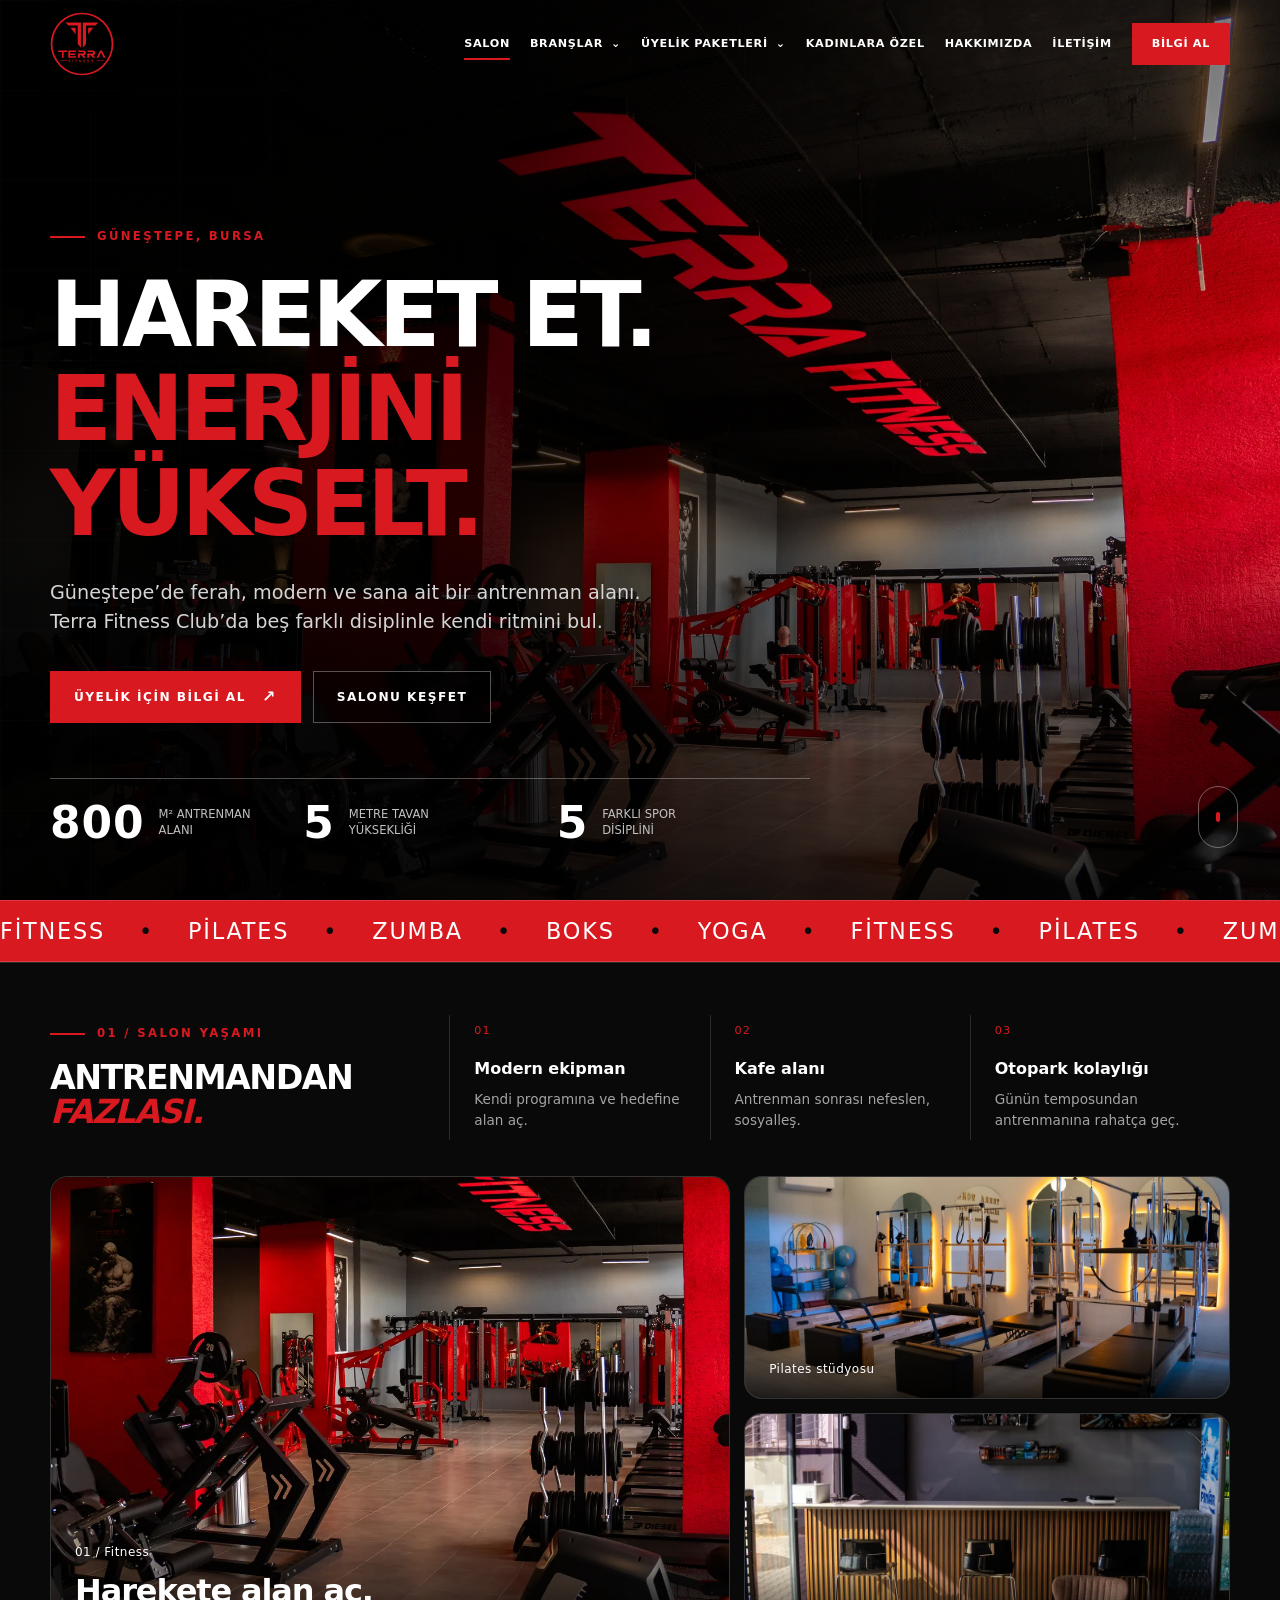
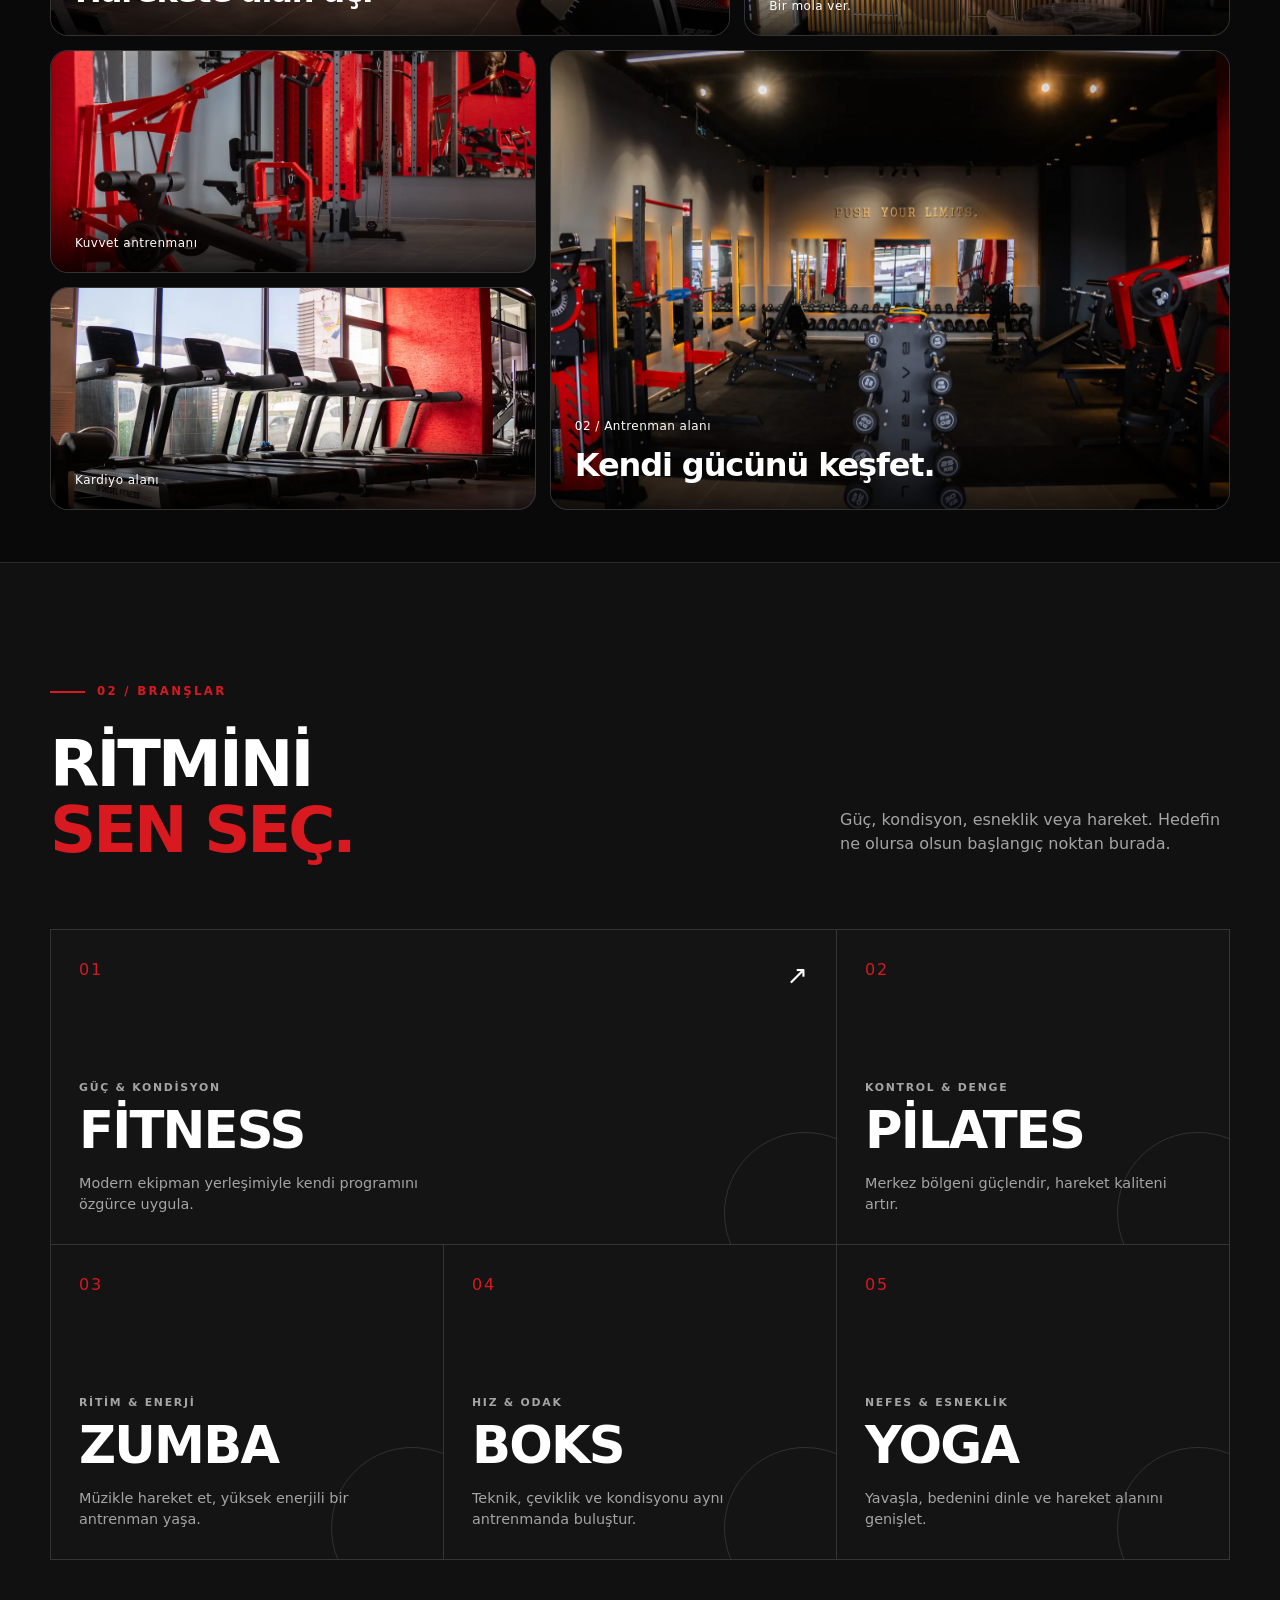
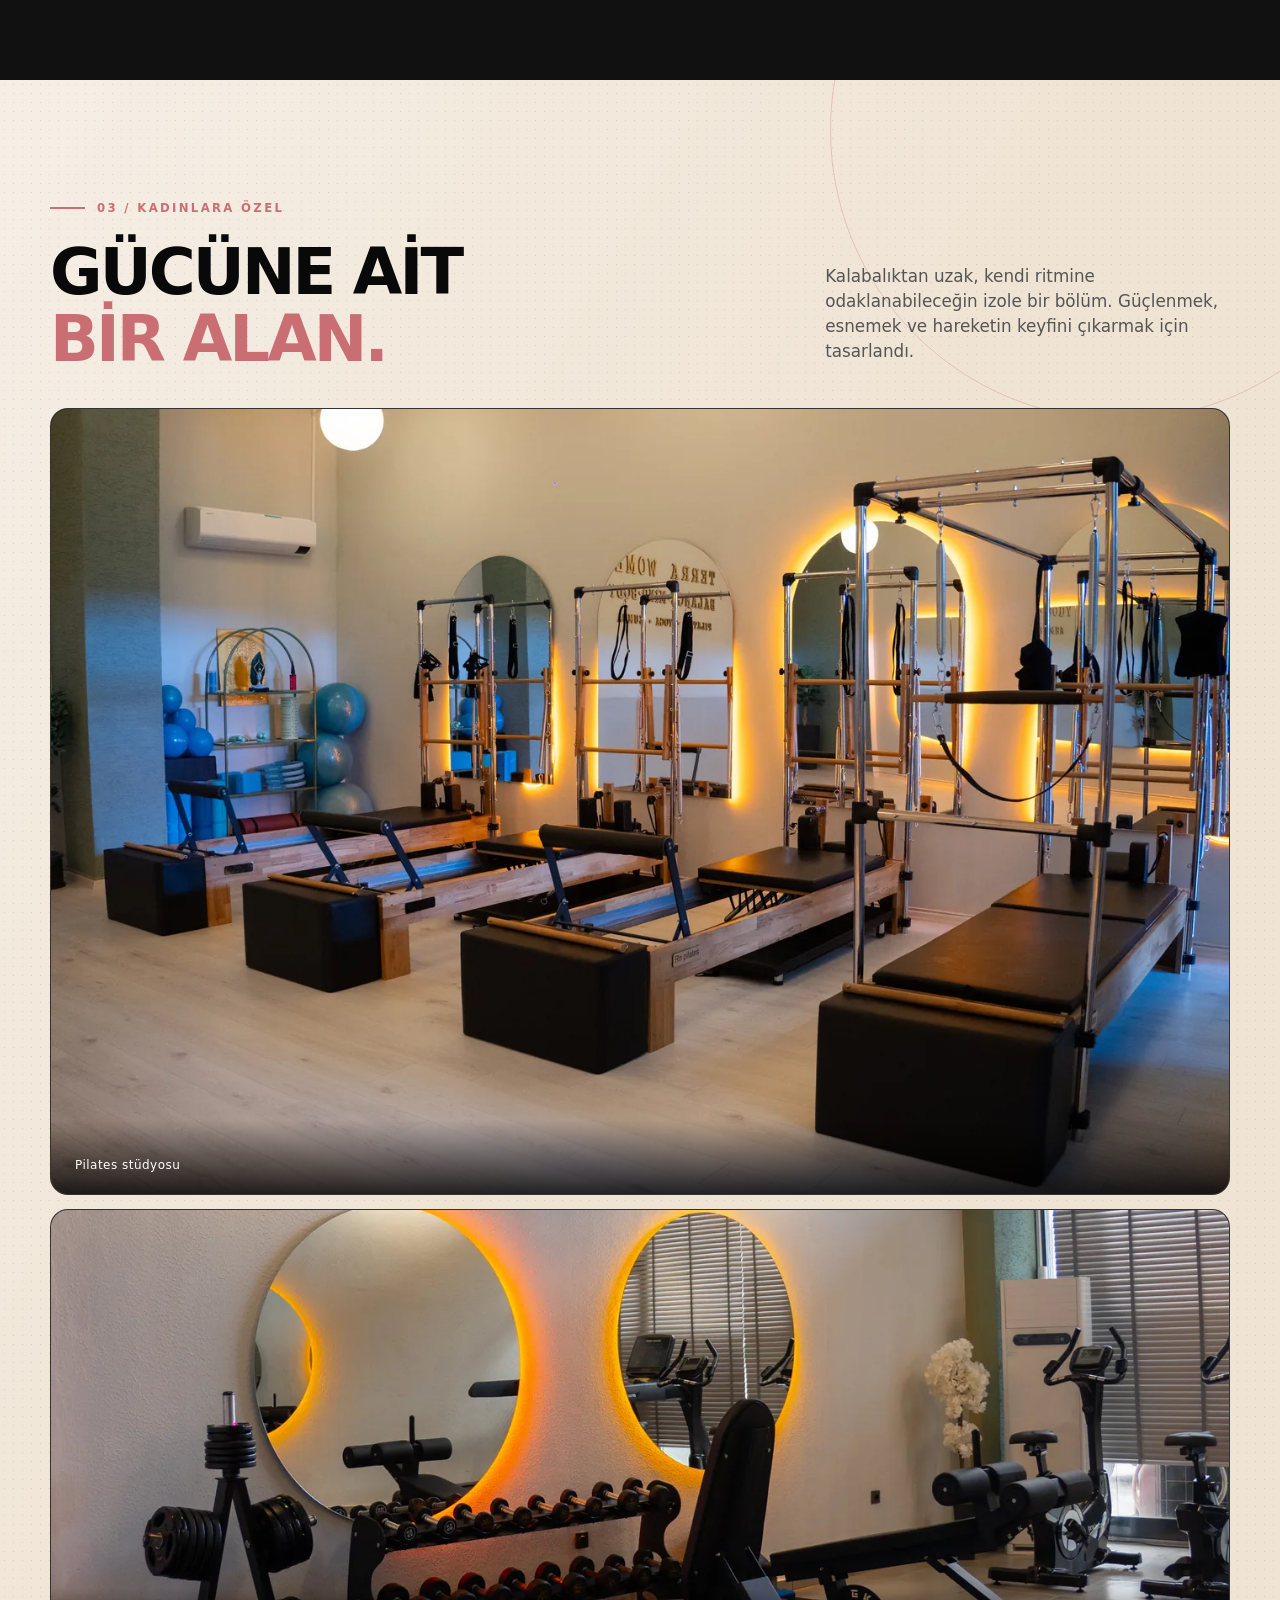
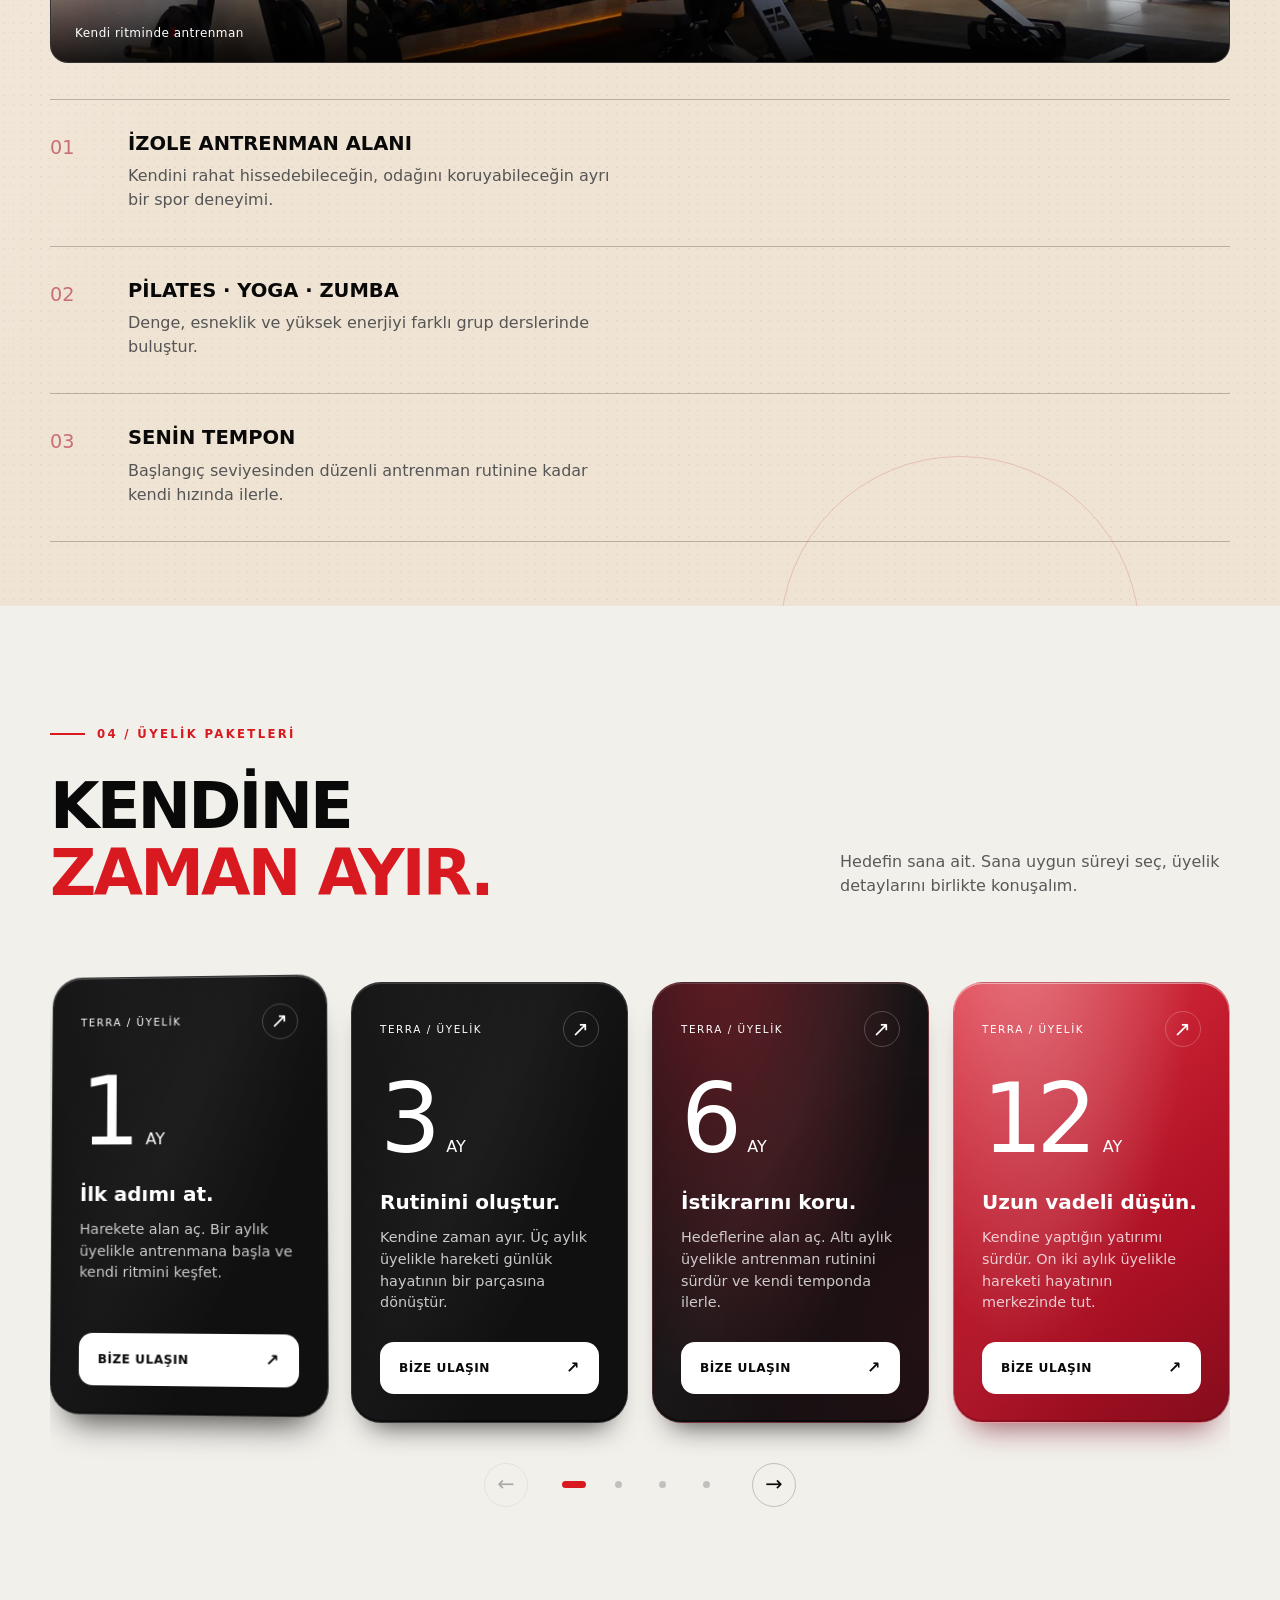
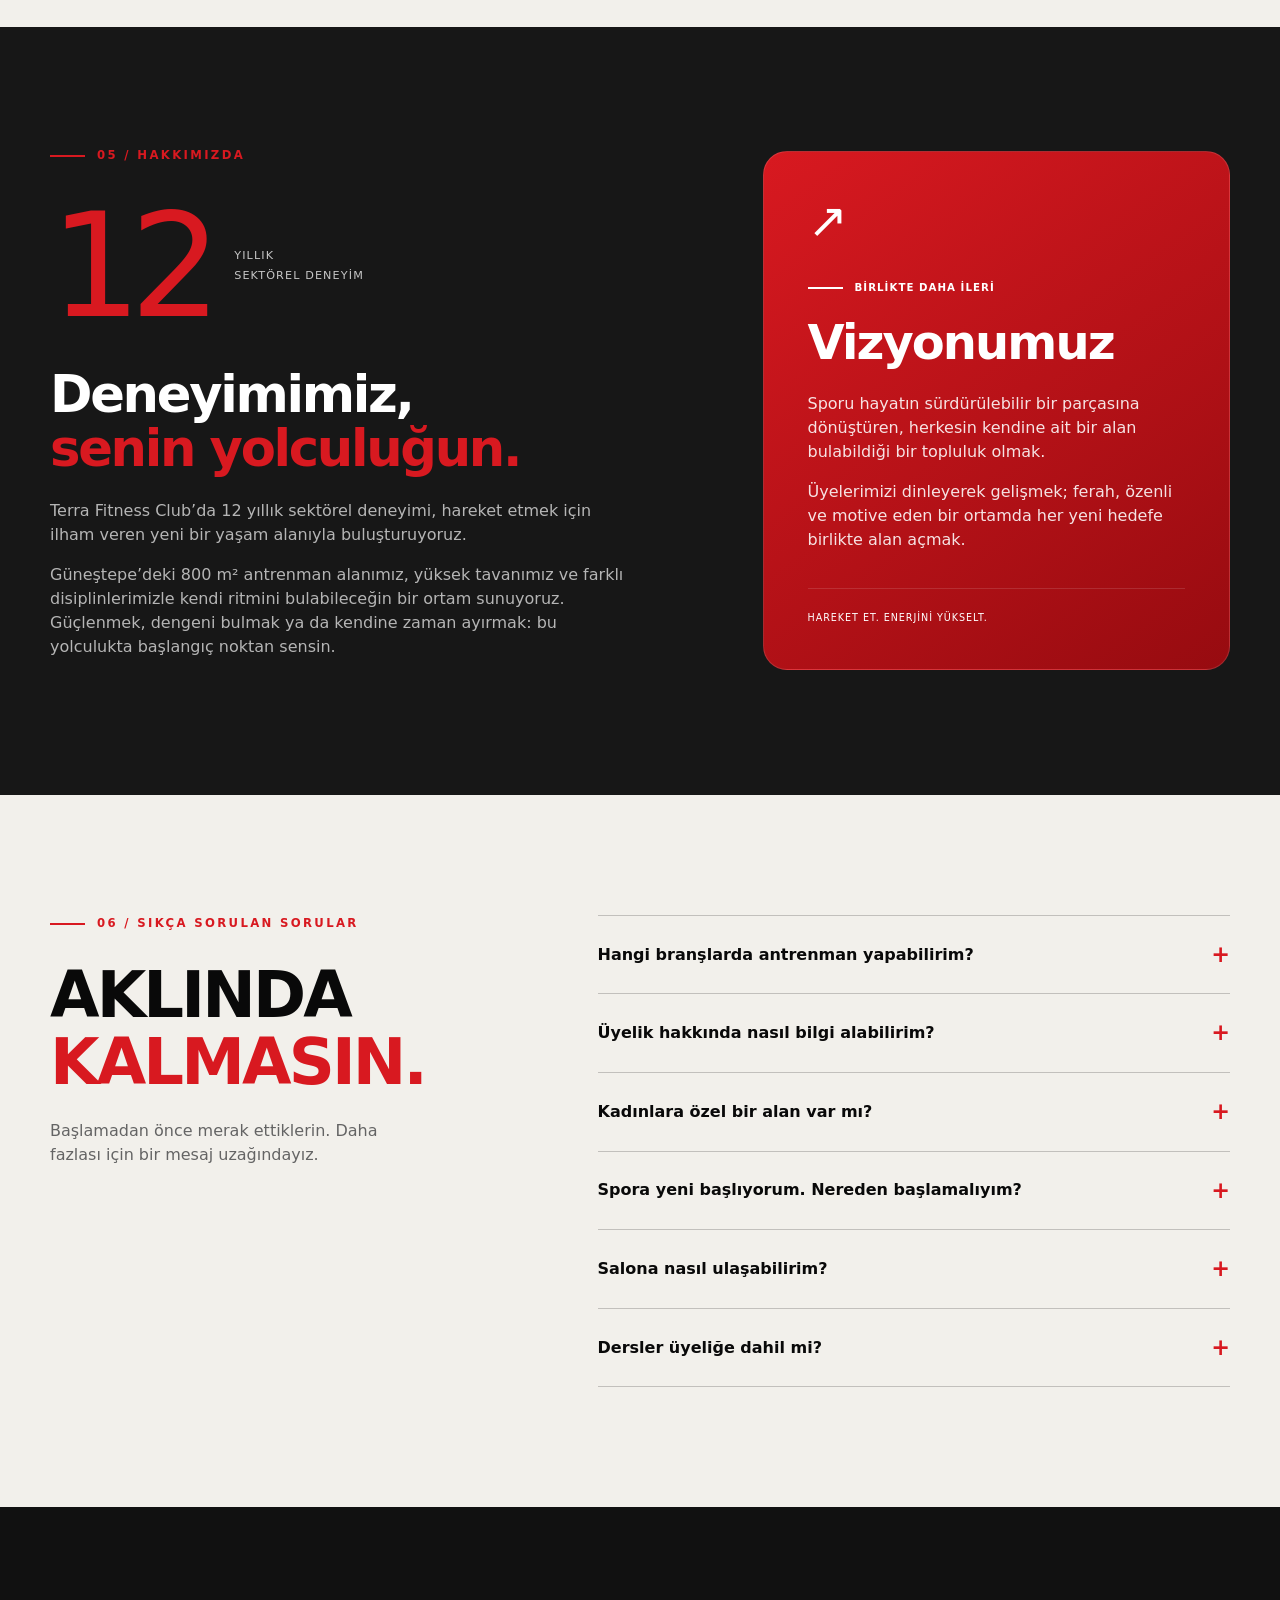
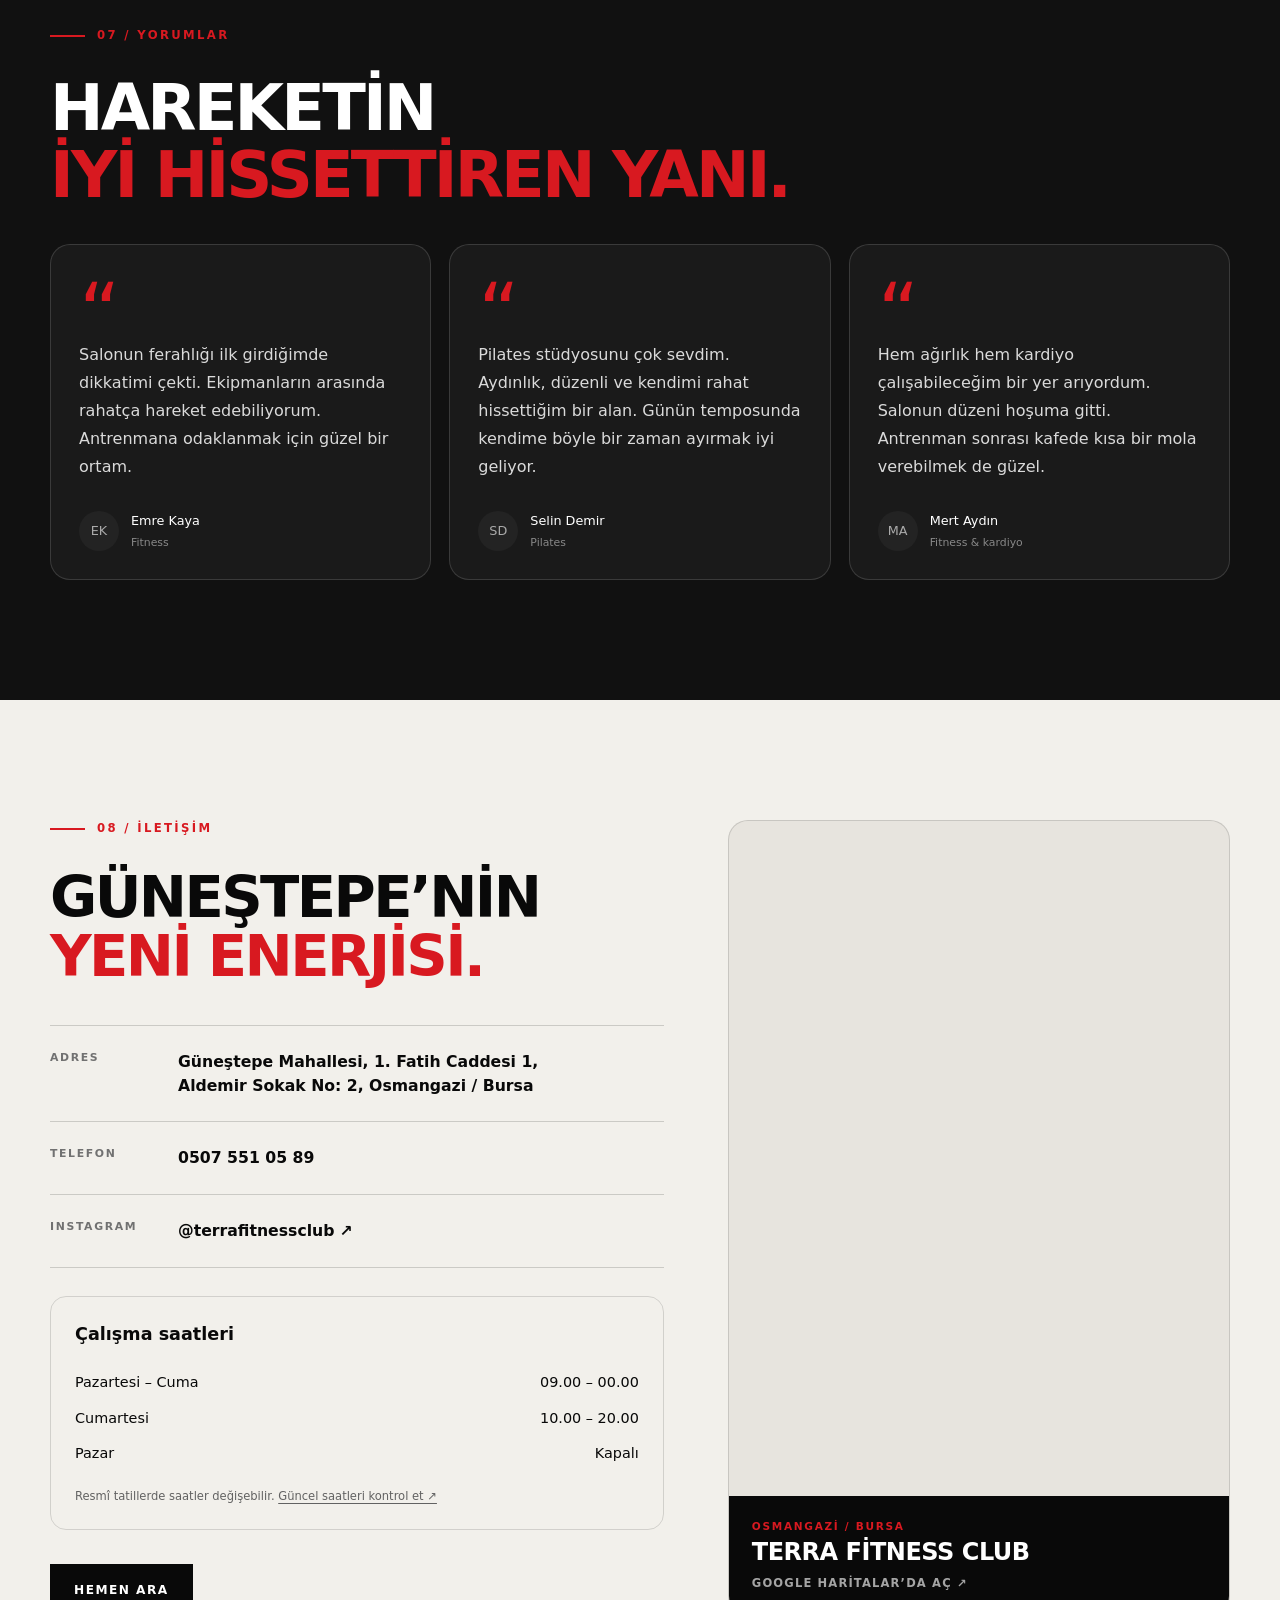
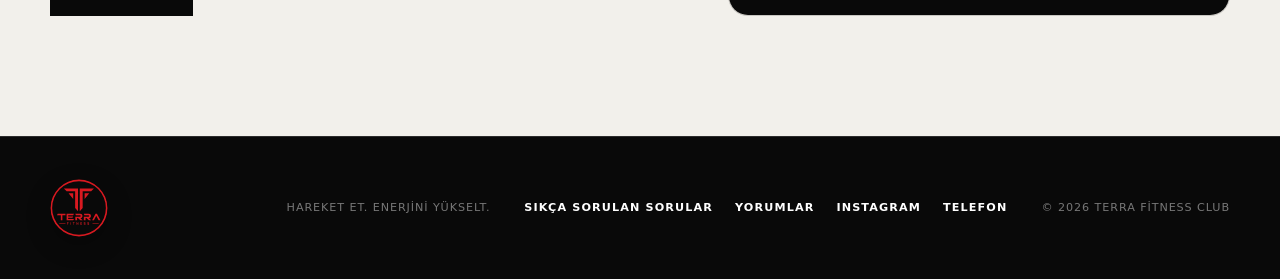
==== index.html @ 4dd2dabe "Match Yoga card to shared discipline styling" ====
<!doctype html>
<html lang="tr">
<head>
  <meta charset="utf-8">
  <meta name="viewport" content="width=device-width, initial-scale=1">
  <meta name="theme-color" content="#0a0a0a">
  <meta name="description" content="Terra Fitness Club — Güneştepe, Osmangazi'de 800 m² antrenman alanı, 5 metre tavan yüksekliği ve farklı spor disiplinleri.">
  <title>Terra Fitness Club | Güneştepe, Bursa</title>
  <link rel="icon" href="assets/terra-logo.svg" type="image/svg+xml">
  <link rel="preload" href="assets/terra-gym-hero.webp?v=2" as="image" type="image/webp">
  <script>document.documentElement.classList.add('js');</script>
  <link rel="stylesheet" href="css/style.css?v=29">
</head>
<body>
  <a class="skip-link" href="#main">İçeriğe geç</a>

  <header class="site-header" data-header>
    <div class="shell header-inner">
      <a class="brand" href="#anasayfa" aria-label="Terra Fitness Club ana sayfa">
        <img class="brand-logo" src="assets/terra-logo.svg" width="150" height="150" alt="">
      </a>

      <button class="menu-toggle" type="button" aria-expanded="false" aria-controls="site-nav" data-menu-toggle>
        <span></span><span></span><span></span>
        <span class="sr-only">Menüyü aç</span>
      </button>

      <nav class="site-nav" id="site-nav" aria-label="Ana menü" data-nav>
        <div class="nav-intro" aria-hidden="true"><span>TERRA FITNESS CLUB</span><strong>Kendi ritmini bul.</strong></div>
        <a href="#anasayfa">Salon</a>
        <details class="nav-group">
          <summary>Branşlar <span aria-hidden="true">⌄</span></summary>
          <div class="nav-submenu">
            <a href="#fitness">Fitness</a>
            <a href="#pilates">Pilates</a>
            <a href="#zumba">Zumba</a>
            <a href="#boks">Boks</a>
            <a href="#yoga">Yoga</a>
          </div>
        </details>
        <details class="nav-group">
          <summary>Üyelik Paketleri <span aria-hidden="true">⌄</span></summary>
          <div class="nav-submenu">
            <a href="#uyelikler" data-package="1">1 aylık üyelik</a>
            <a href="#uyelikler" data-package="3">3 aylık üyelik</a>
            <a href="#uyelikler" data-package="6">6 aylık üyelik</a>
            <a href="#uyelikler" data-package="12">12 aylık üyelik</a>
          </div>
        </details>
        <a href="#kadinlara-ozel">Kadınlara özel</a>
        <a href="#hakkimizda">Hakkımızda</a>
        <a href="#konum">İletişim</a>
        <a class="nav-cta" href="https://wa.me/905075510589?text=Merhaba%20Terra%20Fitness%20Club%2C%20a%C3%A7%C4%B1l%C4%B1%C5%9F%20ve%20%C3%BCyelik%20bilgisi%20almak%20istiyorum." target="_blank" rel="noopener">Bilgi al</a>
      </nav>
    </div>
  </header>

  <main id="main">
    <section class="hero" id="anasayfa" aria-labelledby="hero-title">
      <img class="hero-image" src="assets/terra-gym-hero.webp?v=2" alt="Terra Fitness Club’ın kırmızı kolonları, antrenman ekipmanları ve tavandaki Terra Fitness yazısı">
      <div class="hero-shade"></div>
      <div class="hero-grid" aria-hidden="true"></div>

      <div class="shell hero-inner" id="salon">
        <div class="hero-content">
          <p class="eyebrow reveal">Güneştepe, Bursa</p>
          <h1 id="hero-title" class="reveal">
            Hareket et.<br>
            <span>Enerjini yükselt.</span>
          </h1>
          <p class="hero-lead reveal">Güneştepe’de ferah, modern ve sana ait bir antrenman alanı. Terra Fitness Club’da beş farklı disiplinle kendi ritmini bul.</p>
          <div class="hero-actions reveal">
            <a class="button button-primary" href="#uyelikler">
              Üyelik için bilgi al
              <span aria-hidden="true">↗</span>
            </a>
            <a class="button button-ghost" href="#deneyim">Salonu keşfet</a>
          </div>
        </div>

        <div class="hero-facts reveal" aria-label="Salon bilgileri">
          <div><strong>800</strong><span>m² antrenman alanı</span></div>
          <div><strong>5</strong><span>metre tavan yüksekliği</span></div>
          <div><strong>5</strong><span>farklı spor disiplini</span></div>
        </div>
      </div>

      <a class="scroll-cue" href="#deneyim" aria-label="Salon yaşamını keşfet">
        <span></span>
      </a>
    </section>

    <div class="ticker" aria-label="Sunulan branşlar">
      <div class="ticker-track">
        <div class="ticker-group">
          <span>Fitness</span><i aria-hidden="true">•</i><span>Pilates</span><i aria-hidden="true">•</i><span>Zumba</span><i aria-hidden="true">•</i><span>Boks</span><i aria-hidden="true">•</i><span>Yoga</span><i aria-hidden="true">•</i>
        </div>
      </div>
    </div>

    <section class="experience" id="deneyim" aria-labelledby="experience-title">
      <div class="shell experience-grid">
        <div class="experience-statement reveal">
          <p class="kicker">01 / Salon yaşamı</p>
          <h2 id="experience-title">Antrenmandan<br> <em>fazlası.</em></h2>
        </div>
        <div class="feature-list">
          <article class="feature-item reveal">
            <span aria-hidden="true">01</span>
            <div><h3>Modern ekipman</h3><p>Kendi programına ve hedefine alan aç.</p></div>
          </article>
          <article class="feature-item reveal">
            <span aria-hidden="true">02</span>
            <div><h3>Kafe alanı</h3><p>Antrenman sonrası nefeslen, sosyalleş.</p></div>
          </article>
          <article class="feature-item reveal">
            <span aria-hidden="true">03</span>
            <div><h3>Otopark kolaylığı</h3><p>Günün temposundan antrenmanına rahatça geç.</p></div>
          </article>
        </div>
      </div>
      <div class="shell salon-gallery" aria-label="Salonumuzdan kareler">
        <figure class="salon-photo salon-photo-main">
          <img src="assets/terra-salon-fitness.webp" width="1200" height="1800" loading="lazy" decoding="async" alt="Terra Fitness Club’ın kırmızı kolonları arasında ağırlık ve fitness ekipmanları">
          <figcaption><span>01 / Fitness</span><strong>Harekete alan aç.</strong></figcaption>
        </figure>
        <figure class="salon-photo salon-photo-pilates">
          <img src="assets/terra-salon-pilates.webp" width="1200" height="900" loading="lazy" decoding="async" alt="Aydınlatılmış aynalar ve reformer ekipmanlarıyla Terra Pilates stüdyosu">
          <figcaption><span>Pilates stüdyosu</span></figcaption>
        </figure>
        <figure class="salon-photo salon-photo-cafe">
          <img src="assets/terra-salon-kafe.webp" width="1000" height="900" loading="lazy" decoding="async" alt="Terra’nın gün ışığı alan kafe bölümündeki masa, koltuklar ve ahşap bar">
          <figcaption><span>Bir mola ver.</span></figcaption>
        </figure>
      </div>
      <div class="shell salon-gallery salon-gallery-reversed" aria-label="Antrenman alanlarımızdan kareler">
        <figure class="salon-photo">
          <img src="assets/terra-salon-makineler.webp?v=2" width="1000" height="900" loading="lazy" decoding="async" alt="Terra salonundaki kırmızı kuvvet makineleri, antrenman sehpası ve aynalı ekipman alanı">
          <figcaption><span>Kuvvet antrenmanı</span></figcaption>
        </figure>
        <figure class="salon-photo">
          <img src="assets/terra-salon-kardiyo.webp" width="1200" height="900" loading="lazy" decoding="async" alt="Terra’nın geniş pencereler önünde sıralanan koşu bantları">
          <figcaption><span>Kardiyo alanı</span></figcaption>
        </figure>
        <figure class="salon-photo salon-photo-main">
          <img src="assets/terra-salon-agirlik.webp" width="1400" height="1000" loading="lazy" decoding="async" alt="Terra serbest ağırlık alanındaki dambıllar, antrenman sehpaları ve aynalar">
          <figcaption><span>02 / Antrenman alanı</span><strong>Kendi gücünü keşfet.</strong></figcaption>
        </figure>
      </div>
    </section>

    <section class="section disciplines" id="branslar" aria-labelledby="disciplines-title">
      <div class="shell">
        <div class="section-heading section-heading-row reveal">
          <div>
            <p class="kicker">02 / Branşlar</p>
            <h2 id="disciplines-title">Ritmini<br><em>sen seç.</em></h2>
          </div>
          <p>Güç, kondisyon, esneklik veya hareket. Hedefin ne olursa olsun başlangıç noktan burada.</p>
        </div>

        <div class="discipline-grid">
          <article class="discipline-card discipline-card-wide reveal" id="fitness">
            <div class="card-number">01</div>
            <div>
              <p class="card-tag">Güç & kondisyon</p>
              <h3>Fitness</h3>
              <p>Modern ekipman yerleşimiyle kendi programını özgürce uygula.</p>
            </div>
            <span class="card-arrow" aria-hidden="true">↗</span>
          </article>

          <article class="discipline-card reveal" id="pilates">
            <div class="card-number">02</div>
            <div>
              <p class="card-tag">Kontrol & denge</p>
              <h3>Pilates</h3>
              <p>Merkez bölgeni güçlendir, hareket kaliteni artır.</p>
            </div>
          </article>

          <article class="discipline-card reveal" id="zumba">
            <div class="card-number">03</div>
            <div>
              <p class="card-tag">Ritim & enerji</p>
              <h3>Zumba</h3>
              <p>Müzikle hareket et, yüksek enerjili bir antrenman yaşa.</p>
            </div>
          </article>

          <article class="discipline-card reveal" id="boks">
            <div class="card-number">04</div>
            <div>
              <p class="card-tag">Hız & odak</p>
              <h3>Boks</h3>
              <p>Teknik, çeviklik ve kondisyonu aynı antrenmanda buluştur.</p>
            </div>
          </article>

          <article class="discipline-card reveal" id="yoga">
            <div class="card-number">05</div>
            <div>
              <p class="card-tag">Nefes & esneklik</p>
              <h3>Yoga</h3>
              <p>Yavaşla, bedenini dinle ve hareket alanını genişlet.</p>
            </div>
          </article>
        </div>
      </div>
    </section>

    <section class="section women" id="kadinlara-ozel" aria-labelledby="women-title">
      <div class="women-orbit women-orbit-one" aria-hidden="true"></div>
      <div class="women-orbit women-orbit-two" aria-hidden="true"></div>

      <div class="shell women-inner">
        <div class="women-heading reveal">
          <div>
            <p class="kicker">03 / Kadınlara özel</p>
            <h2 id="women-title">Gücüne ait<br><em>bir alan.</em></h2>
          </div>
          <p>Kalabalıktan uzak, kendi ritmine odaklanabileceğin izole bir bölüm. Güçlenmek, esnemek ve hareketin keyfini çıkarmak için tasarlandı.</p>
        </div>

        <div class="women-gallery" aria-label="Pilates stüdyosu ve antrenman alanından kareler">
          <figure class="salon-photo">
            <img src="assets/terra-kadinlar-pilates.webp?v=3" width="1400" height="934" loading="lazy" decoding="async" alt="Terra Pilates stüdyosunda yan yana reformerlar, ışıklı aynalar ve egzersiz topları">
            <figcaption><span>Pilates stüdyosu</span></figcaption>
          </figure>
          <figure class="salon-photo">
            <img src="assets/terra-kadinlar-antrenman.webp?v=2" width="1400" height="875" loading="lazy" decoding="async" alt="Yuvarlak ışıklı aynalar önünde dambıllar, antrenman sehpası ve egzersiz bisikletleri">
            <figcaption><span>Kendi ritminde antrenman</span></figcaption>
          </figure>
        </div>

        <div class="women-features">
          <article class="women-feature reveal">
            <span>01</span>
            <div>
              <h3>İzole antrenman alanı</h3>
              <p>Kendini rahat hissedebileceğin, odağını koruyabileceğin ayrı bir spor deneyimi.</p>
            </div>
          </article>
          <article class="women-feature reveal">
            <span>02</span>
            <div>
              <h3>Pilates · Yoga · Zumba</h3>
              <p>Denge, esneklik ve yüksek enerjiyi farklı grup derslerinde buluştur.</p>
            </div>
          </article>
          <article class="women-feature reveal">
            <span>03</span>
            <div>
              <h3>Senin tempon</h3>
              <p>Başlangıç seviyesinden düzenli antrenman rutinine kadar kendi hızında ilerle.</p>
            </div>
          </article>
        </div>
      </div>
    </section>

    <section class="section memberships" id="uyelikler" aria-labelledby="memberships-title">
      <div class="shell">
        <div class="section-heading section-heading-row reveal">
          <div><p class="kicker">04 / Üyelik Paketleri</p><h2 id="memberships-title">Kendine<br><em>zaman ayır.</em></h2></div>
          <p>Hedefin sana ait. Sana uygun süreyi seç, üyelik detaylarını birlikte konuşalım.</p>
        </div>
        <div class="membership-carousel reveal" role="region" aria-roledescription="slayt gösterisi" aria-label="Üyelik paketleri">
          <div class="membership-track" data-membership-track>
            <article class="membership-card is-selected" data-membership="1" aria-labelledby="package-1-title">
              <div class="membership-surface">
                <div class="membership-top"><span>TERRA / ÜYELİK</span><span aria-hidden="true">↗</span></div>
                <h3 id="package-1-title"><strong>1</strong> <span>AY</span></h3>
                <div class="membership-copy"><h4>İlk adımı at.</h4><p>Harekete alan aç. Bir aylık üyelikle antrenmana başla ve kendi ritmini keşfet.</p></div>
                <a class="button" href="https://wa.me/905075510589?text=Merhaba%2C%201%20ayl%C4%B1k%20%C3%BCyelik%20hakk%C4%B1nda%20bilgi%20almak%20istiyorum." target="_blank" rel="noopener" aria-label="1 aylık üyelik için WhatsApp’tan bilgi al">Bize ulaşın <span aria-hidden="true">↗</span></a>
              </div>
            </article>
            <article class="membership-card" data-membership="3" aria-labelledby="package-3-title">
              <div class="membership-surface">
                <div class="membership-top"><span>TERRA / ÜYELİK</span><span aria-hidden="true">↗</span></div>
                <h3 id="package-3-title"><strong>3</strong> <span>AY</span></h3>
                <div class="membership-copy"><h4>Rutinini oluştur.</h4><p>Kendine zaman ayır. Üç aylık üyelikle hareketi günlük hayatının bir parçasına dönüştür.</p></div>
                <a class="button" href="https://wa.me/905075510589?text=Merhaba%2C%203%20ayl%C4%B1k%20%C3%BCyelik%20hakk%C4%B1nda%20bilgi%20almak%20istiyorum." target="_blank" rel="noopener" aria-label="3 aylık üyelik için WhatsApp’tan bilgi al">Bize ulaşın <span aria-hidden="true">↗</span></a>
              </div>
            </article>
            <article class="membership-card" data-membership="6" aria-labelledby="package-6-title">
              <div class="membership-surface">
                <div class="membership-top"><span>TERRA / ÜYELİK</span><span aria-hidden="true">↗</span></div>
                <h3 id="package-6-title"><strong>6</strong> <span>AY</span></h3>
                <div class="membership-copy"><h4>İstikrarını koru.</h4><p>Hedeflerine alan aç. Altı aylık üyelikle antrenman rutinini sürdür ve kendi temponda ilerle.</p></div>
                <a class="button" href="https://wa.me/905075510589?text=Merhaba%2C%206%20ayl%C4%B1k%20%C3%BCyelik%20hakk%C4%B1nda%20bilgi%20almak%20istiyorum." target="_blank" rel="noopener" aria-label="6 aylık üyelik için WhatsApp’tan bilgi al">Bize ulaşın <span aria-hidden="true">↗</span></a>
              </div>
            </article>
            <article class="membership-card" data-membership="12" aria-labelledby="package-12-title">
              <div class="membership-surface">
                <div class="membership-top"><span>TERRA / ÜYELİK</span><span aria-hidden="true">↗</span></div>
                <h3 id="package-12-title"><strong>12</strong> <span>AY</span></h3>
                <div class="membership-copy"><h4>Uzun vadeli düşün.</h4><p>Kendine yaptığın yatırımı sürdür. On iki aylık üyelikle hareketi hayatının merkezinde tut.</p></div>
                <a class="button" href="https://wa.me/905075510589?text=Merhaba%2C%2012%20ayl%C4%B1k%20%C3%BCyelik%20hakk%C4%B1nda%20bilgi%20almak%20istiyorum." target="_blank" rel="noopener" aria-label="12 aylık üyelik için WhatsApp’tan bilgi al">Bize ulaşın <span aria-hidden="true">↗</span></a>
              </div>
            </article>
          </div>
          <div class="carousel-controls">
            <button class="carousel-arrow" type="button" data-carousel-prev aria-label="Önceki üyelik paketi">←</button>
            <div class="carousel-dots" aria-label="Paket seçimi">
              <button type="button" data-select-package="1" aria-pressed="true" aria-label="1 aylık paketi göster"><span></span></button>
              <button type="button" data-select-package="3" aria-pressed="false" aria-label="3 aylık paketi göster"><span></span></button>
              <button type="button" data-select-package="6" aria-pressed="false" aria-label="6 aylık paketi göster"><span></span></button>
              <button type="button" data-select-package="12" aria-pressed="false" aria-label="12 aylık paketi göster"><span></span></button>
            </div>
            <button class="carousel-arrow" type="button" data-carousel-next aria-label="Sonraki üyelik paketi">→</button>
          </div>
          <p class="carousel-status sr-only" data-carousel-status aria-live="polite" aria-atomic="true">1 aylık üyelik, 1 / 4</p>
          <p class="carousel-hint">Sana uygun süreyi keşfet <span aria-hidden="true">↔</span></p>
        </div>
      </div>
    </section>

    <section class="section about" id="hakkimizda" aria-labelledby="about-title">
      <div class="shell about-grid">
        <div class="about-story reveal">
          <p class="kicker">05 / Hakkımızda</p>
          <div class="experience-years"><strong>12</strong><span>YILLIK<br>SEKTÖREL DENEYİM</span></div>
          <h2 id="about-title">Deneyimimiz,<br><em>senin yolculuğun.</em></h2>
          <p>Terra Fitness Club’da 12 yıllık sektörel deneyimi, hareket etmek için ilham veren yeni bir yaşam alanıyla buluşturuyoruz.</p>
          <p>Güneştepe’deki 800 m² antrenman alanımız, yüksek tavanımız ve farklı disiplinlerimizle kendi ritmini bulabileceğin bir ortam sunuyoruz. Güçlenmek, dengeni bulmak ya da kendine zaman ayırmak: bu yolculukta başlangıç noktan sensin.</p>
        </div>
        <aside class="vision-card reveal" aria-labelledby="vision-title">
          <span class="vision-symbol" aria-hidden="true">↗</span>
          <p class="kicker">Birlikte daha ileri</p>
          <h3 id="vision-title">Vizyonumuz</h3>
          <p>Sporu hayatın sürdürülebilir bir parçasına dönüştüren, herkesin kendine ait bir alan bulabildiği bir topluluk olmak.</p>
          <p>Üyelerimizi dinleyerek gelişmek; ferah, özenli ve motive eden bir ortamda her yeni hedefe birlikte alan açmak.</p>
          <div class="vision-footer">HAREKET ET. ENERJİNİ YÜKSELT.</div>
        </aside>
      </div>
    </section>

    <section class="section faq" id="sorular" aria-labelledby="faq-title">
      <div class="shell faq-grid">
        <div class="section-heading reveal"><p class="kicker">06 / Sıkça sorulan sorular</p><h2 id="faq-title">Aklında<br><em>kalmasın.</em></h2><p class="section-description">Başlamadan önce merak ettiklerin. Daha fazlası için bir mesaj uzağındayız.</p></div>
        <div class="faq-list">
          <details class="faq-item reveal"><summary>Hangi branşlarda antrenman yapabilirim?<span aria-hidden="true">+</span></summary><p>Fitness, Pilates, Zumba, Boks ve Yoga seçeneklerini keşfedebilirsin. Güncel ders programı ve katılım detayları için bizimle iletişime geç.</p></details>
          <details class="faq-item reveal"><summary>Üyelik hakkında nasıl bilgi alabilirim?<span aria-hidden="true">+</span></summary><p>1, 3, 6 veya 12 aylık üyelik kartından Bize ulaşın butonuna dokun. Seçtiğin süreyle ilgili hazır mesaj WhatsApp’ta açılır; mesajı göndererek ekibimizle görüşebilirsin.</p></details>
          <details class="faq-item reveal"><summary>Kadınlara özel bir alan var mı?<span aria-hidden="true">+</span></summary><p>Evet, kadınlara özel izole bir antrenman alanımız bulunuyor. Alanın kullanımı ve grup dersleri hakkında bilgi almak için bize ulaşabilirsin.</p></details>
          <details class="faq-item reveal"><summary>Spora yeni başlıyorum. Nereden başlamalıyım?<span aria-hidden="true">+</span></summary><p>Önce hedeflerini ve beklentilerini konuşalım. Sana uygun başlangıcı değerlendirmek için salonumuzu ziyaret edebilir veya WhatsApp üzerinden ekibimize ulaşabilirsin.</p></details>
          <details class="faq-item reveal"><summary>Salona nasıl ulaşabilirim?<span aria-hidden="true">+</span></summary><p>Güneştepe Mahallesi, Osmangazi / Bursa’dayız. İletişim bölümündeki haritadan konumumuzu inceleyebilir, Google Haritalar’da açarak rotanı oluşturabilirsin.</p></details>
          <details class="faq-item reveal"><summary>Dersler üyeliğe dahil mi?<span aria-hidden="true">+</span></summary><p>Paket kapsamı ve grup derslerine katılım detaylarını seçtiğin üyelik süresiyle birlikte ekibimizden öğrenebilirsin.</p></details>
        </div>
      </div>
    </section>

    <section class="section testimonials" id="yorumlar" aria-labelledby="testimonials-title">
      <div class="shell">
        <div class="section-heading reveal"><p class="kicker">07 / Yorumlar</p><h2 id="testimonials-title">Hareketin<br><em>iyi hissettiren yanı.</em></h2></div>
        <!-- Yerel taslak: isimler ve yorumlar kurgudur. Yayından önce gerçek üye yorumlarıyla değiştirilecek. -->
        <div class="testimonial-grid" data-content-status="mockup">
          <figure class="testimonial-card reveal"><span aria-hidden="true">“</span><blockquote>Salonun ferahlığı ilk girdiğimde dikkatimi çekti. Ekipmanların arasında rahatça hareket edebiliyorum. Antrenmana odaklanmak için güzel bir ortam.</blockquote><figcaption><span class="testimonial-avatar" aria-hidden="true">EK</span><div>Emre Kaya<small>Fitness</small></div></figcaption></figure>
          <figure class="testimonial-card reveal"><span aria-hidden="true">“</span><blockquote>Pilates stüdyosunu çok sevdim. Aydınlık, düzenli ve kendimi rahat hissettiğim bir alan. Günün temposunda kendime böyle bir zaman ayırmak iyi geliyor.</blockquote><figcaption><span class="testimonial-avatar" aria-hidden="true">SD</span><div>Selin Demir<small>Pilates</small></div></figcaption></figure>
          <figure class="testimonial-card reveal"><span aria-hidden="true">“</span><blockquote>Hem ağırlık hem kardiyo çalışabileceğim bir yer arıyordum. Salonun düzeni hoşuma gitti. Antrenman sonrası kafede kısa bir mola verebilmek de güzel.</blockquote><figcaption><span class="testimonial-avatar" aria-hidden="true">MA</span><div>Mert Aydın<small>Fitness & kardiyo</small></div></figcaption></figure>
        </div>
      </div>
    </section>

    <section class="section location" id="konum" aria-labelledby="location-title">
      <div class="shell location-grid">
        <div class="location-card reveal">
          <p class="kicker">08 / İletişim</p>
          <h2 id="location-title">Güneştepe’nin<br><em>yeni enerjisi.</em></h2>

          <div class="contact-row">
            <span>Adres</span>
            <p>Güneştepe Mahallesi, 1. Fatih Caddesi 1,<br>Aldemir Sokak No: 2, Osmangazi / Bursa</p>
          </div>
          <div class="contact-row">
            <span>Telefon</span>
            <a href="tel:+905075510589">0507 551 05 89</a>
          </div>
          <div class="contact-row">
            <span>Instagram</span>
            <a href="https://www.instagram.com/terrafitnessclub/" target="_blank" rel="noopener">@terrafitnessclub ↗</a>
          </div>

          <div class="opening-hours" aria-labelledby="hours-title">
            <h3 id="hours-title">Çalışma saatleri</h3>
            <dl><div><dt>Pazartesi – Cuma</dt><dd>09.00 – 00.00</dd></div><div><dt>Cumartesi</dt><dd>10.00 – 20.00</dd></div><div><dt>Pazar</dt><dd>Kapalı</dd></div></dl>
            <p>Resmî tatillerde saatler değişebilir. <a href="https://www.google.com/maps/search/?api=1&amp;query=Terra%20Fitness%20Club%20G%C3%BCne%C5%9Ftepe%20Osmangazi%20Bursa" target="_blank" rel="noopener">Güncel saatleri kontrol et ↗</a></p>
          </div>

          <div class="location-actions">
            <a class="button button-dark" href="tel:+905075510589">Hemen ara</a>
          </div>
        </div>

        <div class="map-card reveal">
          <iframe class="map-frame" title="Terra Fitness Club Google Haritalar konumu" src="https://www.google.com/maps/embed?pb=!1m18!1m12!1m3!1d3044.9690877845337!2d28.999016599999997!3d40.254218300000005!2m3!1f0!2f0!3f0!3m2!1i1024!2i768!4f13.1!3m3!1m2!1s0x14ca158bb6ca5423%3A0x76b35d32b5ffd699!2sTerra%20Fitness%20Club!5e0!3m2!1str!2str!4v1791450385935!5m2!1str!2str" width="600" height="450" allowfullscreen loading="lazy" referrerpolicy="strict-origin-when-cross-origin"></iframe>
          <a class="map-label" href="https://www.google.com/maps/search/?api=1&amp;query=Terra%20Fitness%20Club%20G%C3%BCne%C5%9Ftepe%20Osmangazi%20Bursa" target="_blank" rel="noopener">
            <small>Osmangazi / Bursa</small><strong>Terra Fitness Club</strong><span>Google Haritalar’da aç ↗</span>
          </a>
        </div>
      </div>
    </section>

  </main>

  <footer class="site-footer">
    <div class="shell footer-inner">
      <a class="brand brand-footer" href="#anasayfa" aria-label="Terra Fitness Club ana sayfa">
        <img class="brand-logo" src="assets/terra-logo.svg" width="150" height="150" alt="">
      </a>
      <p>Hareket et. Enerjini yükselt.</p>
      <div class="footer-links">
        <a href="#sorular">Sıkça sorulan sorular</a>
        <a href="#yorumlar">Yorumlar</a>
        <a href="https://www.instagram.com/terrafitnessclub/" target="_blank" rel="noopener">Instagram</a>
        <a href="tel:+905075510589">Telefon</a>
      </div>
      <small>© <span data-year></span> Terra Fitness Club</small>
    </div>
  </footer>

  <a class="floating-contact" href="https://wa.me/905075510589?text=Merhaba%20Terra%20Fitness%20Club%2C%20bilgi%20almak%20istiyorum." target="_blank" rel="noopener" aria-label="WhatsApp üzerinden iletişime geç">
    <span>Bilgi al</span><i aria-hidden="true">↗</i>
  </a>

  <script src="js/main.js?v=5"></script>
</body>
</html>
---- css/style.css ----
:root {
  --red: #d81920;
  --red-dark: #970b10;
  --ink: #090909;
  --ink-soft: #111111;
  --paper: #f2f0eb;
  --cream: #efe3d3;
  --cream-soft: #f8f1e8;
  --rose: #c96f74;
  --white: #ffffff;
  --muted: #a4a4a4;
  --line: rgba(255, 255, 255, 0.14);
  --shell: min(1180px, calc(100% - 40px));
  --display: ui-sans-serif, system-ui, -apple-system, BlinkMacSystemFont, "Segoe UI", sans-serif;
  --heading-weight: 600;
  --heading-line-height: 1.04;
  --body: Inter, ui-sans-serif, system-ui, -apple-system, BlinkMacSystemFont, "Segoe UI", sans-serif;
}

* {
  box-sizing: border-box;
}

html {
  scroll-behavior: smooth;
  scroll-padding-top: 88px;
  background: var(--ink);
}

body {
  margin: 0;
  background: var(--ink);
  color: var(--white);
  font-family: var(--body);
  line-height: 1.5;
  overflow-x: hidden;
}

body.menu-open {
  overflow: hidden;
}

a {
  color: inherit;
  text-decoration: none;
}

button {
  color: inherit;
  font: inherit;
}

img {
  display: block;
  max-width: 100%;
}

.shell {
  width: var(--shell);
  margin-inline: auto;
}

.sr-only {
  position: absolute;
  width: 1px;
  height: 1px;
  padding: 0;
  margin: -1px;
  overflow: hidden;
  clip: rect(0, 0, 0, 0);
  white-space: nowrap;
  border: 0;
}

.skip-link {
  position: fixed;
  z-index: 1000;
  top: 12px;
  left: 12px;
  padding: 10px 14px;
  background: var(--white);
  color: var(--ink);
  transform: translateY(-150%);
  transition: transform 180ms ease;
}

.skip-link:focus {
  transform: translateY(0);
}

.site-header {
  position: fixed;
  z-index: 50;
  top: 0;
  right: 0;
  left: 0;
  border-bottom: 1px solid transparent;
  transition: background 220ms ease, border-color 220ms ease, backdrop-filter 220ms ease;
}

.site-header.scrolled,
.site-header.menu-active {
  background: rgba(9, 9, 9, 0.92);
  border-color: var(--line);
}

.site-header.scrolled {
  backdrop-filter: blur(14px);
}

.site-header.menu-active {
  backdrop-filter: none;
}

.header-inner {
  display: flex;
  min-height: 88px;
  align-items: center;
  justify-content: space-between;
  gap: 28px;
}

.brand {
  display: inline-flex;
  align-items: center;
  flex: 0 0 auto;
}

.brand-logo {
  width: 64px;
  height: 64px;
  border-radius: 50%;
  object-fit: contain;
  box-shadow: 0 8px 24px rgba(0, 0, 0, 0.28);
}

.site-nav {
  display: flex;
  align-items: center;
  gap: 30px;
}

.site-nav > a {
  position: relative;
  font-size: 0.74rem;
  font-weight: 750;
  letter-spacing: 0.12em;
  text-transform: uppercase;
}

.site-nav > a:not(.nav-cta)::after {
  content: "";
  position: absolute;
  right: 0;
  bottom: -8px;
  left: 0;
  height: 2px;
  background: var(--red);
  transform: scaleX(0);
  transform-origin: right;
  transition: transform 180ms ease;
}

.site-nav > a:hover::after,
.site-nav > a.active::after {
  transform: scaleX(1);
  transform-origin: left;
}

.nav-cta {
  padding: 13px 20px;
  background: var(--red);
  transition: background 180ms ease, transform 180ms ease;
}

.nav-cta:hover {
  background: #f1262d;
  transform: translateY(-2px);
}

.menu-toggle {
  display: none;
  width: 44px;
  height: 44px;
  padding: 10px;
  border: 0;
  background: transparent;
  cursor: pointer;
}

.menu-toggle > span:not(.sr-only) {
  display: block;
  width: 100%;
  height: 2px;
  margin: 6px 0;
  background: var(--white);
  transition: transform 200ms ease, opacity 200ms ease;
}

.hero {
  position: relative;
  display: grid;
  min-height: 100svh;
  align-items: end;
  isolation: isolate;
}

.hero-image,
.hero-shade,
.hero-grid {
  position: absolute;
  inset: 0;
  width: 100%;
  height: 100%;
}

.hero-image {
  z-index: -3;
  object-fit: cover;
  object-position: center;
}

.hero-shade {
  z-index: -2;
  background:
    linear-gradient(90deg, rgba(0, 0, 0, 0.92) 0%, rgba(0, 0, 0, 0.74) 38%, rgba(0, 0, 0, 0.08) 73%),
    linear-gradient(0deg, rgba(0, 0, 0, 0.74) 0%, transparent 42%),
    linear-gradient(180deg, rgba(0, 0, 0, 0.38), transparent 35%);
}

.hero-grid {
  z-index: -1;
  opacity: 0.13;
  background-image:
    linear-gradient(rgba(255, 255, 255, 0.1) 1px, transparent 1px),
    linear-gradient(90deg, rgba(255, 255, 255, 0.1) 1px, transparent 1px);
  background-size: 90px 90px;
  mask-image: linear-gradient(90deg, black, transparent 70%);
}

.hero-inner {
  padding-top: 150px;
  padding-bottom: 55px;
}

.hero-content {
  max-width: 810px;
}

.eyebrow,
.kicker {
  display: flex;
  align-items: center;
  gap: 12px;
  margin: 0 0 22px;
  color: var(--red);
  font-size: 0.73rem;
  font-weight: 850;
  letter-spacing: 0.2em;
  text-transform: uppercase;
}

.eyebrow::before,
.kicker::before {
  content: "";
  width: 35px;
  height: 2px;
  background: currentColor;
}

.hero h1,
.section-heading h2,
.experience-statement h2,
.location-card h2 {
  margin: 0;
  font-family: var(--display);
  font-weight: var(--heading-weight);
  letter-spacing: 0.01em;
  line-height: var(--heading-line-height);
  text-transform: uppercase;
}

.hero h1 {
  max-width: 900px;
  font-size: clamp(4.5rem, 10vw, 9rem);
}

.hero h1 span,
.section-heading em,
.location-card em {
  color: var(--red);
  font-style: normal;
}

.hero-lead {
  max-width: 620px;
  margin: 28px 0 0;
  color: #d5d5d5;
  font-size: clamp(1rem, 1.6vw, 1.2rem);
}

.hero-actions,
.location-actions {
  display: flex;
  flex-wrap: wrap;
  gap: 12px;
  margin-top: 34px;
}

.button {
  display: inline-flex;
  min-height: 52px;
  align-items: center;
  justify-content: center;
  gap: 16px;
  padding: 0 23px;
  border: 1px solid transparent;
  font-size: 0.76rem;
  font-weight: 850;
  letter-spacing: 0.12em;
  text-transform: uppercase;
  transition: transform 180ms ease, background 180ms ease, color 180ms ease, border-color 180ms ease;
}

.button span {
  font-size: 1rem;
}

.button:hover {
  transform: translateY(-3px);
}

.button-primary {
  background: var(--red);
  color: var(--white);
}

.button-primary:hover {
  background: #f1262d;
}

.button-ghost {
  border-color: rgba(255, 255, 255, 0.32);
  background: rgba(0, 0, 0, 0.16);
  backdrop-filter: blur(8px);
}

.button-ghost:hover {
  border-color: var(--white);
  background: var(--white);
  color: var(--ink);
}

.button-dark {
  background: var(--ink);
  color: var(--white);
}

.button-dark:hover {
  background: #2a2a2a;
}

.hero-facts {
  display: grid;
  max-width: 760px;
  margin-top: 55px;
  grid-template-columns: repeat(3, 1fr);
  border-top: 1px solid rgba(255, 255, 255, 0.3);
}

.hero-facts > div {
  display: grid;
  grid-template-columns: auto 1fr;
  align-items: center;
  gap: 14px;
  padding: 22px 24px 0 0;
}

.hero-facts strong {
  font-family: var(--display);
  font-size: 2.75rem;
  letter-spacing: 0.02em;
  line-height: 1;
}

.hero-facts span {
  max-width: 110px;
  color: #c1c1c1;
  font-size: 0.72rem;
  line-height: 1.35;
  text-transform: uppercase;
}

.scroll-cue {
  position: absolute;
  right: 42px;
  bottom: 52px;
  display: grid;
  width: 40px;
  height: 62px;
  place-items: center;
  border: 1px solid rgba(255, 255, 255, 0.35);
  border-radius: 30px;
}

.scroll-cue span {
  width: 4px;
  height: 10px;
  border-radius: 4px;
  background: var(--red);
  animation: scroll-cue 1.7s ease-in-out infinite;
}

@keyframes scroll-cue {
  0%, 100% { transform: translateY(-8px); opacity: 0.35; }
  50% { transform: translateY(8px); opacity: 1; }
}

.ticker {
  overflow: hidden;
  border-top: 1px solid var(--line);
  border-bottom: 1px solid var(--line);
  background: var(--red);
}

.ticker-track {
  display: flex;
  width: max-content;
  font-family: var(--display);
  font-size: 1.4rem;
  letter-spacing: 0.08em;
  text-transform: uppercase;
  animation: ticker 22s linear infinite;
}

.ticker-group {
  display: flex;
  flex: 0 0 auto;
  align-items: center;
  gap: 34px;
  padding: 14px 34px 12px 0;
}

.ticker-track i {
  color: var(--ink);
  font-style: normal;
}

@keyframes ticker {
  to { transform: translateX(-50%); }
}

.section {
  padding: 120px 0;
}

.section-heading .kicker,
.location-card .kicker {
  margin-bottom: 30px;
}

.section-heading h2,
.location-card h2 {
  font-size: clamp(3.2rem, 6.5vw, 6.6rem);
}

.disciplines {
  position: relative;
  background: var(--ink-soft);
}

.disciplines::before {
  content: "";
  position: absolute;
  inset: 0;
  opacity: 0.13;
  background-image: radial-gradient(rgba(255, 255, 255, 0.6) 0.7px, transparent 0.7px);
  background-size: 8px 8px;
  pointer-events: none;
}

.section-heading-row {
  position: relative;
  display: flex;
  align-items: end;
  justify-content: space-between;
  gap: 50px;
}

.section-heading-row > p {
  max-width: 390px;
  margin: 0 0 8px;
  color: var(--muted);
}

.discipline-grid {
  position: relative;
  display: grid;
  margin-top: 65px;
  grid-template-columns: repeat(3, 1fr);
  border-top: 1px solid var(--line);
  border-left: 1px solid var(--line);
}

.discipline-card {
  position: relative;
  display: flex;
  min-height: 315px;
  flex-direction: column;
  justify-content: space-between;
  padding: 28px;
  overflow: hidden;
  border-right: 1px solid var(--line);
  border-bottom: 1px solid var(--line);
  background: rgba(255, 255, 255, 0.012);
  transition: background 250ms ease, color 250ms ease;
}

.discipline-card::after {
  content: "";
  position: absolute;
  right: -50px;
  bottom: -50px;
  width: 160px;
  height: 160px;
  border: 1px solid rgba(255, 255, 255, 0.12);
  border-radius: 50%;
  transition: transform 350ms ease, border-color 250ms ease;
}

.discipline-card:hover {
  background: var(--white);
  color: var(--ink);
}

.discipline-card:hover::after {
  border-color: rgba(216, 25, 32, 0.36);
  transform: scale(1.25);
}

.discipline-card-wide {
  grid-column: span 2;
}

.card-number {
  color: var(--red);
  font-family: var(--display);
  font-size: 1rem;
  letter-spacing: 0.12em;
}

.card-tag {
  margin: 0 0 8px;
  color: var(--muted);
  font-size: 0.68rem;
  font-weight: 800;
  letter-spacing: 0.16em;
  text-transform: uppercase;
}

.discipline-card h3 {
  margin: 0;
  font-family: var(--display);
  font-size: clamp(2.7rem, 5vw, 4.7rem);
  letter-spacing: 0.02em;
  line-height: var(--heading-line-height);
  text-transform: uppercase;
}

.discipline-card p:last-child {
  max-width: 360px;
  margin: 15px 0 0;
  color: var(--muted);
  font-size: 0.9rem;
}

.discipline-card:hover p:last-child {
  color: #505050;
}

.card-arrow {
  position: absolute;
  top: 26px;
  right: 28px;
  font-size: 1.6rem;
}

.women {
  position: relative;
  overflow: hidden;
  padding-bottom: 64px;
  background:
    linear-gradient(120deg, rgba(255, 255, 255, 0.42), transparent 48%),
    var(--cream);
  color: var(--ink);
}

.women::before {
  content: "";
  position: absolute;
  inset: 0;
  opacity: 0.18;
  background-image: radial-gradient(rgba(9, 9, 9, 0.55) 0.65px, transparent 0.65px);
  background-size: 9px 9px;
  pointer-events: none;
}

.women-inner {
  position: relative;
}

.women-orbit {
  position: absolute;
  border: 1px solid rgba(201, 111, 116, 0.3);
  border-radius: 50%;
  pointer-events: none;
}

.women-orbit-one {
  top: -240px;
  right: -130px;
  width: 580px;
  height: 580px;
}

.women-orbit-two {
  right: 140px;
  bottom: -210px;
  width: 360px;
  height: 360px;
}

.women-heading {
  display: grid;
  grid-template-columns: minmax(0, 1.1fr) minmax(320px, 0.65fr);
  align-items: end;
  gap: 90px;
}

.women-heading .kicker {
  color: var(--rose);
}

.women-heading h2 {
  margin: 0;
  font-family: var(--display);
  font-size: clamp(3.5rem, 7vw, 7rem);
  letter-spacing: 0.01em;
  line-height: var(--heading-line-height);
  text-transform: uppercase;
}

.women-heading h2 em {
  color: var(--rose);
  font-style: normal;
}

.women-heading > p {
  max-width: 430px;
  margin: 0 0 8px;
  color: #555;
  font-size: 1.05rem;
}







.women-features {
  margin-top: 36px;
  border-top: 1px solid rgba(9, 9, 9, 0.24);
}

.women-feature {
  display: grid;
  grid-template-columns: 56px 1fr;
  gap: 22px;
  padding: 34px 0;
  border-bottom: 1px solid rgba(9, 9, 9, 0.24);
}

.women-feature > span {
  color: var(--rose);
  font-family: var(--display);
  font-size: 1.2rem;
}

.women-feature h3 {
  margin: 0;
  font-size: 1.22rem;
  line-height: var(--heading-line-height);
  text-transform: uppercase;
}

.women-feature p {
  max-width: 490px;
  margin: 10px 0 0;
  color: #555;
}

.experience {
  padding: 52px 0;
  background: var(--ink);
  border-block: 1px solid var(--line);
}

.experience-grid {
  display: grid;
  grid-template-columns: minmax(0, 0.9fr) minmax(0, 2fr);
  align-items: center;
  gap: 48px;
}

.salon-gallery {
  display: grid;
  grid-template-columns: minmax(0, 1.4fr) minmax(0, 1fr);
  grid-template-rows: repeat(2, minmax(0, 1fr));
  height: 460px;
  gap: 14px;
  margin-top: 36px;
}

.women-gallery {
  display: grid;
  grid-template-columns: minmax(0, 1fr);
  gap: 14px;
  margin-top: 36px;
}

.women-gallery .salon-photo {
  aspect-ratio: 2.6;
}

.salon-gallery-reversed {
  grid-template-columns: minmax(0, 1fr) minmax(0, 1.4fr);
  margin-top: 14px;
}

.salon-gallery-reversed .salon-photo-main {
  grid-column: 2;
  grid-row: 1 / span 2;
}

.salon-photo {
  position: relative;
  min-width: 0;
  min-height: 0;
  margin: 0;
  overflow: hidden;
  border: 1px solid var(--line);
  border-radius: 18px;
  background: var(--ink-soft);
}

.salon-photo-main {
  grid-row: span 2;
}

.salon-photo img {
  width: 100%;
  height: 100%;
  object-fit: cover;
}

.salon-photo-main img {
  object-position: center 58%;
}

.salon-photo figcaption {
  position: absolute;
  inset: auto 0 0;
  padding: 36px 24px 20px;
  background: linear-gradient(transparent, rgba(0, 0, 0, 0.8));
  color: var(--white);
}

.salon-photo figcaption span {
  display: block;
  font-size: 0.75rem;
  letter-spacing: 0.04em;
}

.salon-photo figcaption strong {
  display: block;
  margin-top: 6px;
  font-size: clamp(1.3rem, 2.5vw, 2rem);
  font-weight: var(--heading-weight);
  letter-spacing: -0.035em;
}

.experience-grid > *,
.location-grid > * {
  min-width: 0;
}

.experience-statement .kicker {
  margin-bottom: 18px;
}

.experience-statement h2 {
  font-size: clamp(1.8rem, 2.6vw, 2.7rem);
}

.experience-statement h2 em {
  color: var(--red);
}

.feature-list {
  display: grid;
  grid-template-columns: repeat(3, minmax(0, 1fr));
}

.feature-item {
  padding: 8px 24px;
  border-left: 1px solid var(--line);
}

.feature-item > span {
  display: block;
  margin-bottom: 20px;
  color: var(--red);
  font-size: 0.7rem;
  letter-spacing: 0.1em;
}

.feature-item h3 {
  margin: 0;
  font-size: 1rem;
  line-height: 1.2;
}

.feature-item p {
  margin: 10px 0 0;
  color: var(--muted);
  font-size: 0.85rem;
  line-height: 1.6;
}

.location {
  background: var(--paper);
  color: var(--ink);
}

.location-grid {
  display: grid;
  grid-template-columns: minmax(0, 1.1fr) minmax(0, 0.9fr);
  gap: clamp(32px, 5vw, 80px);
}

.location-grid > * {
  min-width: 0;
}

.location-card h2 {
  max-width: 100%;
  font-size: clamp(2.25rem, 4.5vw, 4rem);
  overflow-wrap: anywhere;
}

.contact-row {
  display: grid;
  max-width: 640px;
  grid-template-columns: 100px minmax(0, 1fr);
  gap: 28px;
  padding: 24px 0;
  border-bottom: 1px solid rgba(0, 0, 0, 0.16);
}

.contact-row:first-of-type {
  margin-top: 38px;
  border-top: 1px solid rgba(0, 0, 0, 0.16);
}

.contact-row > span {
  color: #717171;
  font-size: 0.68rem;
  font-weight: 850;
  letter-spacing: 0.15em;
  text-transform: uppercase;
}

.contact-row p,
.contact-row a {
  margin: 0;
  font-size: 0.98rem;
  font-weight: 650;
  overflow-wrap: anywhere;
}

.contact-row a:hover {
  color: var(--red);
}

.map-card {
  position: relative;
  display: flex;
  flex-direction: column;
  min-height: 590px;
  overflow: hidden;
  background: #d6d2c8;
}

.map-label {
  position: relative;
  flex: 0 0 auto;
  display: grid;
  margin: 0 20px 20px;
  padding: 23px;
  background: var(--ink);
  color: var(--white);
}

.map-label small {
  color: var(--red);
  font-size: 0.66rem;
  font-weight: 800;
  letter-spacing: 0.16em;
  text-transform: uppercase;
}

.map-label strong {
  margin-top: 5px;
  font-family: var(--display);
  font-size: 2rem;
  line-height: var(--heading-line-height);
  overflow-wrap: anywhere;
  letter-spacing: 0.04em;
  text-transform: uppercase;
}

.map-label span {
  margin-top: 10px;
  color: var(--muted);
  font-size: 0.72rem;
  font-weight: 750;
  letter-spacing: 0.1em;
  text-transform: uppercase;
}

.site-footer {
  padding: 42px 0;
  border-top: 1px solid var(--line);
  background: var(--ink);
}

.footer-inner {
  display: grid;
  grid-template-columns: 1fr auto auto auto;
  align-items: center;
  gap: 34px;
}

.brand-footer .brand-logo {
  width: 58px;
  height: 58px;
}

.footer-inner > p,
.footer-inner > small {
  margin: 0;
  color: #777;
  font-size: 0.7rem;
  letter-spacing: 0.08em;
  text-transform: uppercase;
}

.footer-links {
  display: flex;
  gap: 22px;
  font-size: 0.7rem;
  font-weight: 800;
  letter-spacing: 0.1em;
  text-transform: uppercase;
}

.footer-links a:hover {
  color: var(--red);
}

.floating-contact {
  position: fixed;
  z-index: 35;
  right: 20px;
  bottom: 20px;
  display: none;
  min-height: 50px;
  align-items: center;
  gap: 12px;
  padding: 0 18px;
  background: var(--red);
  box-shadow: 0 12px 35px rgba(0, 0, 0, 0.32);
  font-size: 0.72rem;
  font-weight: 850;
  letter-spacing: 0.11em;
  text-transform: uppercase;
}

.floating-contact i {
  font-size: 1rem;
  font-style: normal;
}

.js .reveal {
  opacity: 0;
  transform: translateY(48px) scale(0.97);
  transition: opacity 850ms cubic-bezier(0.16, 1, 0.3, 1), transform 850ms cubic-bezier(0.16, 1, 0.3, 1);
}

.js .reveal.is-visible {
  opacity: 1;
  transform: translateY(0);
}

@media (max-width: 900px) {
  .menu-toggle {
    display: block;
  }

  .menu-toggle[aria-expanded="true"] > span:nth-child(1) {
    transform: translateY(8px) rotate(45deg);
  }

  .menu-toggle[aria-expanded="true"] > span:nth-child(2) {
    opacity: 0;
  }

  .menu-toggle[aria-expanded="true"] > span:nth-child(3) {
    transform: translateY(-8px) rotate(-45deg);
  }

  .site-nav {
    position: fixed;
    top: 88px;
    right: 0;
    bottom: 0;
    left: 0;
    display: flex;
    padding: 34px 20px;
    flex-direction: column;
    align-items: stretch;
    gap: 0;
    background: rgba(9, 9, 9, 0.98);
    transform: translateX(100%);
    visibility: hidden;
    pointer-events: none;
    transition: transform 260ms ease, visibility 0s linear 260ms;
  }

  .site-nav.is-open {
    transform: translateX(0);
    visibility: visible;
    pointer-events: auto;
    transition-delay: 0s;
  }

  .site-nav > a {
    padding: 18px 10px;
    border-bottom: 1px solid var(--line);
    font-family: var(--display);
    font-size: 2.2rem;
    letter-spacing: 0.04em;
  }

  .site-nav > a::after {
    display: none;
  }

  .site-nav .nav-cta {
    margin-top: 22px;
    border-bottom: 0;
    text-align: center;
  }

  .hero h1 {
    font-size: clamp(4.4rem, 14vw, 7rem);
  }

  .hero-facts {
    max-width: none;
  }

  .hero-facts > div {
    grid-template-columns: 1fr;
    gap: 8px;
  }

  .scroll-cue {
    display: none;
  }

  .women-heading,
  .location-grid {
    grid-template-columns: 1fr;
    gap: 55px;
  }



  .discipline-grid {
    grid-template-columns: repeat(2, 1fr);
  }

  .discipline-card-wide {
    grid-column: span 2;
  }

  .map-card {
    min-height: 470px;
  }

  .footer-inner {
    grid-template-columns: 1fr auto;
  }
}

@media (max-width: 620px) {
  :root {
    --shell: min(100% - 28px, 1180px);
  }

  .header-inner {
    min-height: 76px;
  }

  .brand-logo {
    width: 52px;
    height: 52px;
  }

  .site-nav {
    top: 76px;
  }

  .hero {
    min-height: 820px;
  }

  .hero-image {
    object-position: 62% center;
    transform: translateY(-140px);
    mask-image: linear-gradient(to bottom, #000 75%, transparent 100%);
  }

  .hero-shade {
    background:
      linear-gradient(90deg, rgba(0, 0, 0, 0.9), rgba(0, 0, 0, 0.25)),
      linear-gradient(0deg, rgba(0, 0, 0, 0.92), transparent 70%);
  }

  .hero-inner {
    padding-bottom: 35px;
  }

  .hero h1 {
    font-size: clamp(3.4rem, 17.5vw, 5.3rem);
  }

  .hero-actions {
    flex-direction: column;
  }

  .hero-actions .button {
    width: 100%;
  }

  .hero-facts {
    margin-top: 36px;
  }

  .hero-facts > div {
    padding: 18px 8px 0 0;
  }

  .hero-facts strong {
    font-size: 2.1rem;
  }

  .hero-facts span {
    font-size: 0.6rem;
  }

  .section {
    padding: 82px 0;
  }

  .women {
    padding-bottom: 44px;
  }

  .section-heading h2,
  .location-card h2 {
    font-size: clamp(3rem, 15vw, 4.7rem);
  }

  .section-heading h2 {
    font-size: clamp(2.4rem, 12vw, 4.7rem);
    overflow-wrap: anywhere;
  }

  .section-heading-row {
    align-items: start;
    flex-direction: column;
    gap: 24px;
  }

  .discipline-grid {
    grid-template-columns: 1fr;
    margin-top: 42px;
  }

  .discipline-card,
  .discipline-card-wide {
    min-height: 270px;
    grid-column: auto;
  }

  .women-heading {
    align-items: start;
    gap: 28px;
  }

  .women-heading h2 {
    font-size: clamp(3rem, 15vw, 4.8rem);
  }

  .women-heading > p {
    font-size: 0.98rem;
  }




  .women-feature {
    grid-template-columns: 40px 1fr;
    gap: 12px;
  }

  .location-card h2 {
    font-size: clamp(2rem, 10.3vw, 4rem);
  }

  .map-card {
    min-height: 420px;
  }

  .contact-row {
    grid-template-columns: 1fr;
    gap: 8px;
  }

  .location-actions {
    flex-direction: column;
  }

  .location-actions .button {
    width: 100%;
  }

  .footer-inner {
    grid-template-columns: 1fr;
    gap: 20px;
  }

  .floating-contact {
    display: none;
  }
}

@media (prefers-reduced-motion: reduce) {
  html {
    scroll-behavior: auto;
  }

  *,
  *::before,
  *::after {
    animation-duration: 0.01ms !important;
    animation-iteration-count: 1 !important;
    scroll-behavior: auto !important;
    transition-duration: 0.01ms !important;
  }

  .reveal {
    opacity: 1;
    transform: none;
  }

  .ticker-track {
    width: 100%;
    animation: none;
    transform: none;
  }

  .ticker-group {
    width: 100%;
    flex-wrap: wrap;
    justify-content: center;
    gap: 12px 20px;
    padding-inline: 16px;
  }

  .ticker-track > [aria-hidden="true"],
  .ticker-group > [aria-hidden="true"] {
    display: none;
  }
}

/* Mobile-first revision: menus, memberships and editorial sections. */
:where(a, button, summary):focus-visible {
  outline: 3px solid var(--red);
  outline-offset: 5px;
}

h1, h2, h3, h4 { font-weight: var(--heading-weight); }
.hero h1 { font-size: clamp(3.6rem, 7.1vw, 7.1rem); letter-spacing: -0.045em; }
.section-heading h2, .women-heading h2, .experience-statement h2,
.location-card h2, .about-story h2 { letter-spacing: -0.045em; }
.section-heading h2, .women-heading h2 { font-size: clamp(2.6rem, 5vw, 5rem); }
.discipline-card h3 { font-size: clamp(2.3rem, 4vw, 3.6rem); letter-spacing: -0.035em; }
.nav-intro { display: none; }
.site-nav { gap: 20px; }
.site-nav > a, .nav-group > summary { font-size: 0.7rem; letter-spacing: 0.06em; }
.nav-group { position: relative; }
.nav-group > summary {
  display: flex;
  align-items: center;
  justify-content: space-between;
  gap: 8px;
  min-height: 44px;
  cursor: pointer;
  list-style: none;
  font-weight: 750;
  text-transform: uppercase;
}
summary::-webkit-details-marker { display: none; }
.nav-group > summary span { transition: transform 200ms ease; }
.nav-group[open] > summary span { transform: rotate(180deg); }
.nav-group > summary.active { color: #ff575d; }
.nav-submenu {
  position: absolute;
  top: 100%;
  left: 0;
  z-index: 2;
  display: grid;
  min-width: 220px;
  padding: 10px;
  border: 1px solid var(--line);
  border-radius: 12px;
  background: var(--ink-soft);
  box-shadow: 0 20px 50px #0006;
}
.nav-submenu a { min-height: 44px; padding: 12px 14px; border-radius: 6px; font-size: 0.9rem; }
.nav-submenu a:hover, .nav-submenu a.active { background: #ffffff0d; color: #ff575d; }
[id] { scroll-margin-top: 16px; }
.memberships { overflow: hidden; background: var(--paper); color: var(--ink); }
.memberships .section-heading-row > p { color: #595959; }
.membership-carousel { margin-top: 52px; }
.membership-track {
  --card-width: min(72vw, 340px);
  position: relative;
  display: flex;
  gap: 10px;
  overflow-x: auto;
  padding: 24px max(0px, calc((100% - var(--card-width)) / 2)) 40px;
  scroll-snap-type: x mandatory;
  scrollbar-width: none;
  overscroll-behavior-x: contain;
}
.membership-track::-webkit-scrollbar { display: none; }
/* Keep snap geometry stable; only the inner surface moves in 3D. */
.membership-card {
  position: relative;
  display: flex;
  flex: 0 0 var(--card-width);
  min-width: 0;
  scroll-snap-align: center;
  perspective: 850px;
}
.membership-surface {
  --card-angle: 0deg;
  --card-pitch: 0deg;
  --card-scale: 1;
  --light-position: 25%;
  position: relative;
  isolation: isolate;
  display: flex;
  width: 100%;
  min-height: 420px;
  flex-direction: column;
  padding: 28px;
  border: 1px solid #ffffff26;
  border-radius: 30px;
  background: radial-gradient(ellipse at var(--light-position) 0%, #ffffff0c, transparent 65%), #101010;
  color: var(--white);
  box-shadow: inset 0 1px 0 #ffffff24, inset 0 -2px 0 #0008, 0 20px 28px -18px #000b;
  transform: rotateY(var(--card-angle)) rotateX(var(--card-pitch)) scale(var(--card-scale));
  transition: box-shadow 300ms ease;
}
.membership-surface::before {
  content: "";
  position: absolute;
  z-index: -1;
  inset: 0;
  border-radius: inherit;
  background: linear-gradient(115deg, transparent 15%, #ffffff08 42%, transparent 68%);
  pointer-events: none;
}
.membership-card[data-membership="6"] .membership-surface {
  background: radial-gradient(ellipse at var(--light-position) -15%, #c92c3d75, transparent 68%), radial-gradient(ellipse at 100% 80%, #7a122526, transparent 65%), #121011;
  border-color: #e684893b;
}
.membership-card[data-membership="12"] .membership-surface {
  background: radial-gradient(ellipse at var(--light-position) -20%, #ffffff65, transparent 60%), linear-gradient(145deg, #db2636, #a90f23 70%, #840d1c);
  border-color: #ffffff58;
  box-shadow: inset 0 1px 0 #ffffff70, inset 0 -2px 0 #65071366, 0 22px 30px -18px #700c20aa;
}
.membership-card.is-selected .membership-surface { box-shadow: inset 0 1px 0 #ffffff45, inset 0 -2px 0 #0004, 0 24px 32px -18px #000b; }
.membership-top { display: flex; justify-content: space-between; align-items: center; gap: 16px; font-size: 0.65rem; letter-spacing: 0.15em; }
.membership-top > span:last-child { display: grid; place-items: center; width: 36px; height: 36px; border: 1px solid #ffffff38; border-radius: 50%; font-size: 1.3rem; }
.membership-card h3 { display: flex; align-items: baseline; gap: 12px; margin: 24px 0 20px; line-height: 1; }
.membership-card h3 strong { font-size: 6rem; font-weight: 500; letter-spacing: -0.07em; }
.membership-card h3 > span { font-size: 1rem; font-weight: 500; }
.membership-copy { flex: 1; }
.membership-copy h4 { margin: 0 0 10px; font-size: 1.25rem; }
.membership-copy p { margin: 0 0 28px; color: #ffffffc4; font-size: 0.9rem; }
.membership-card .button { justify-content: space-between; width: 100%; padding-inline: 18px; border-radius: 14px; background: #fff; color: var(--ink); letter-spacing: 0.04em; }
.membership-card .button:hover { background: var(--paper); transform: translateY(-2px); }
.carousel-controls { display: flex; justify-content: center; align-items: center; gap: 24px; }
.carousel-arrow { width: 44px; height: 44px; border: 1px solid #0003; border-radius: 50%; background: transparent; color: var(--ink); font-size: 1.3rem; cursor: pointer; }
.carousel-arrow:disabled { opacity: 0.3; cursor: default; }
.carousel-dots { display: flex; }
.carousel-dots button { display: grid; width: 44px; height: 44px; place-items: center; padding: 0; border: 0; background: transparent; cursor: pointer; }
.carousel-dots span { width: 7px; height: 7px; border-radius: 12px; background: #0003; transition: width 200ms ease, background 200ms ease; }
.carousel-dots [aria-pressed="true"] span { width: 24px; background: var(--red); }
.carousel-hint { margin: 12px 0 0; text-align: center; color: #666; font-size: 0.75rem; }
.carousel-hint span { margin-left: 6px; }
.about { background: #171717; }
.about-grid { display: grid; grid-template-columns: 1fr; gap: 44px; }
.experience-years { display: flex; align-items: center; gap: 24px; margin: 30px 0; }
.experience-years strong { font-size: clamp(5rem, 15vw, 9rem); line-height: 1; letter-spacing: -0.08em; font-weight: 500; color: var(--red); }
.experience-years span { font-size: 0.7rem; letter-spacing: 0.1em; line-height: 1.8; color: #c6c6c6; }
.about-story h2 { margin: 0 0 24px; font-size: clamp(2.1rem, 4vw, 4rem); line-height: var(--heading-line-height); }
.about-story h2 em { color: var(--red); font-style: normal; }
.about-story > p:not(.kicker) { max-width: 580px; color: #b5b5b5; font-size: 1rem; }
.vision-card { position: relative; align-self: center; padding: 30px; overflow: hidden; border: 1px solid #ffffff20; border-radius: 24px; background: linear-gradient(145deg, var(--red), var(--red-dark)); }
.vision-symbol { display: block; margin-bottom: 36px; color: var(--white); font-size: 3rem; line-height: 1; }
.vision-card .kicker { color: var(--white); font-size: 0.64rem; letter-spacing: 0.1em; }
.vision-card h3 { margin: 0 0 24px; font-size: clamp(1.9rem, 4vw, 3rem); letter-spacing: -0.04em; line-height: var(--heading-line-height); }
.vision-card > p:not(.kicker) { color: #ffffffe0; }
.vision-footer { margin-top: 36px; padding-top: 22px; border-top: 1px solid #ffffff20; font-size: 0.6rem; letter-spacing: 0.1em; }
.faq { background: var(--paper); color: var(--ink); }
.faq-grid { display: grid; gap: 40px; }
.section-description { max-width: 360px; margin-top: 24px; color: #646464; }
.faq-list { border-top: 1px solid #0003; }
.faq-item { border-bottom: 1px solid #0003; }
.faq-item > summary { display: flex; justify-content: space-between; align-items: center; gap: 20px; min-height: 70px; padding: 22px 0; list-style: none; cursor: pointer; font-weight: 600; }
.faq-item > summary span { color: var(--red); font-size: 1.4rem; transition: transform 200ms ease; }
.faq-item[open] > summary span { transform: rotate(45deg); }
.faq-item > p { margin: 0; padding: 0 30px 24px 0; color: #595959; font-size: 0.95rem; }
.testimonials { background: #111; }
.testimonial-grid { display: grid; gap: 18px; margin-top: 36px; }
.testimonial-card { display: flex; flex-direction: column; margin: 0; padding: 28px; border: 1px solid var(--line); border-radius: 20px; background: #1a1a1a; }
.testimonial-card > span { height: 52px; color: var(--red); font-size: 5rem; line-height: 1; }
.testimonial-card blockquote { flex: 1; margin: 16px 0 30px; color: #dadada; font-size: 1rem; line-height: 1.75; }
.testimonial-card figcaption { display: flex; align-items: center; gap: 12px; font-size: 0.8rem; }
.testimonial-avatar { display: grid; flex: 0 0 40px; height: 40px; place-items: center; border-radius: 50%; background: #ffffff0a; color: #aaa; }
.testimonial-card small { display: block; margin-top: 4px; color: #888; font-size: 0.68rem; }
.opening-hours { margin-top: 28px; padding: 24px; border: 1px solid #0002; border-radius: 16px; }
.opening-hours h3 { margin: 0 0 18px; font-size: 1.1rem; }
.opening-hours dl { margin: 0; }
.opening-hours dl > div { display: flex; justify-content: space-between; flex-wrap: wrap; gap: 8px 16px; padding: 7px 0; font-size: 0.9rem; }
.opening-hours dd { margin: 0; font-variant-numeric: tabular-nums; }
.opening-hours > p { margin: 16px 0 0; color: #626262; font-size: 0.72rem; }
.opening-hours a { text-decoration: underline; text-underline-offset: 3px; }
.map-card { min-height: 500px; border: 1px solid #0002; border-radius: 20px; background: #e7e4de; }
.map-frame { display: block; width: 100%; flex: 1; min-height: 350px; border: 0; }
.map-label { margin: 0; border-radius: 0; }
.map-label strong { font-size: 1.5rem; font-weight: 600; letter-spacing: -0.02em; }
.footer-links { flex-wrap: wrap; }

@media (min-width: 901px) {
  .about-grid { grid-template-columns: minmax(0, 1.15fr) minmax(0, 0.85fr); gap: 80px; }
  .vision-card { padding: 44px; }
  .faq-grid { grid-template-columns: minmax(0, 0.85fr) minmax(0, 1.15fr); gap: 80px; }
  .testimonial-grid { grid-template-columns: repeat(3, minmax(0, 1fr)); }
  .membership-track { --card-width: calc((100% - 72px) / 4); gap: 24px; padding-inline: 0; }
  .membership-surface { min-height: 440px; transition: transform 450ms ease, box-shadow 300ms ease; }
  .membership-card.is-selected .membership-surface { transform: translateY(-8px) rotateY(-3deg) rotateX(2deg); }
  .carousel-hint { display: none; }
}

@media (max-width: 1100px) and (min-width: 901px) {
  .site-nav { gap: 12px; }
  .site-nav > a, .nav-group > summary { font-size: 0.61rem; }
  .nav-cta { padding-inline: 12px; }
}

@media (max-width: 900px) {
  .site-nav {
    overflow-y: auto;
    overscroll-behavior: contain;
    gap: 8px;
    padding: 24px 20px max(30px, env(safe-area-inset-bottom));
    background: radial-gradient(ellipse at 100% 0%, #64172140, transparent 55%), #0d0d0e;
    transform: translateY(-14px) scale(0.98);
    transform-origin: top center;
    opacity: 0;
    transition: transform 350ms cubic-bezier(0.22, 1, 0.36, 1), opacity 220ms ease, visibility 0s linear 350ms;
  }
  .site-nav.is-open { transform: none; opacity: 1; transition-delay: 0s; }
  .nav-intro { display: grid; gap: 6px; padding: 8px 4px 20px; }
  .nav-intro span { color: #c47e83; font-size: 0.65rem; letter-spacing: 0.17em; }
  .nav-intro strong { font-size: 1.65rem; font-weight: 500; letter-spacing: -0.04em; }
  .site-nav > a, .nav-group {
    flex-shrink: 0;
    border: 1px solid #ffffff0d;
    border-radius: 16px;
    background: #ffffff04;
  }
  .site-nav > a, .nav-group > summary {
    min-height: 58px;
    padding: 15px 18px;
    border-bottom: 0;
    font-family: var(--body);
    font-size: 1.1rem;
    font-weight: 500;
    text-transform: none;
    letter-spacing: -0.02em;
  }
  .site-nav > a { display: flex; align-items: center; justify-content: space-between; }
  .site-nav > a:not(.nav-cta)::after { content: "↗"; position: static; display: block; width: auto; height: auto; background: none; transform: none; color: #ffffff60; }
  .nav-group { transition: background 250ms ease, border-color 250ms ease; }
  .nav-group[open]:not(.is-closing) { background: #ffffff07; border-color: #e8525e4d; }
  .nav-group > summary span { display: grid; place-items: center; width: 28px; height: 28px; border-radius: 50%; background: #ffffff08; color: #df777e; }
  .nav-group.is-closing > summary span { transform: none; }
  .nav-submenu { position: static; grid-template-columns: minmax(0, 1fr); gap: 6px; min-width: 0; margin: 0; padding: 2px 12px 12px; border: 0; border-radius: 0; background: none; box-shadow: none; }
  .nav-submenu a { display: flex; align-items: center; min-height: 46px; padding: 12px; border: 1px solid #ffffff0c; border-radius: 10px; background: #0003; font-size: 0.88rem; font-weight: 450; text-transform: none; letter-spacing: 0; }
  .site-nav .nav-cta { justify-content: center; margin-top: 10px; padding: 17px; border-radius: 16px; background: var(--red); font-size: 1rem; }
  .site-nav > * { opacity: 0; transform: translateY(12px); transition: opacity 180ms ease, transform 180ms ease; }
  .site-nav.is-open > * { opacity: 1; transform: none; transition-duration: 350ms; }
  .site-nav.is-open > :nth-child(2) { transition-delay: 35ms; }
  .site-nav.is-open > :nth-child(3) { transition-delay: 70ms; }
  .site-nav.is-open > :nth-child(4) { transition-delay: 105ms; }
  .site-nav.is-open > :nth-child(n+5) { transition-delay: 140ms; }
  .hero h1 { font-size: clamp(3rem, 9.5vw, 5.5rem); }
  .section-heading h2, .women-heading h2 { font-size: clamp(2.3rem, 7vw, 4rem); }
  .footer-inner { gap: 24px; }
}

@media (max-width: 620px) {
  .hero { min-height: 780px; min-height: max(760px, 100svh); }
  .hero-inner { padding-top: 130px; }
  .hero h1 { font-size: clamp(2.65rem, 12vw, 4rem); }
  .section-heading h2, .women-heading h2 { font-size: clamp(2.2rem, 10vw, 3.8rem); overflow-wrap: normal; }
  .membership-carousel { margin-inline: -14px; }
  .membership-surface { padding: 24px; min-height: 420px; }
  .membership-top { font-size: 0.58rem; }
  .memberships .section-heading { padding-right: 8px; }
  .vision-card { padding: 26px; }
  .opening-hours { padding: 20px; }
  .location-actions { margin-top: 24px; }
  .map-card { min-height: 440px; }
  .map-frame { min-height: 330px; }
  .footer-links { gap: 16px 22px; }
}

@media (prefers-reduced-motion: reduce) {
  .js .reveal { opacity: 1; transform: none; transition-delay: 0ms !important; }
  .membership-surface, .membership-card.is-selected .membership-surface { transform: none; transition: none; }
  .site-nav, .site-nav > *, .nav-group, .nav-group > summary span { transition: none !important; }
  .site-nav.is-open, .site-nav.is-open > * { transform: none; }
}

/* Salon yaşamı: kısa, okunaklı özellik şeridi. */
@media (max-width: 900px) {
  .experience-grid { grid-template-columns: 1fr; gap: 28px; }
  .salon-gallery { height: 380px; }
  .experience-statement h2 { font-size: 2.2rem; }
  .experience-statement h2 br { display: none; }
  .feature-item:first-child { padding-left: 0; border-left: 0; }
}

@media (max-width: 620px) {
  .experience { padding: 40px 0; }
  .salon-gallery { height: 300px; gap: 8px; margin-top: 28px; }
  .salon-gallery-reversed { margin-top: 8px; }
  .women-gallery { gap: 12px; margin-top: 28px; }
  .women-gallery .salon-photo { aspect-ratio: 1.6; }
  .salon-photo { border-radius: 12px; }
  .salon-photo figcaption { padding: 28px 12px 12px; }
  .salon-photo figcaption span { font-size: 0.65rem; letter-spacing: 0; }
  .salon-photo figcaption strong { font-size: 1.2rem; line-height: 1.1; }
  .experience-grid { gap: 24px; }
  .experience-statement .kicker { margin-bottom: 12px; }
  .experience-statement h2 { font-size: clamp(1.6rem, 7.5vw, 2.2rem); }
  .feature-list { grid-template-columns: 1fr; }
  .feature-item, .feature-item:first-child {
    display: grid;
    grid-template-columns: 24px minmax(0, 1fr);
    gap: 12px;
    padding: 18px 0;
    border-left: 0;
    border-top: 1px solid var(--line);
  }
  .feature-item:last-child { padding-bottom: 0; }
  .feature-item > span { margin: 0; padding-top: 2px; }
  .feature-item p { margin-top: 6px; }
}

/* Pilates ekipmanlarını geniş kadrajda koru. */
.women-gallery .salon-photo:first-child {
  aspect-ratio: 1.5;
}
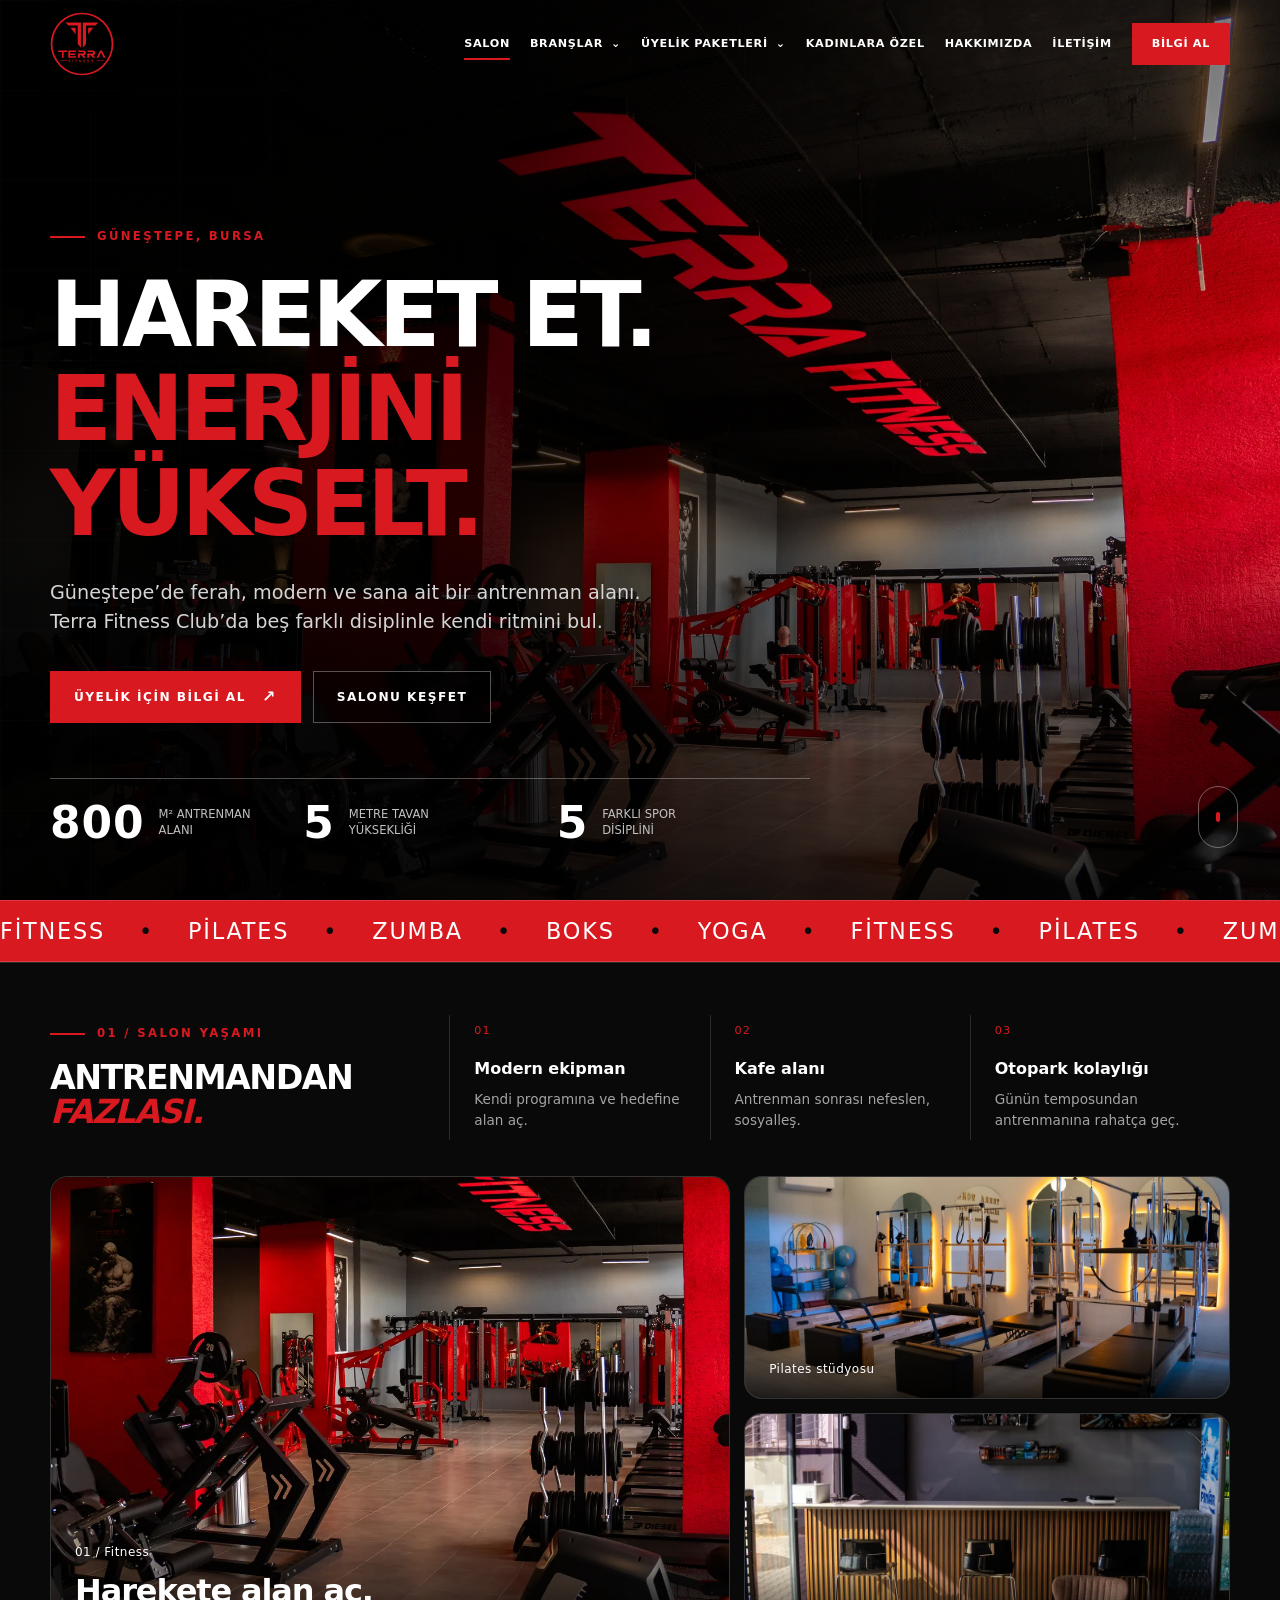
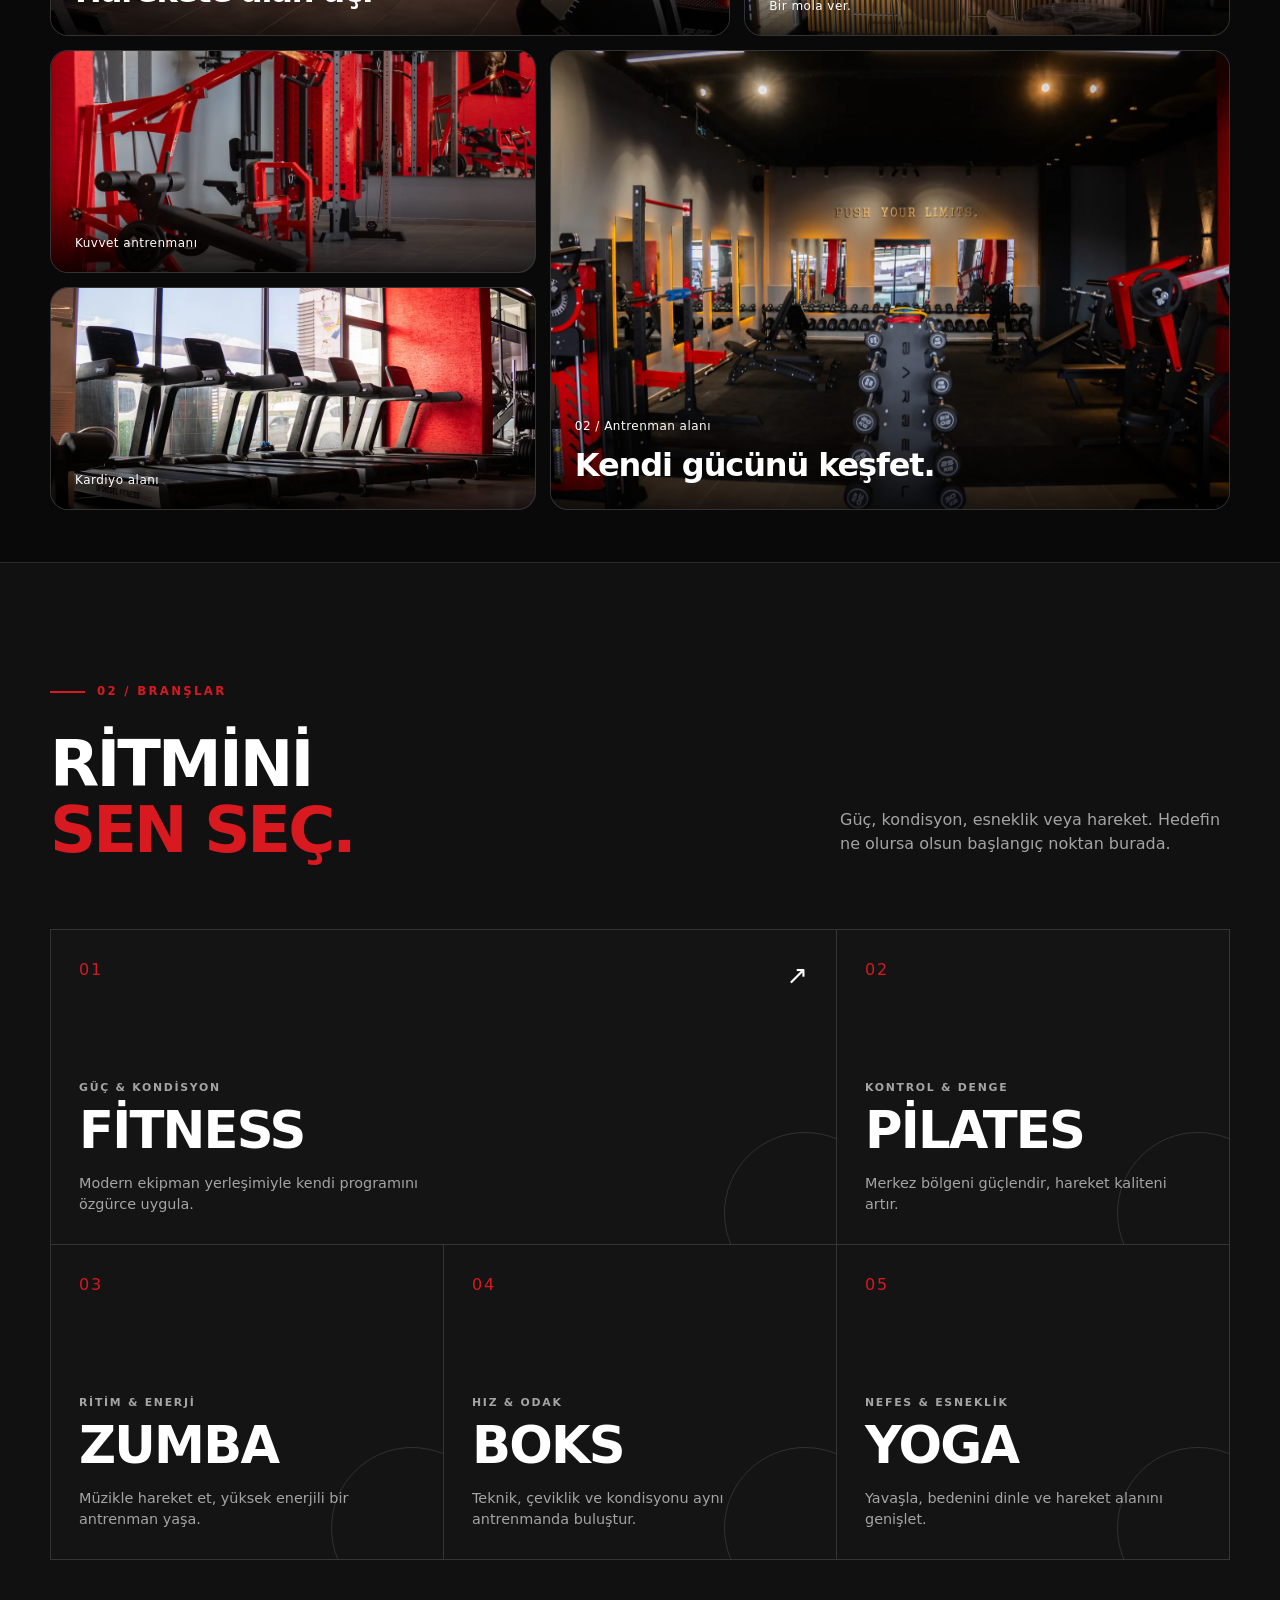
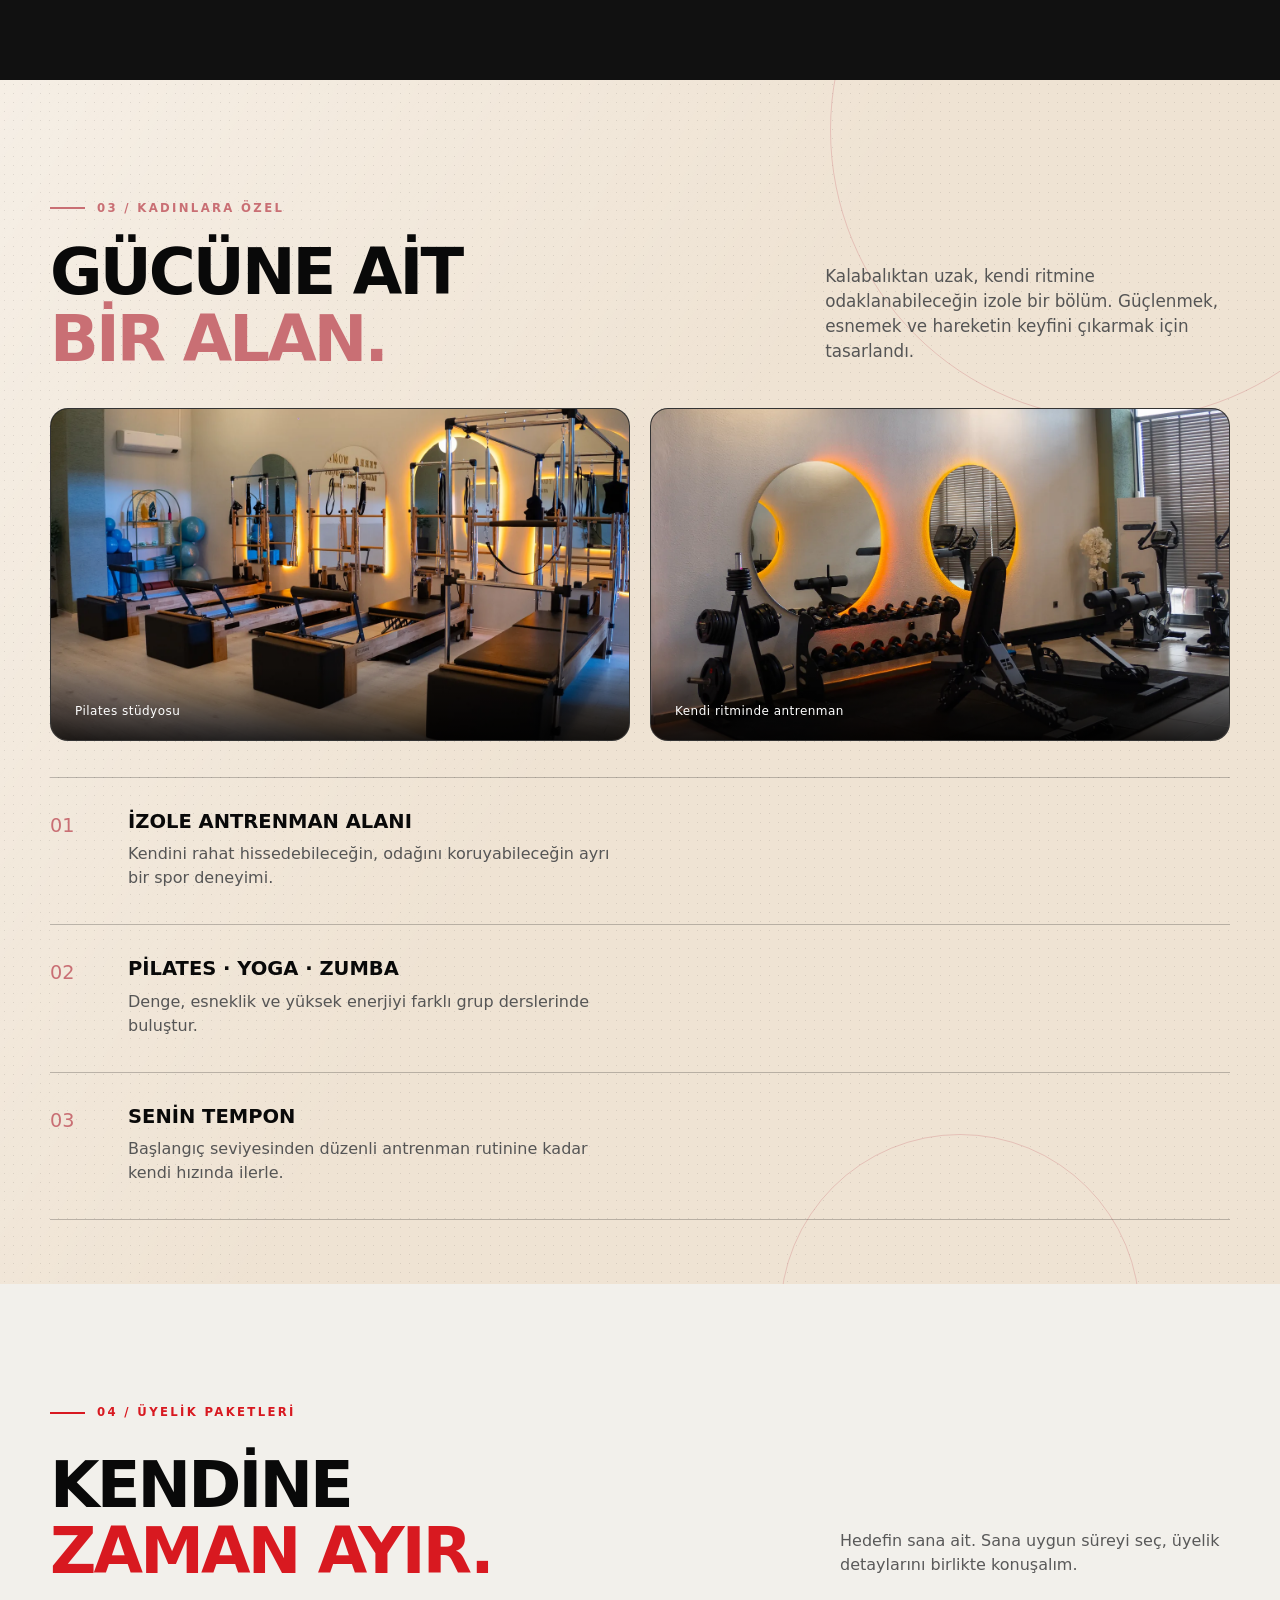
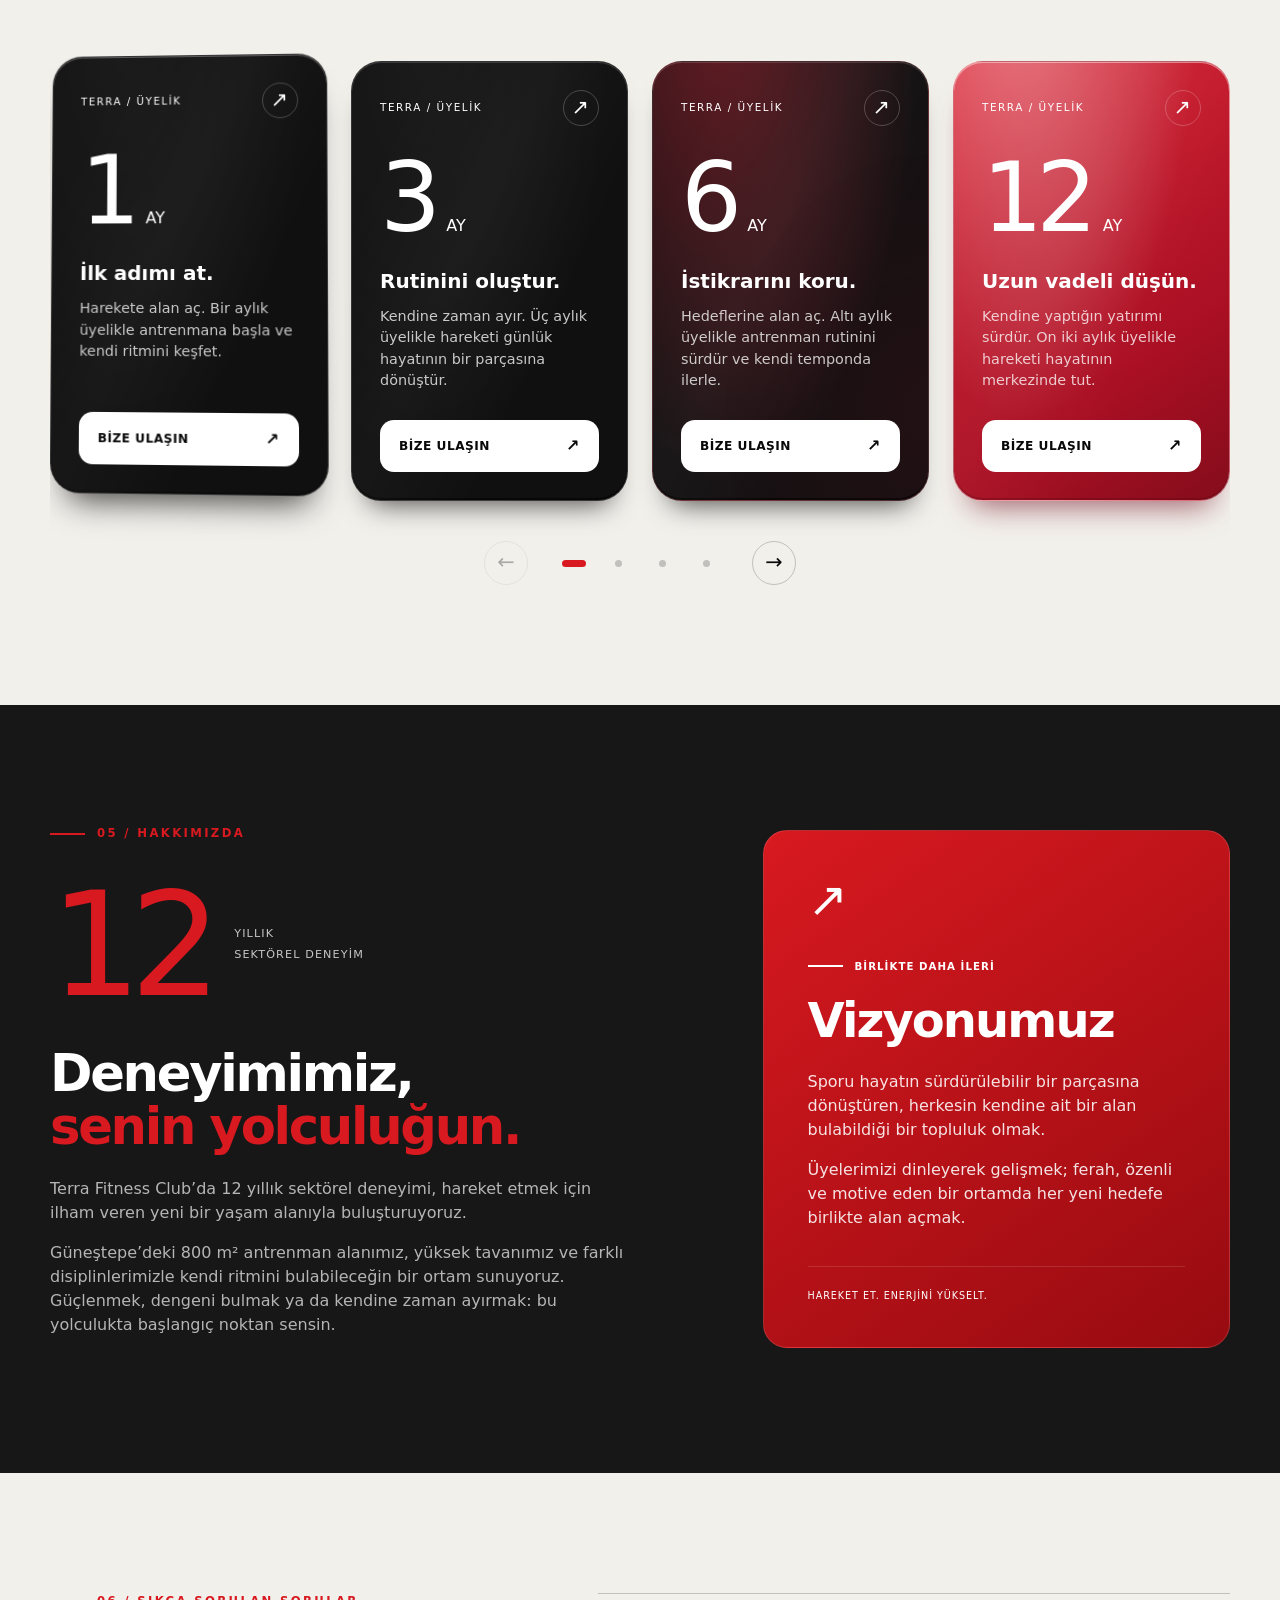
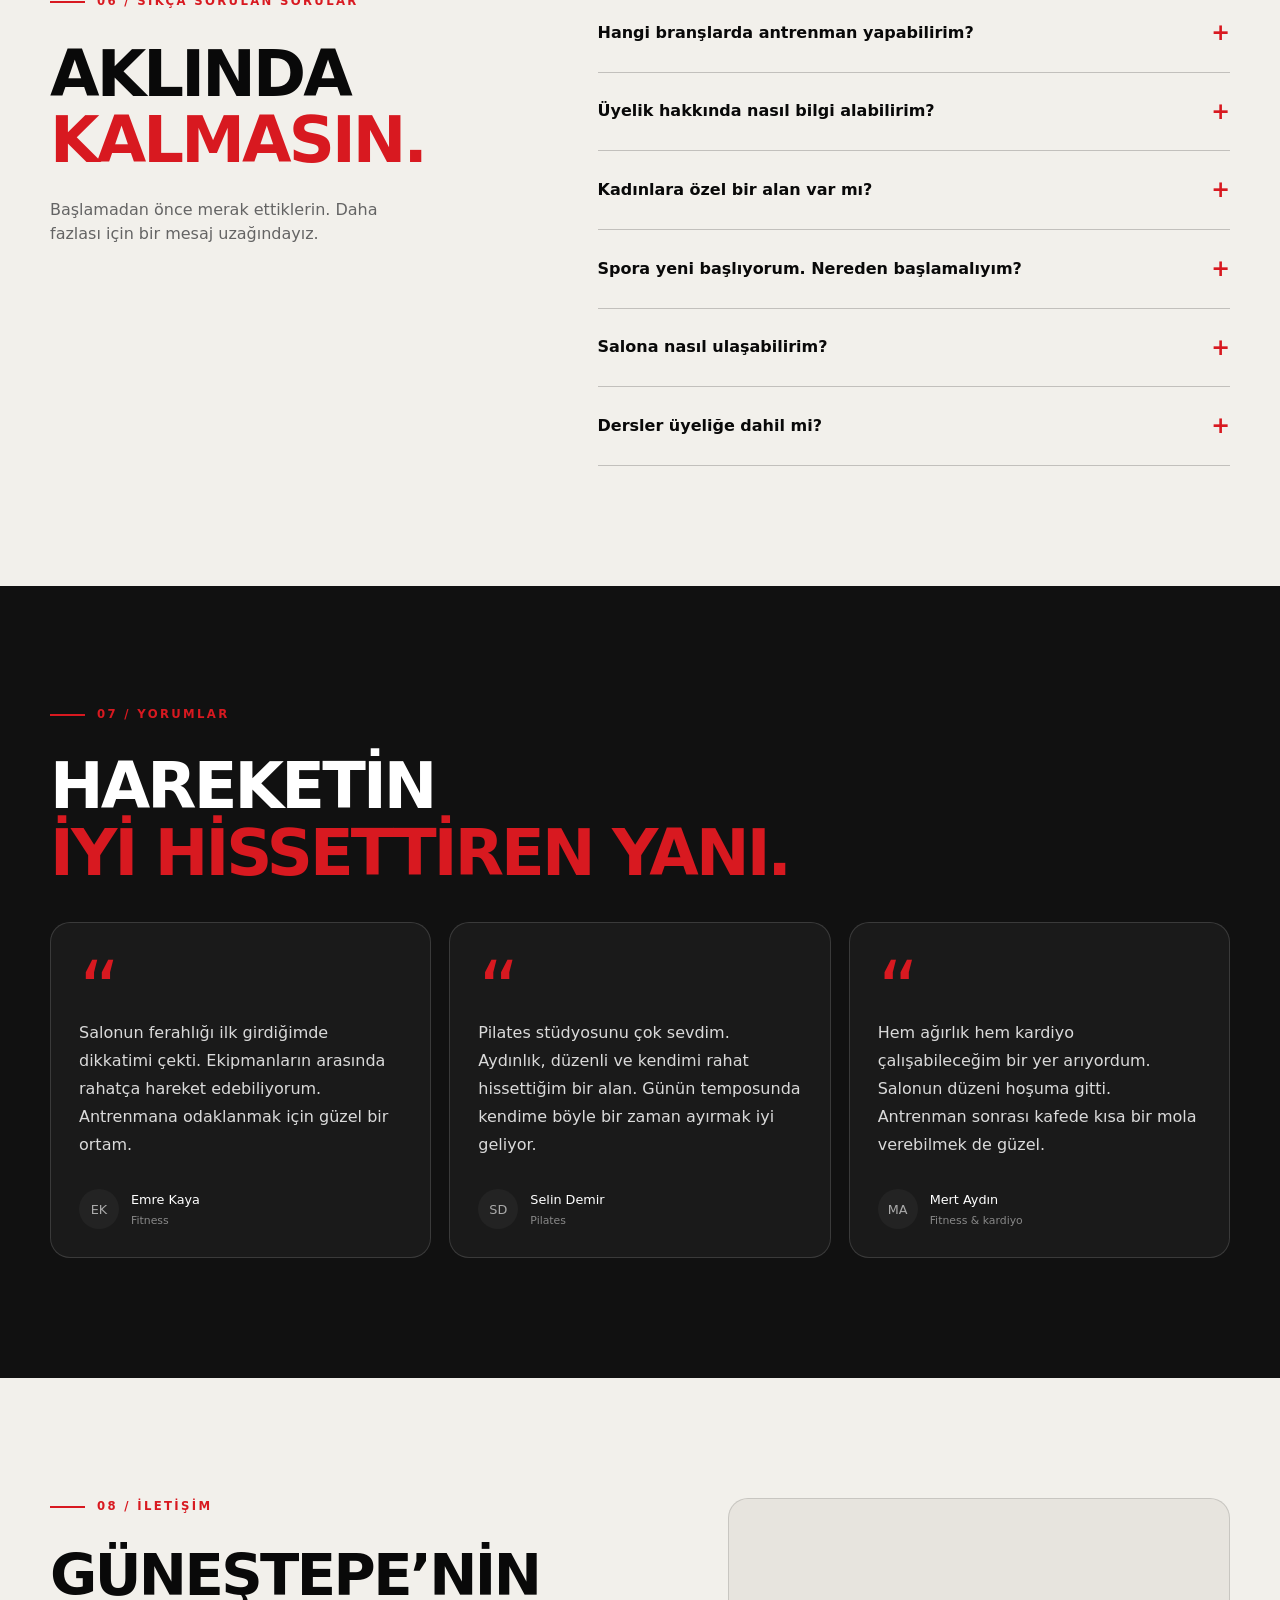
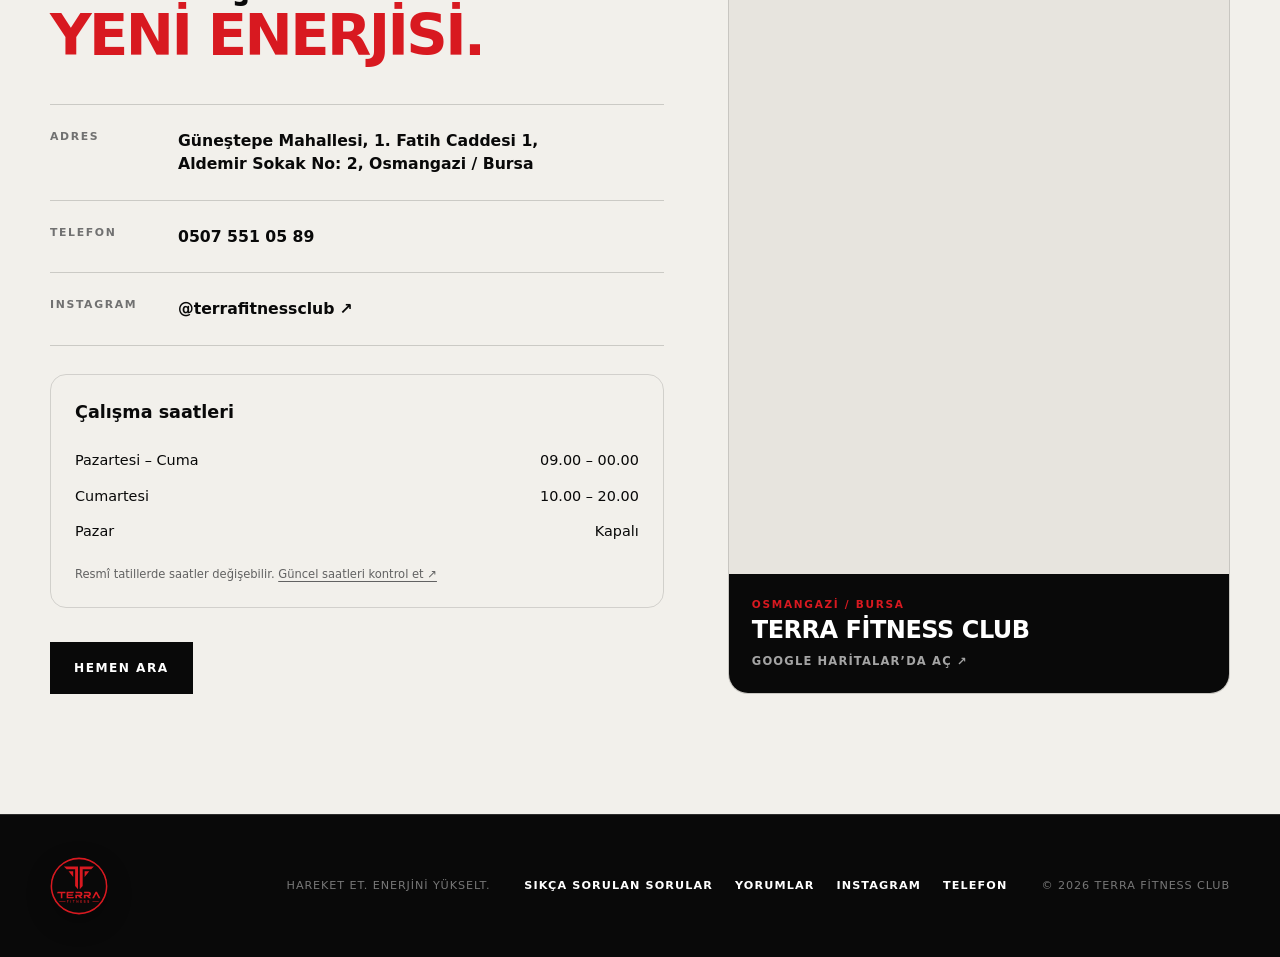
==== commit df8cc688: "Compact women gallery on desktop only" ====
--- a/index.html
+++ b/index.html
@@ -9,7 +9,7 @@
   <link rel="icon" href="assets/terra-logo.svg" type="image/svg+xml">
   <link rel="preload" href="assets/terra-gym-hero.webp?v=2" as="image" type="image/webp">
   <script>document.documentElement.classList.add('js');</script>
-  <link rel="stylesheet" href="css/style.css?v=29">
+  <link rel="stylesheet" href="css/style.css?v=31">
 </head>
 <body>
   <a class="skip-link" href="#main">İçeriğe geç</a>
@@ -423,6 +423,6 @@
     <span>Bilgi al</span><i aria-hidden="true">↗</i>
   </a>
 
-  <script src="js/main.js?v=5"></script>
+  <script src="js/main.js?v=6"></script>
 </body>
 </html>
--- a/css/style.css
+++ b/css/style.css
@@ -1613,3 +1613,31 @@
 .women-gallery .salon-photo:first-child {
   aspect-ratio: 1.5;
 }
+
+.faq-item.is-closing > summary span { transform: none; }
+
+@media (max-width: 900px) {
+  .experience { overflow: clip; }
+  .js .photo-reveal {
+    opacity: 0;
+    transform: translateX(var(--photo-entry-x));
+    transition: opacity 750ms ease, transform 750ms cubic-bezier(0.16, 1, 0.3, 1);
+  }
+  .js .photo-reveal.is-visible { opacity: 1; transform: none; }
+}
+
+@media (prefers-reduced-motion: reduce) {
+  .js .photo-reveal { opacity: 1; transform: none; transition: none; }
+}
+
+@media (min-width: 901px) {
+  .women-gallery {
+    grid-template-columns: repeat(2, minmax(0, 1fr));
+    gap: 20px;
+  }
+  .women-gallery .salon-photo,
+  .women-gallery .salon-photo:first-child {
+    height: clamp(260px, 26vw, 360px);
+    aspect-ratio: auto;
+  }
+}
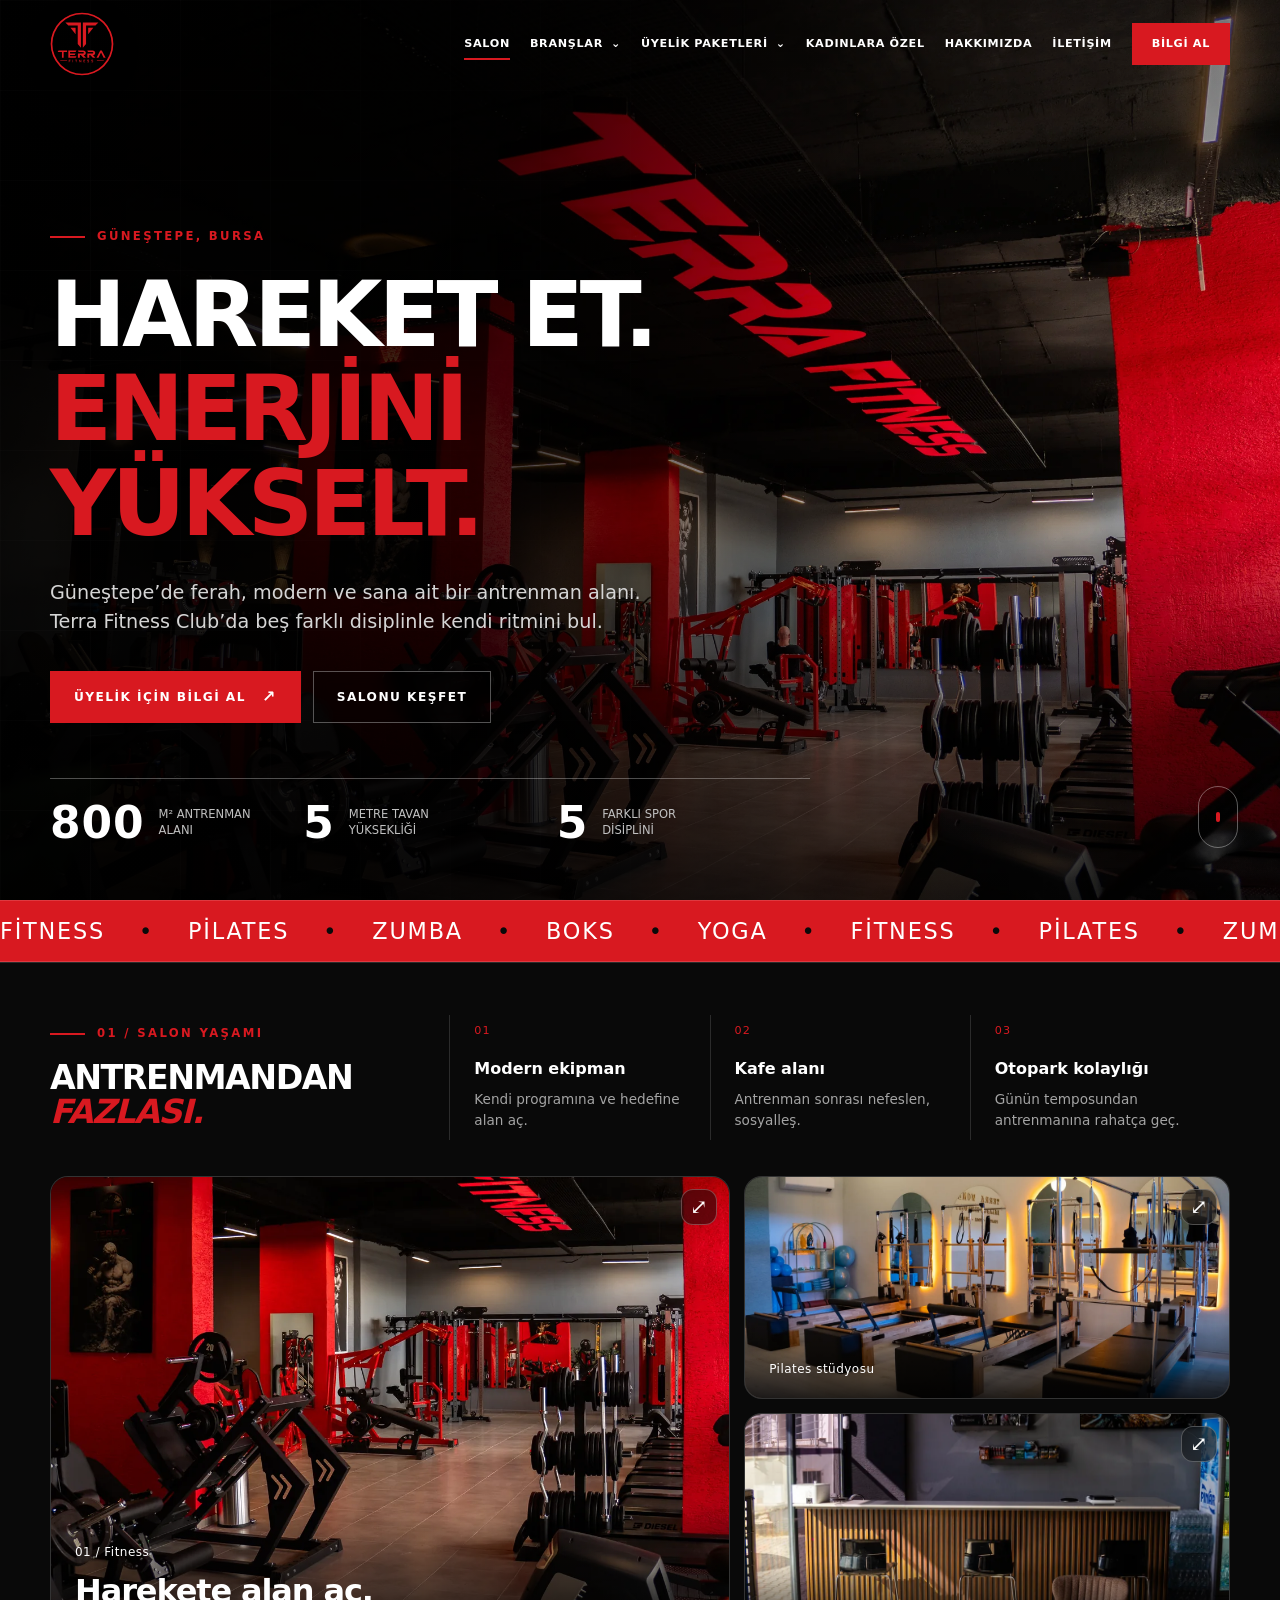
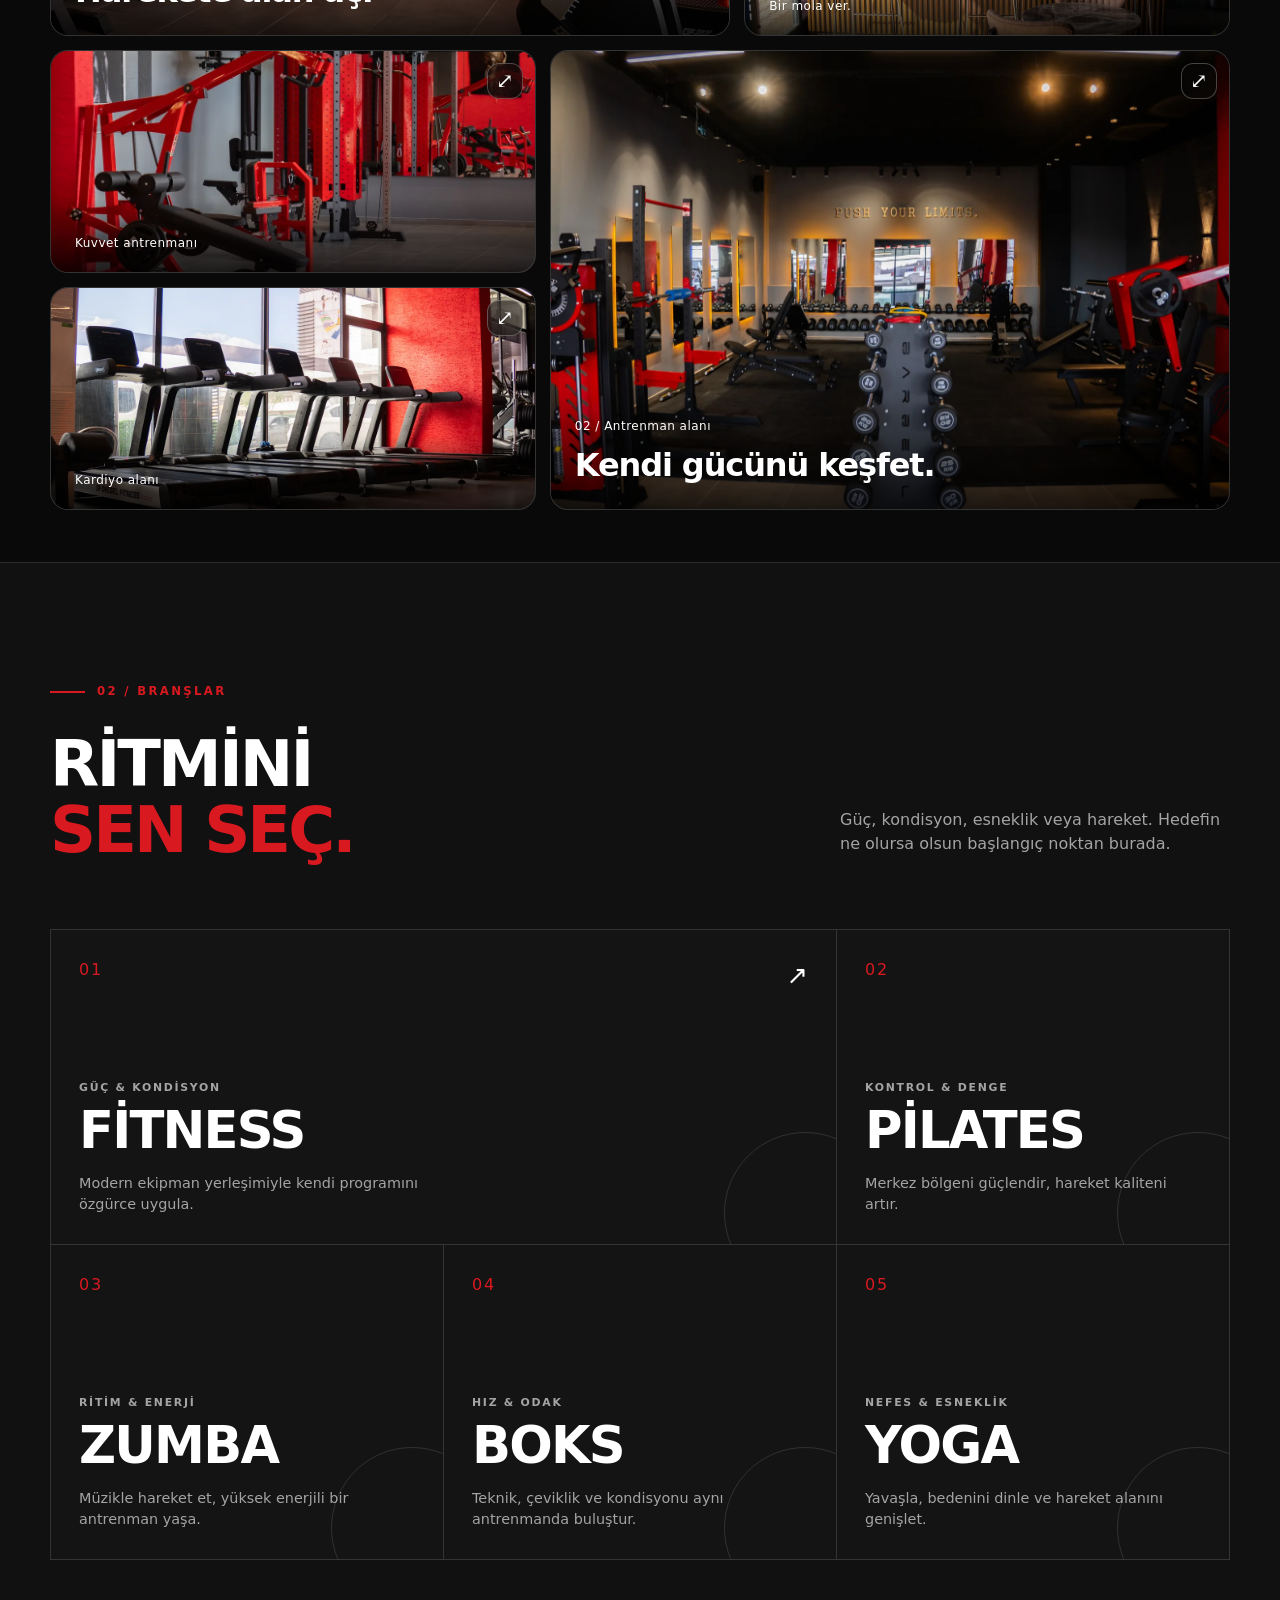
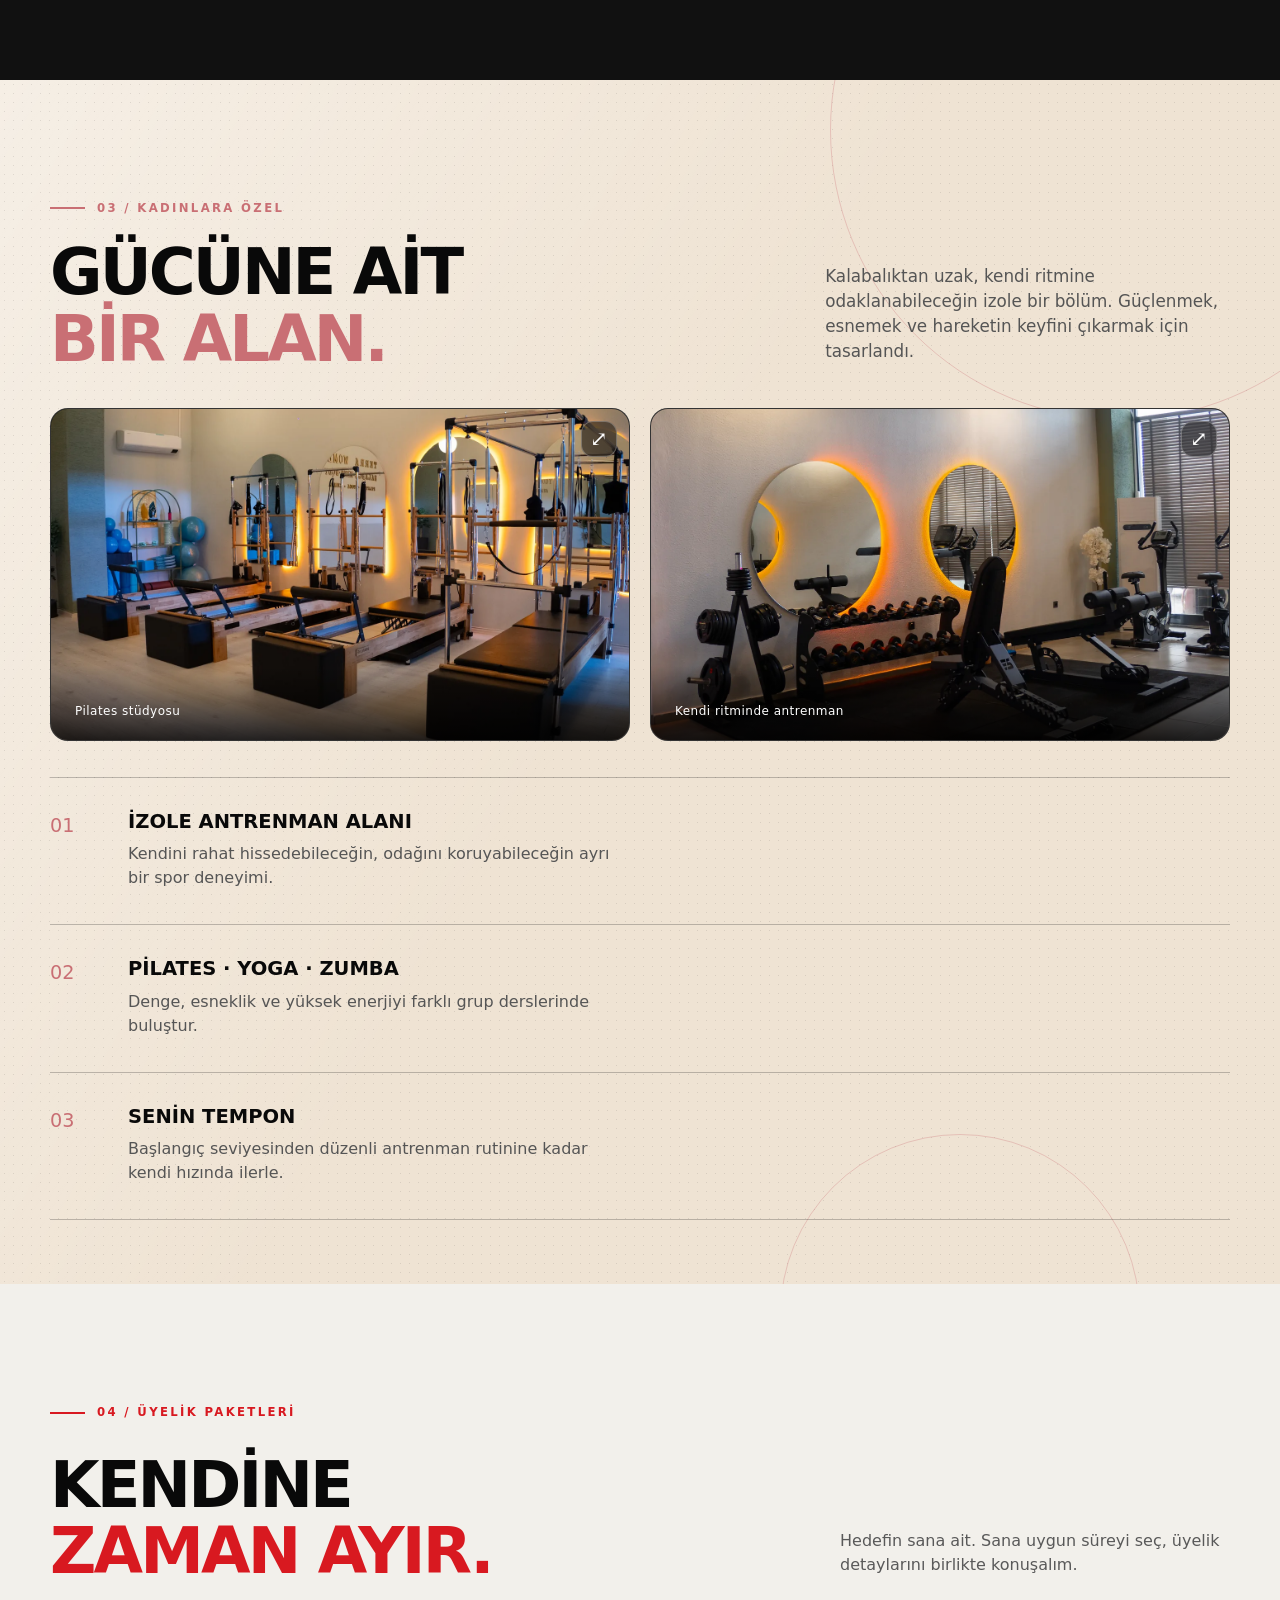
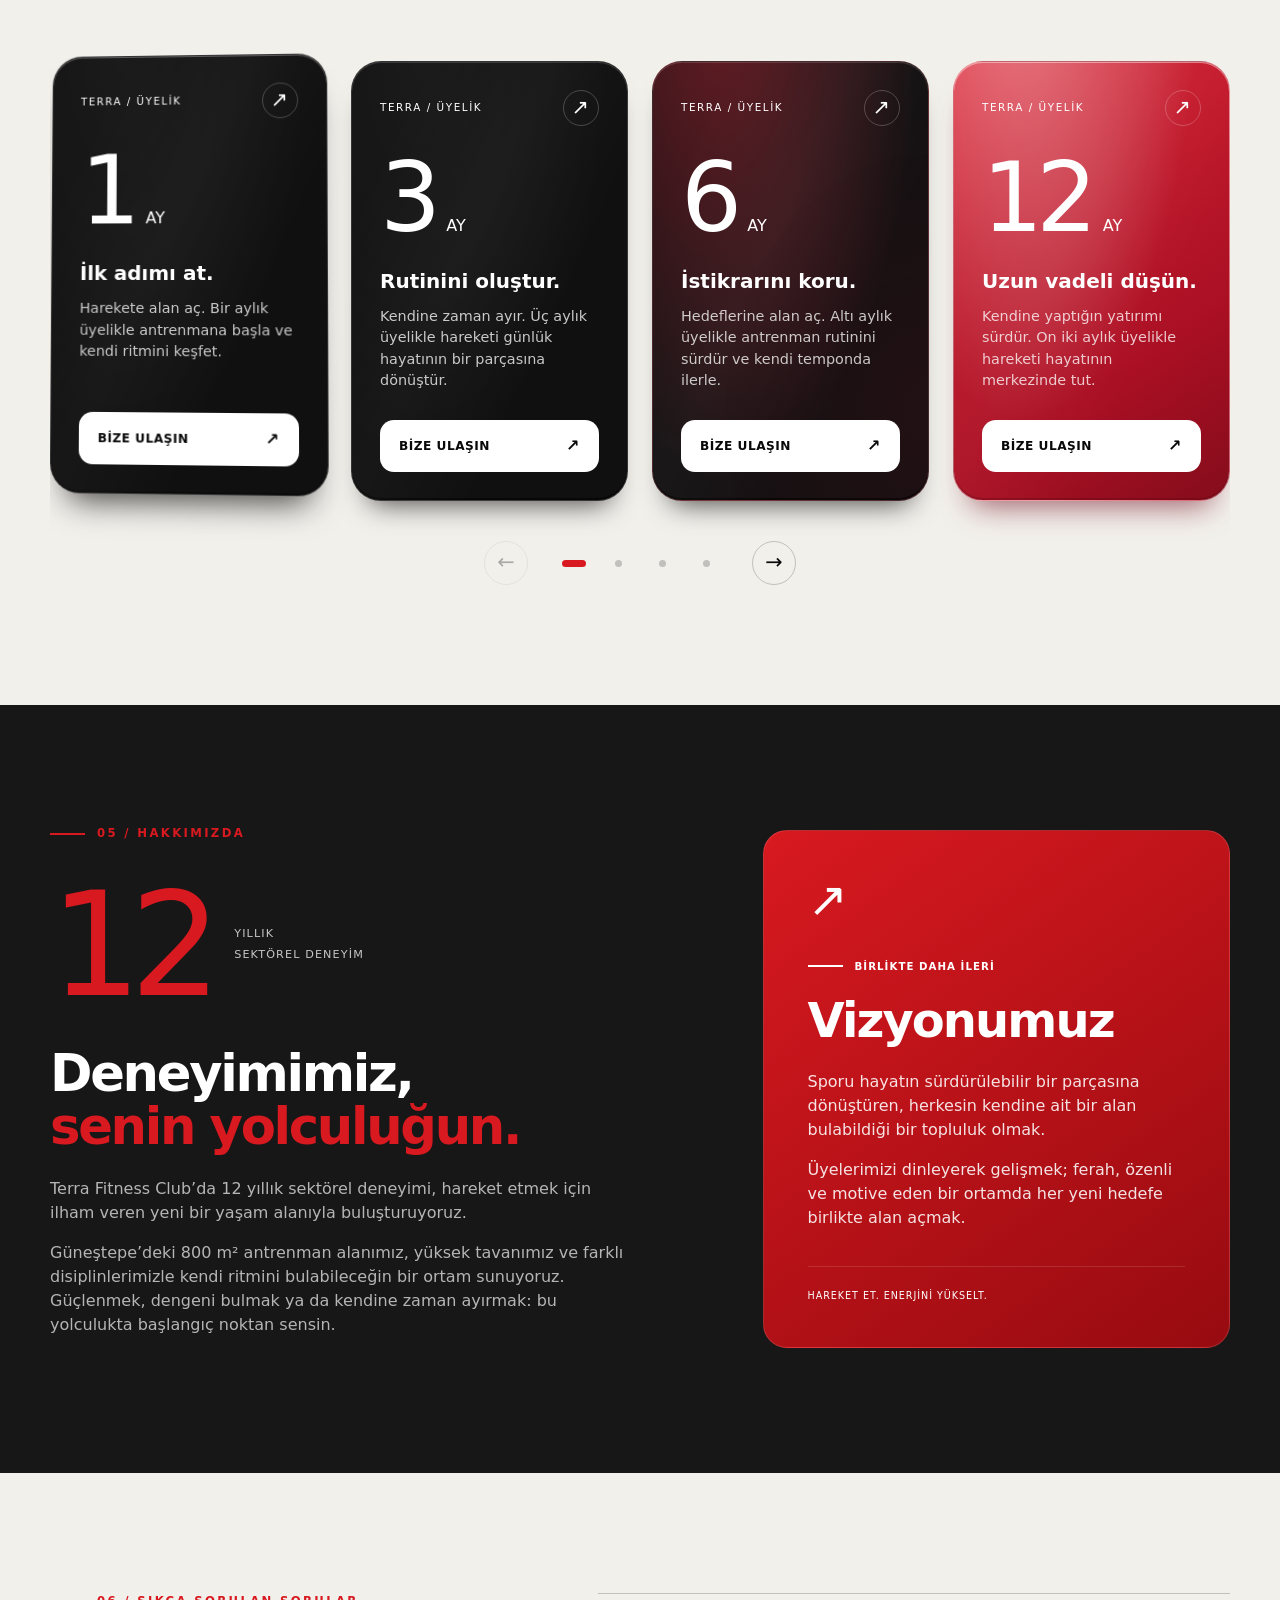
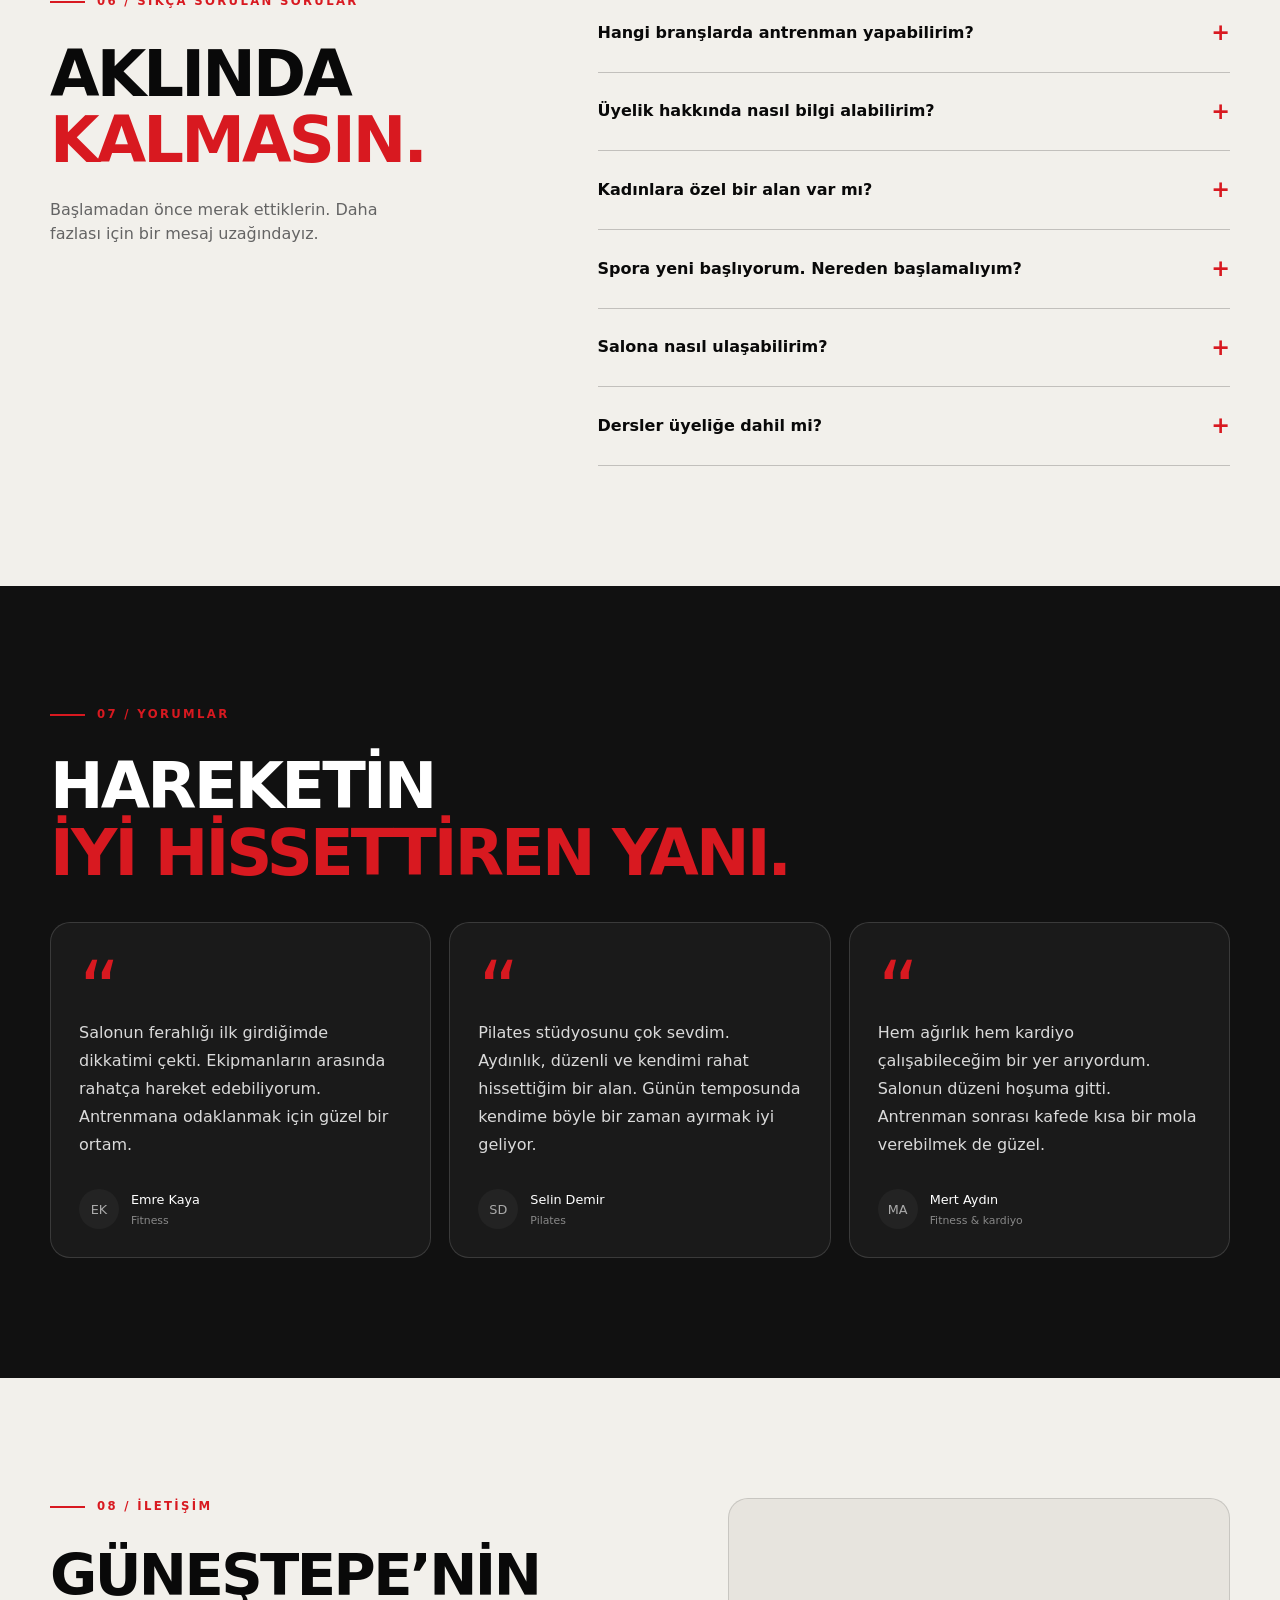
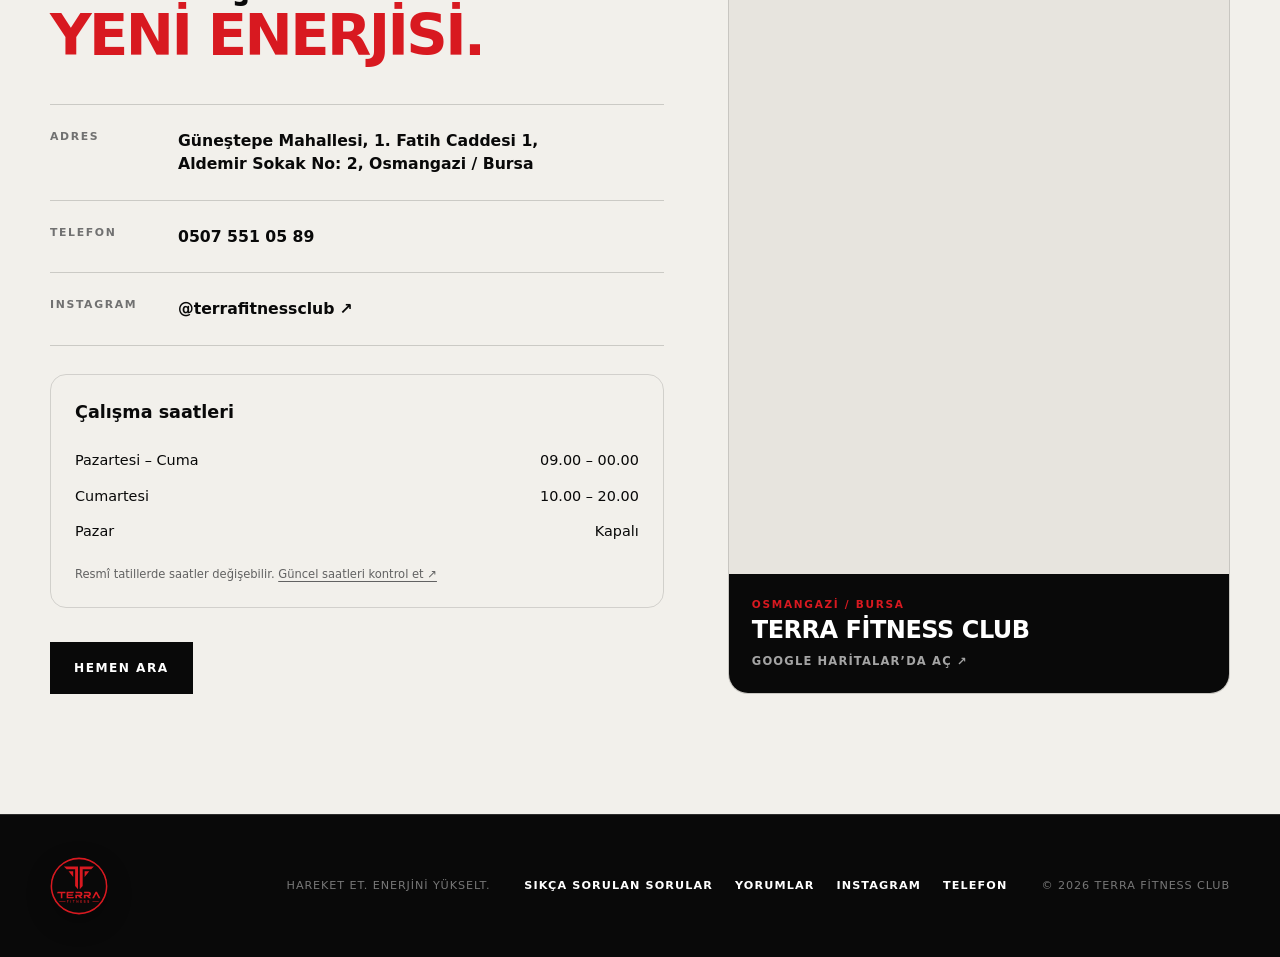
==== commit 46eeab9b: "Add full-screen photo viewer for gym galleries" ====
--- a/index.html
+++ b/index.html
@@ -9,7 +9,7 @@
   <link rel="icon" href="assets/terra-logo.svg" type="image/svg+xml">
   <link rel="preload" href="assets/terra-gym-hero.webp?v=2" as="image" type="image/webp">
   <script>document.documentElement.classList.add('js');</script>
-  <link rel="stylesheet" href="css/style.css?v=31">
+  <link rel="stylesheet" href="css/style.css?v=32">
 </head>
 <body>
   <a class="skip-link" href="#main">İçeriğe geç</a>
@@ -423,6 +423,28 @@
     <span>Bilgi al</span><i aria-hidden="true">↗</i>
   </a>
 
-  <script src="js/main.js?v=6"></script>
+  <dialog class="photo-viewer" aria-labelledby="photo-viewer-title" data-photo-viewer>
+    <div class="photo-viewer-layout">
+      <div class="photo-viewer-toolbar">
+        <span class="photo-viewer-brand">TERRA / GALERİ</span>
+        <button class="photo-viewer-control" type="button" data-photo-close aria-label="Fotoğrafı kapat" autofocus>✕</button>
+      </div>
+      <div class="photo-viewer-stage">
+        <img class="photo-viewer-image" data-photo-image alt="">
+      </div>
+      <div class="photo-viewer-footer">
+        <div class="photo-viewer-caption" aria-live="polite" aria-atomic="true">
+          <h2 id="photo-viewer-title"></h2>
+          <p data-photo-counter></p>
+        </div>
+        <div class="photo-viewer-navigation">
+          <button class="photo-viewer-control" type="button" data-photo-prev aria-label="Önceki fotoğraf">←</button>
+          <button class="photo-viewer-control" type="button" data-photo-next aria-label="Sonraki fotoğraf">→</button>
+        </div>
+      </div>
+    </div>
+  </dialog>
+
+  <script src="js/main.js?v=7"></script>
 </body>
 </html>
--- a/css/style.css
+++ b/css/style.css
@@ -1641,3 +1641,99 @@
     aspect-ratio: auto;
   }
 }
+
+/* Full-screen gallery with rounded surfaces and glass controls. */
+body.photo-viewer-open { overflow: hidden; }
+.photo-expand {
+  position: absolute;
+  inset: 0;
+  width: 100%;
+  padding: 0;
+  border: 0;
+  border-radius: inherit;
+  background: transparent;
+  color: var(--white);
+  cursor: zoom-in;
+}
+.photo-expand::after {
+  content: "⤢";
+  position: absolute;
+  top: 12px;
+  right: 12px;
+  display: grid;
+  place-items: center;
+  width: 34px;
+  height: 34px;
+  border: 1px solid #ffffff40;
+  border-radius: 12px;
+  background: #09090980;
+  backdrop-filter: blur(12px);
+  font-size: 1.3rem;
+}
+.photo-expand:focus-visible { outline: 3px solid var(--white); outline-offset: -5px; }
+.photo-viewer {
+  position: fixed;
+  inset: 0;
+  width: 100%;
+  max-width: none;
+  height: 100%;
+  height: 100dvh;
+  max-height: none;
+  margin: 0;
+  padding: max(18px, env(safe-area-inset-top)) max(18px, env(safe-area-inset-right)) max(18px, env(safe-area-inset-bottom)) max(18px, env(safe-area-inset-left));
+  overflow: hidden;
+  border: 0;
+  background: radial-gradient(ellipse at 50% 0%, #d8192024, transparent 55%), #090909f2;
+  color: var(--white);
+}
+.photo-viewer::backdrop { background: #000b; backdrop-filter: blur(18px); }
+.photo-viewer-layout {
+  display: grid;
+  grid-template-rows: auto minmax(0, 1fr) auto;
+  gap: 18px;
+  width: min(1120px, 100%);
+  height: 100%;
+  margin-inline: auto;
+}
+.photo-viewer-toolbar, .photo-viewer-footer { display: flex; align-items: center; justify-content: space-between; gap: 18px; }
+.photo-viewer-brand { font-size: 0.7rem; letter-spacing: 0.2em; color: #ffffffa6; }
+.photo-viewer-stage {
+  min-height: 0;
+  overflow: hidden;
+  border: 1px solid #ffffff24;
+  border-radius: 28px;
+  background: linear-gradient(145deg, #ffffff0c, #ffffff02);
+  box-shadow: inset 0 1px 0 #ffffff20, 0 24px 60px #0008;
+}
+.photo-viewer-image { display: block; width: 100%; height: 100%; object-fit: contain; }
+.photo-viewer-caption { min-width: 0; }
+.photo-viewer-caption h2 { margin: 0; font-size: clamp(1rem, 2vw, 1.4rem); font-weight: 500; }
+.photo-viewer-caption p { margin: 5px 0 0; color: var(--muted); font-size: 0.75rem; }
+.photo-viewer-navigation { display: flex; gap: 10px; flex-shrink: 0; }
+.photo-viewer-control {
+  display: grid;
+  place-items: center;
+  width: 46px;
+  height: 46px;
+  padding: 0;
+  border: 1px solid #ffffff30;
+  border-radius: 16px;
+  background: linear-gradient(145deg, #ffffff20, #ffffff08);
+  box-shadow: inset 0 1px 0 #ffffff24, 0 8px 20px #0004;
+  color: var(--white);
+  font: inherit;
+  font-size: 1.3rem;
+  cursor: pointer;
+  transition: background 200ms ease, transform 200ms ease;
+}
+.photo-viewer-control:hover { background: #ffffff28; transform: translateY(-2px); }
+.photo-viewer[open] .photo-viewer-layout { animation: photo-viewer-enter 350ms cubic-bezier(0.16, 1, 0.3, 1); }
+@keyframes photo-viewer-enter {
+  from { opacity: 0; transform: translateY(24px) scale(0.96); }
+  to { opacity: 1; transform: none; }
+}
+@media (prefers-reduced-motion: reduce) {
+  .photo-viewer[open] .photo-viewer-layout { animation: none; }
+  .photo-viewer-control { transition: none; }
+  .photo-viewer-control:hover { transform: none; }
+}
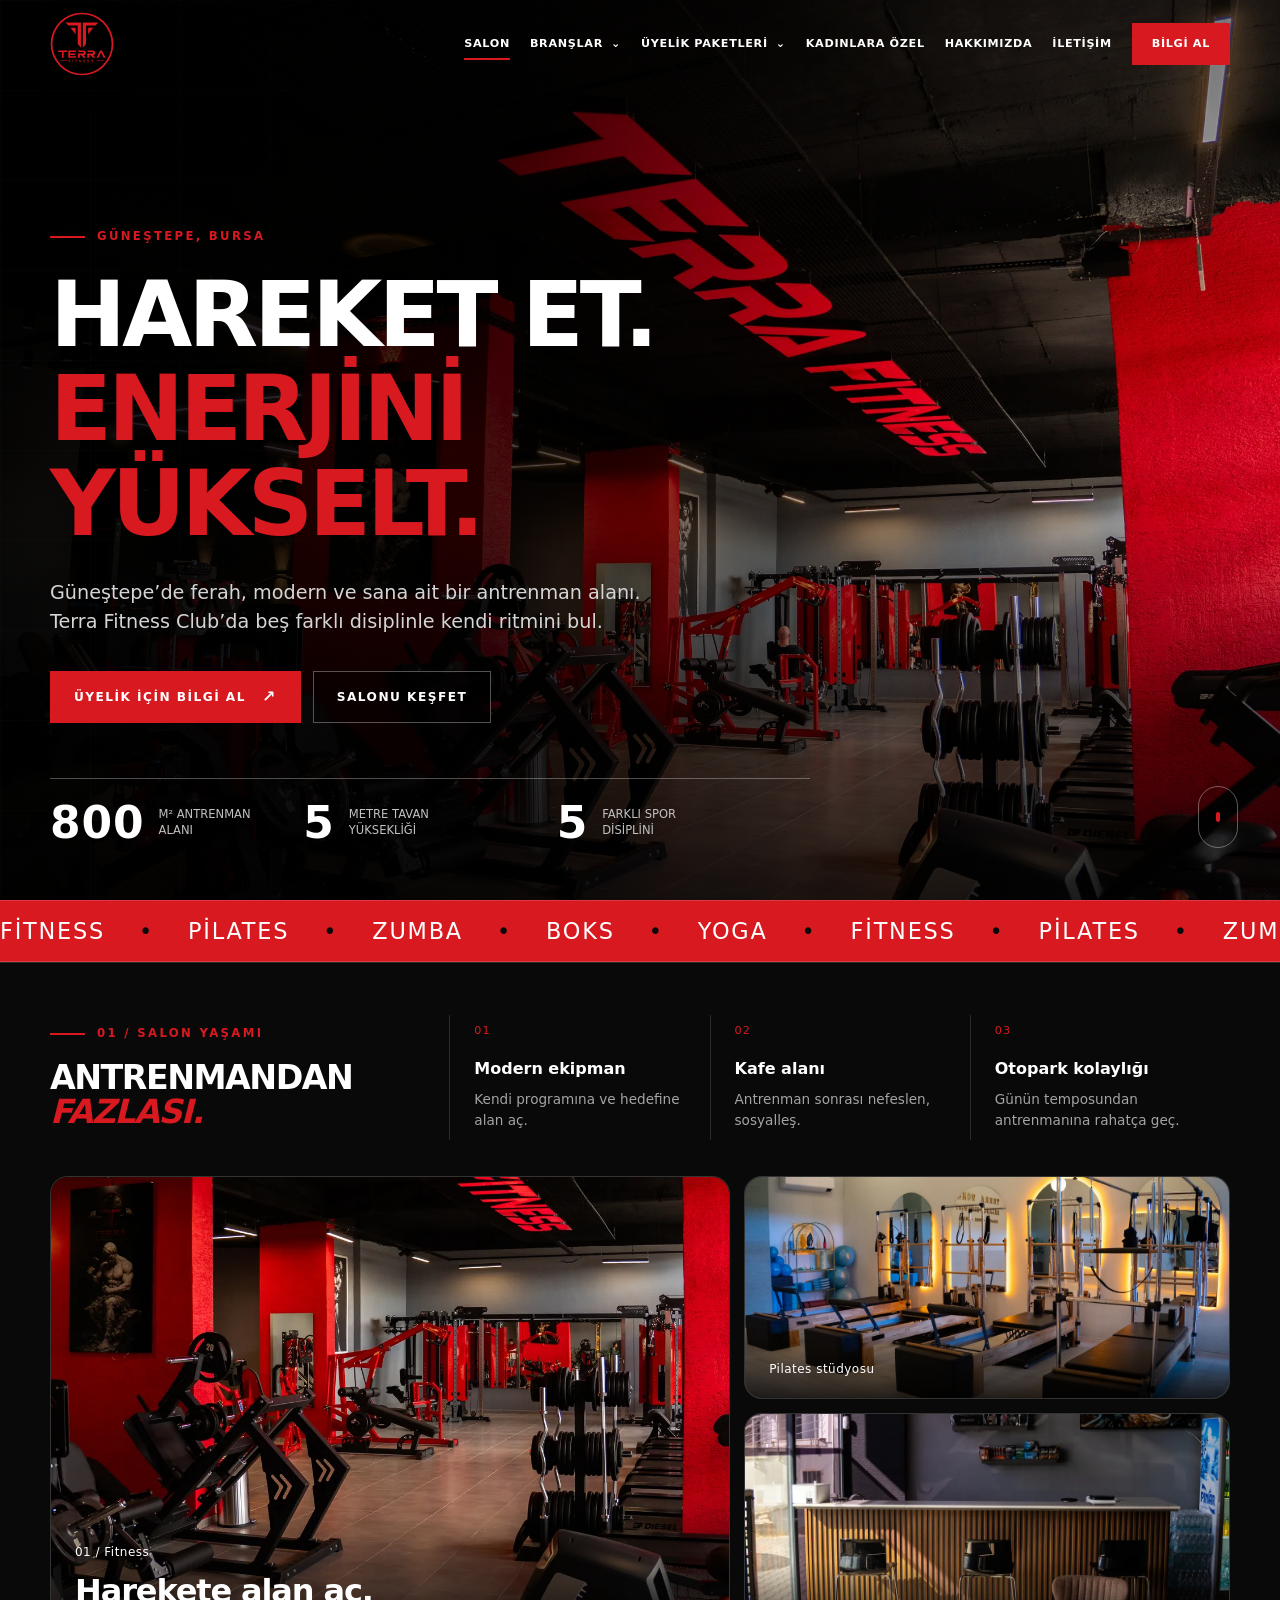
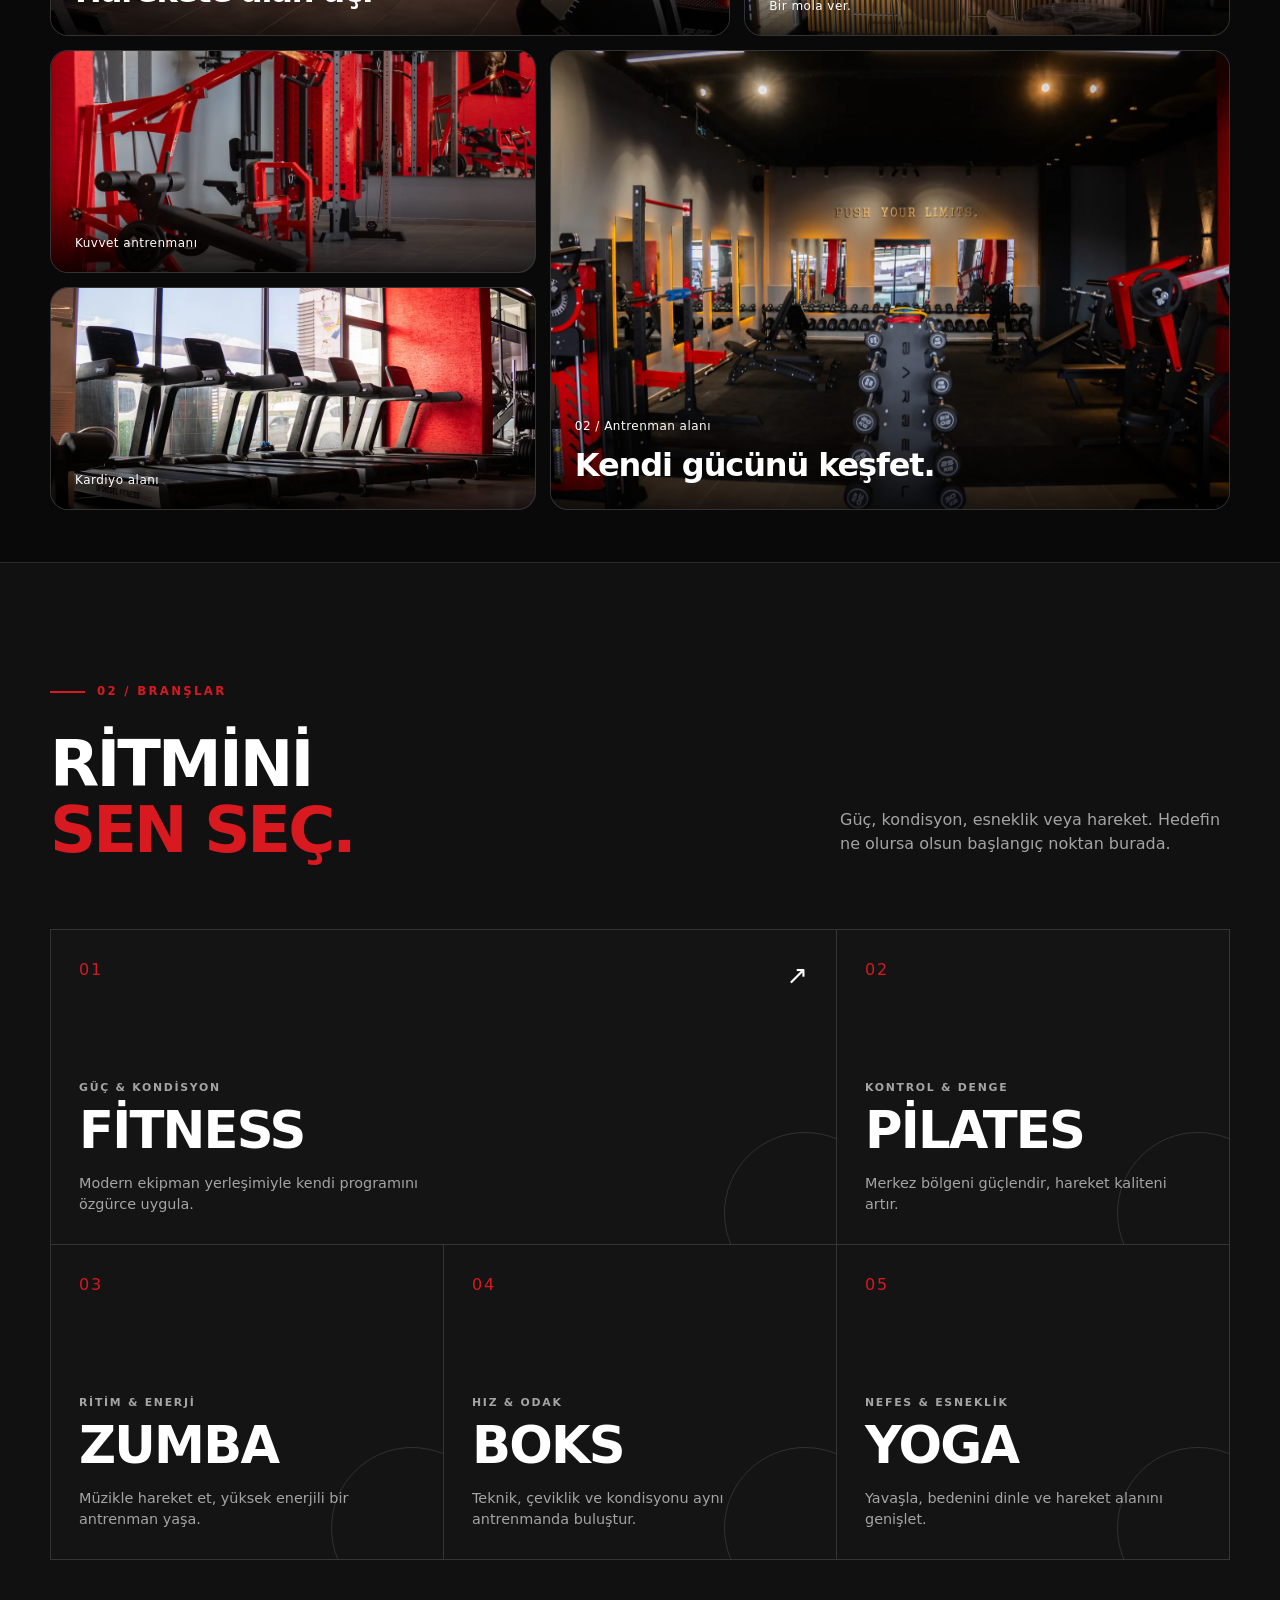
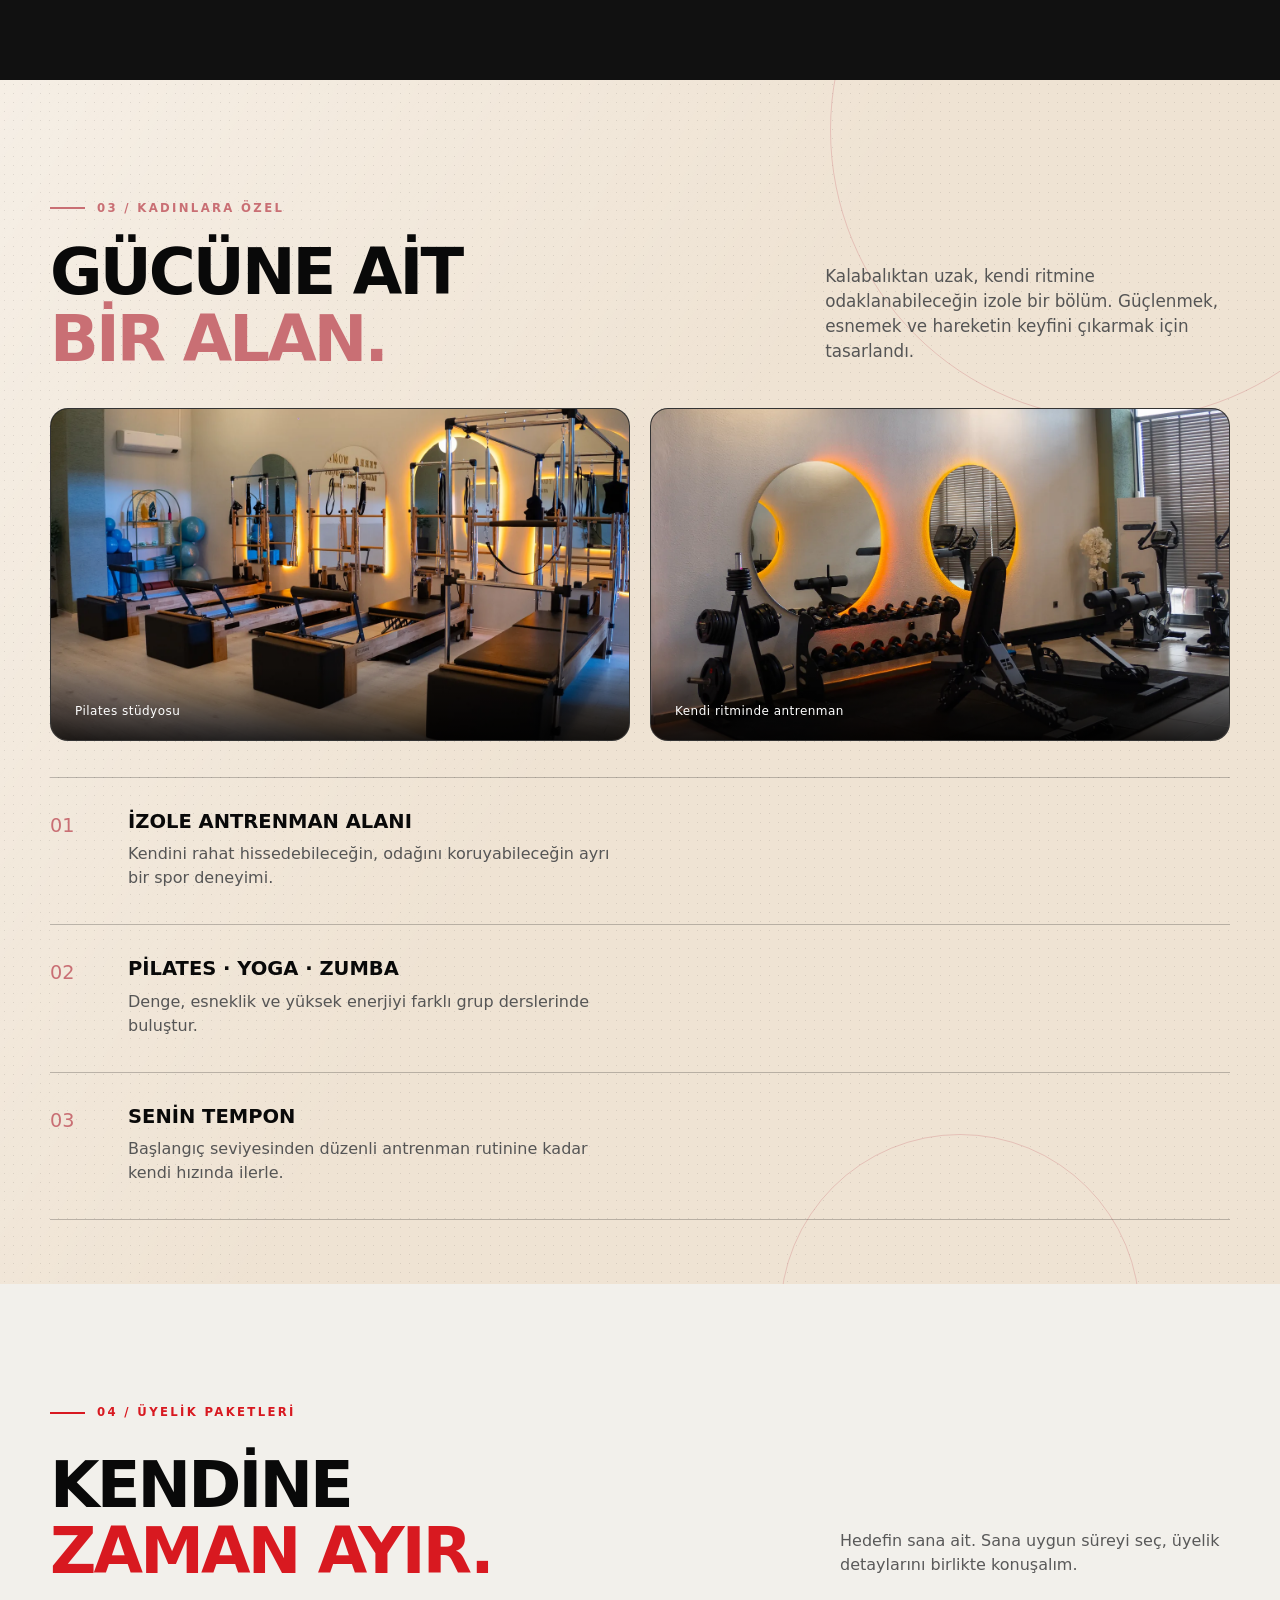
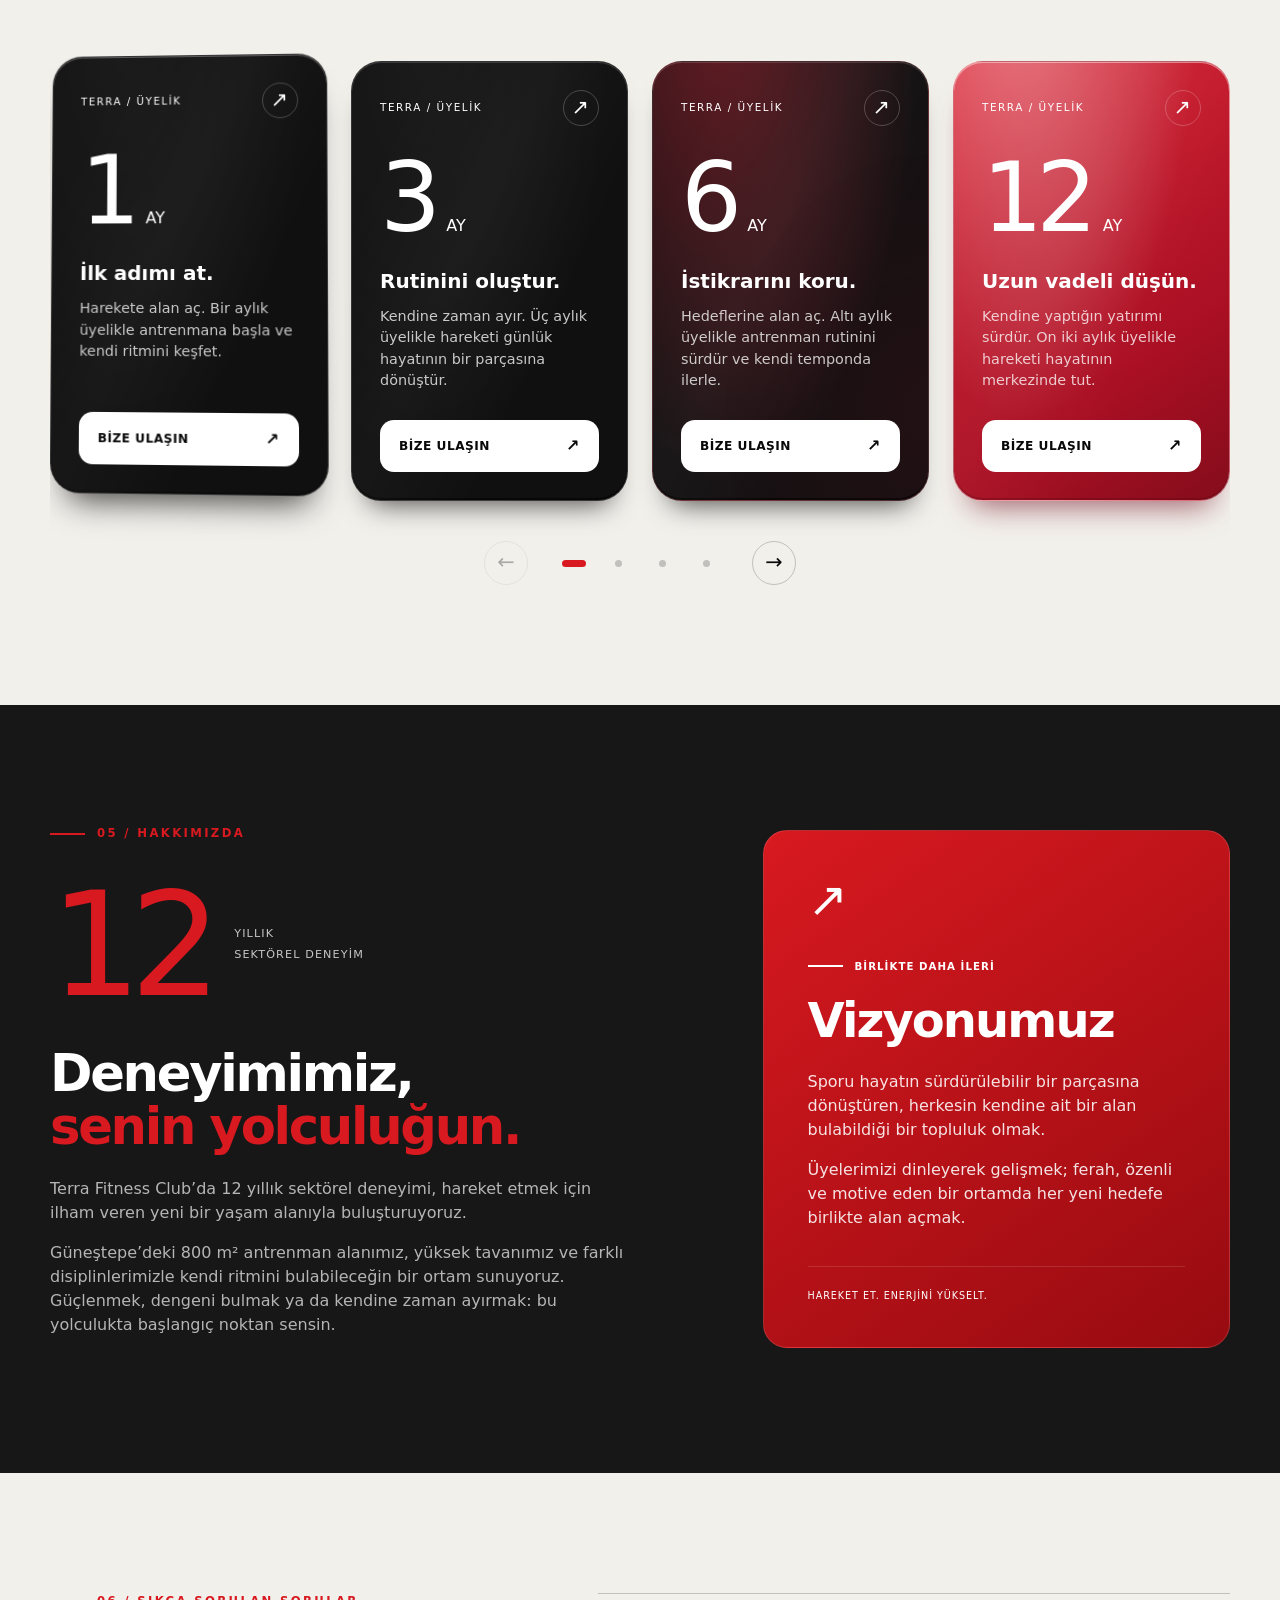
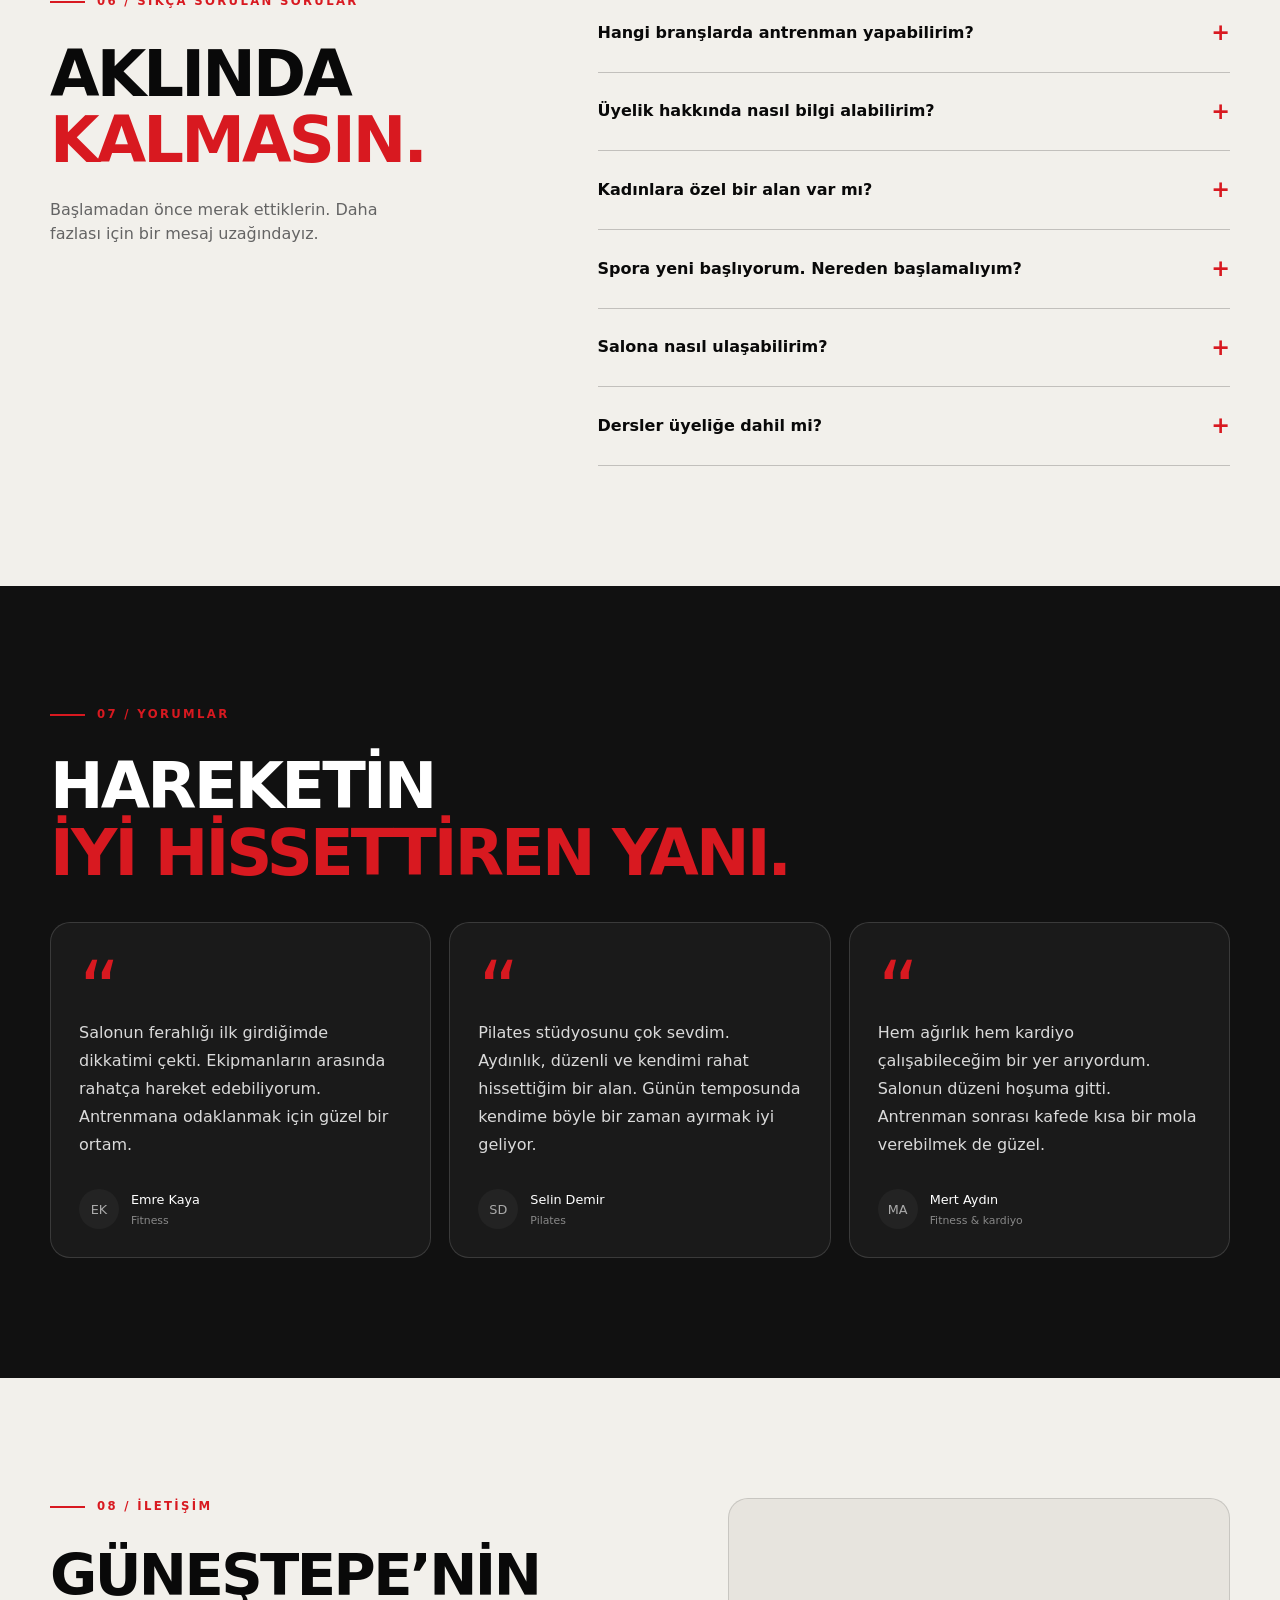
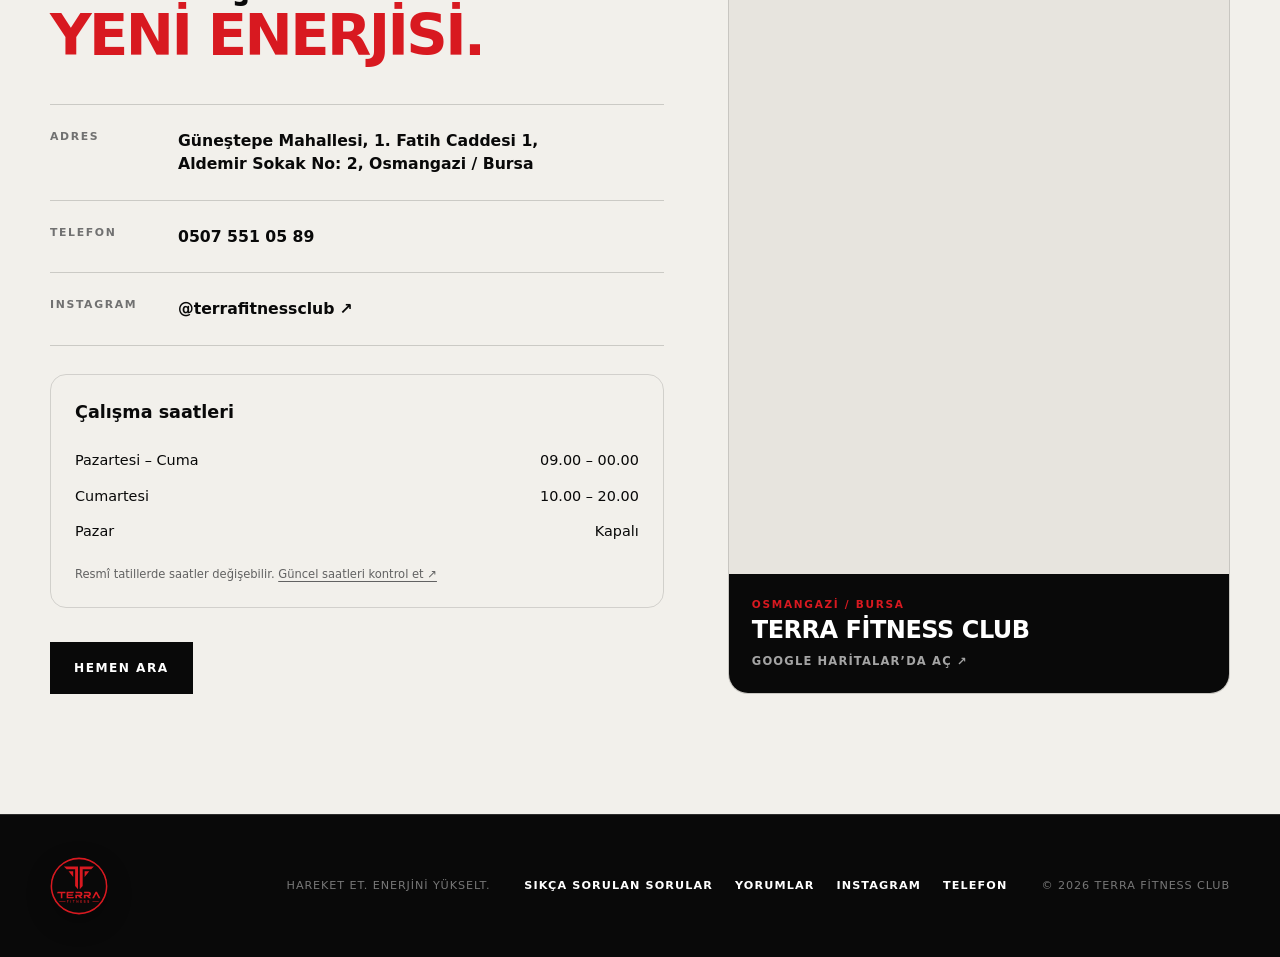
==== commit f23bb0b7: "Simplify photo viewer and fit frame to image" ====
--- a/index.html
+++ b/index.html
@@ -9,7 +9,7 @@
   <link rel="icon" href="assets/terra-logo.svg" type="image/svg+xml">
   <link rel="preload" href="assets/terra-gym-hero.webp?v=2" as="image" type="image/webp">
   <script>document.documentElement.classList.add('js');</script>
-  <link rel="stylesheet" href="css/style.css?v=32">
+  <link rel="stylesheet" href="css/style.css?v=33">
 </head>
 <body>
   <a class="skip-link" href="#main">İçeriğe geç</a>
@@ -423,28 +423,13 @@
     <span>Bilgi al</span><i aria-hidden="true">↗</i>
   </a>
 
-  <dialog class="photo-viewer" aria-labelledby="photo-viewer-title" data-photo-viewer>
+  <dialog class="photo-viewer" aria-label="Büyütülmüş fotoğraf" data-photo-viewer>
+    <button class="photo-viewer-control" type="button" data-photo-close aria-label="Fotoğrafı kapat" autofocus>✕</button>
     <div class="photo-viewer-layout">
-      <div class="photo-viewer-toolbar">
-        <span class="photo-viewer-brand">TERRA / GALERİ</span>
-        <button class="photo-viewer-control" type="button" data-photo-close aria-label="Fotoğrafı kapat" autofocus>✕</button>
-      </div>
-      <div class="photo-viewer-stage">
-        <img class="photo-viewer-image" data-photo-image alt="">
-      </div>
-      <div class="photo-viewer-footer">
-        <div class="photo-viewer-caption" aria-live="polite" aria-atomic="true">
-          <h2 id="photo-viewer-title"></h2>
-          <p data-photo-counter></p>
-        </div>
-        <div class="photo-viewer-navigation">
-          <button class="photo-viewer-control" type="button" data-photo-prev aria-label="Önceki fotoğraf">←</button>
-          <button class="photo-viewer-control" type="button" data-photo-next aria-label="Sonraki fotoğraf">→</button>
-        </div>
-      </div>
+      <img class="photo-viewer-image" data-photo-image alt="">
     </div>
   </dialog>
 
-  <script src="js/main.js?v=7"></script>
+  <script src="js/main.js?v=8"></script>
 </body>
 </html>
--- a/css/style.css
+++ b/css/style.css
@@ -1655,21 +1655,6 @@
   color: var(--white);
   cursor: zoom-in;
 }
-.photo-expand::after {
-  content: "⤢";
-  position: absolute;
-  top: 12px;
-  right: 12px;
-  display: grid;
-  place-items: center;
-  width: 34px;
-  height: 34px;
-  border: 1px solid #ffffff40;
-  border-radius: 12px;
-  background: #09090980;
-  backdrop-filter: blur(12px);
-  font-size: 1.3rem;
-}
 .photo-expand:focus-visible { outline: 3px solid var(--white); outline-offset: -5px; }
 .photo-viewer {
   position: fixed;
@@ -1689,28 +1674,27 @@
 .photo-viewer::backdrop { background: #000b; backdrop-filter: blur(18px); }
 .photo-viewer-layout {
   display: grid;
-  grid-template-rows: auto minmax(0, 1fr) auto;
-  gap: 18px;
-  width: min(1120px, 100%);
+  place-items: center;
+  width: 100%;
   height: 100%;
-  margin-inline: auto;
-}
-.photo-viewer-toolbar, .photo-viewer-footer { display: flex; align-items: center; justify-content: space-between; gap: 18px; }
-.photo-viewer-brand { font-size: 0.7rem; letter-spacing: 0.2em; color: #ffffffa6; }
-.photo-viewer-stage {
-  min-height: 0;
-  overflow: hidden;
+  padding-top: 46px;
+}
+.photo-viewer-image {
+  display: block;
+  width: auto;
+  height: auto;
+  max-width: min(1120px, 100%);
+  max-height: calc(100vh - 110px);
+  max-height: calc(100dvh - 110px);
+  object-fit: contain;
   border: 1px solid #ffffff24;
-  border-radius: 28px;
-  background: linear-gradient(145deg, #ffffff0c, #ffffff02);
-  box-shadow: inset 0 1px 0 #ffffff20, 0 24px 60px #0008;
-}
-.photo-viewer-image { display: block; width: 100%; height: 100%; object-fit: contain; }
-.photo-viewer-caption { min-width: 0; }
-.photo-viewer-caption h2 { margin: 0; font-size: clamp(1rem, 2vw, 1.4rem); font-weight: 500; }
-.photo-viewer-caption p { margin: 5px 0 0; color: var(--muted); font-size: 0.75rem; }
-.photo-viewer-navigation { display: flex; gap: 10px; flex-shrink: 0; }
+  border-radius: 20px;
+  box-shadow: 0 24px 60px #0008;
+}
 .photo-viewer-control {
+  position: absolute;
+  top: max(18px, env(safe-area-inset-top));
+  right: max(18px, env(safe-area-inset-right));
   display: grid;
   place-items: center;
   width: 46px;
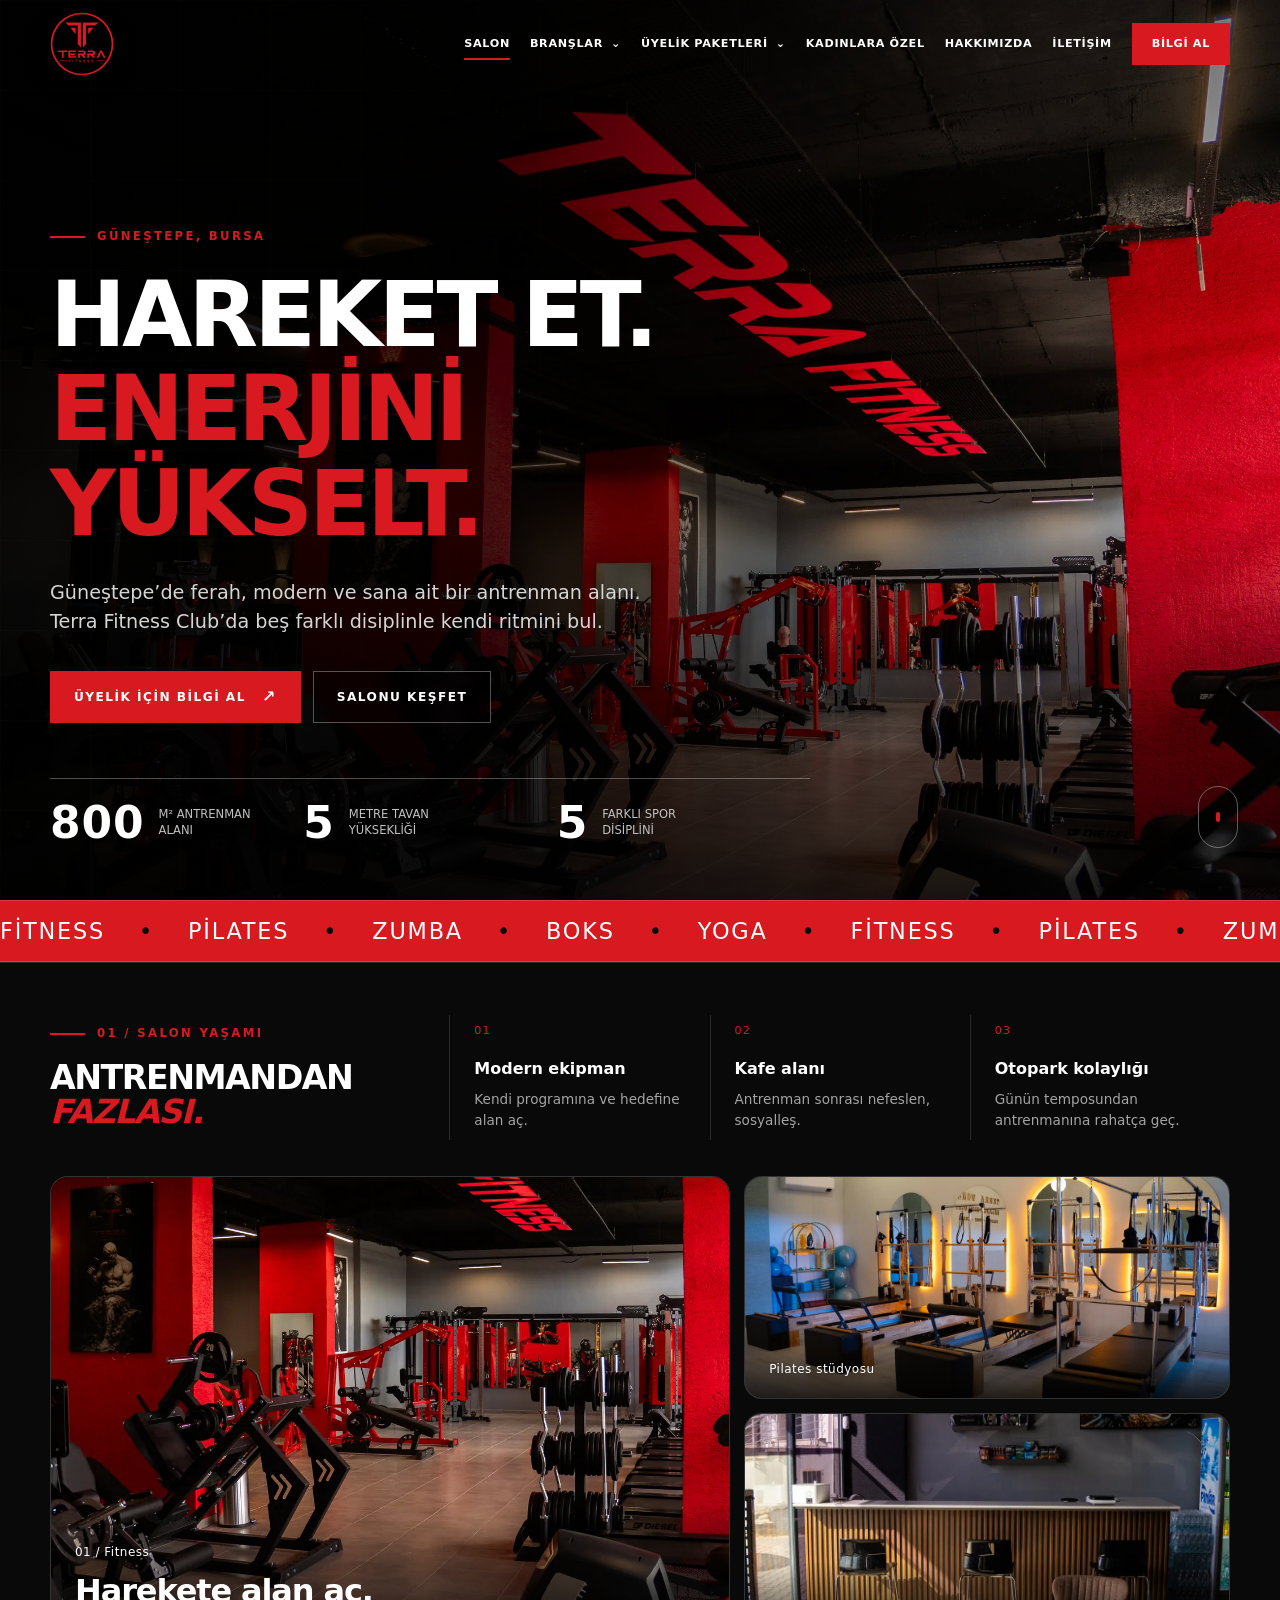
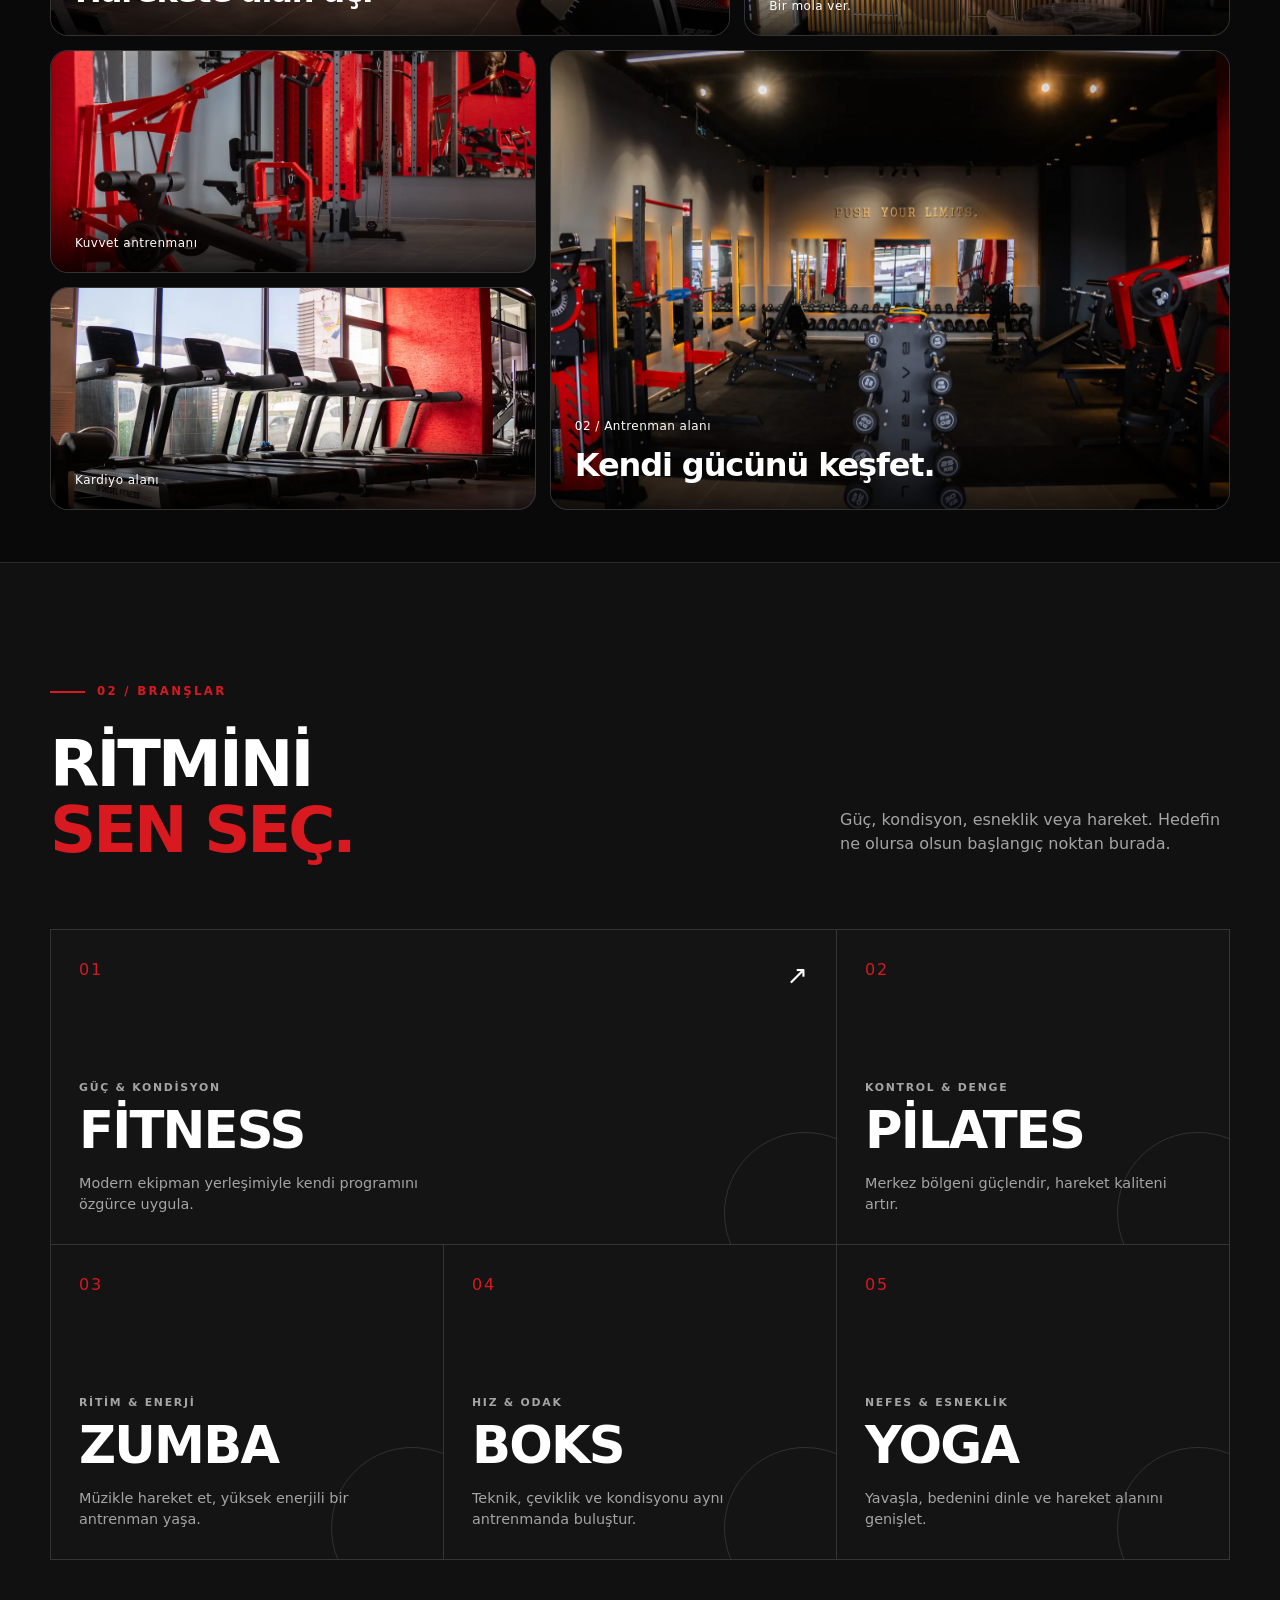
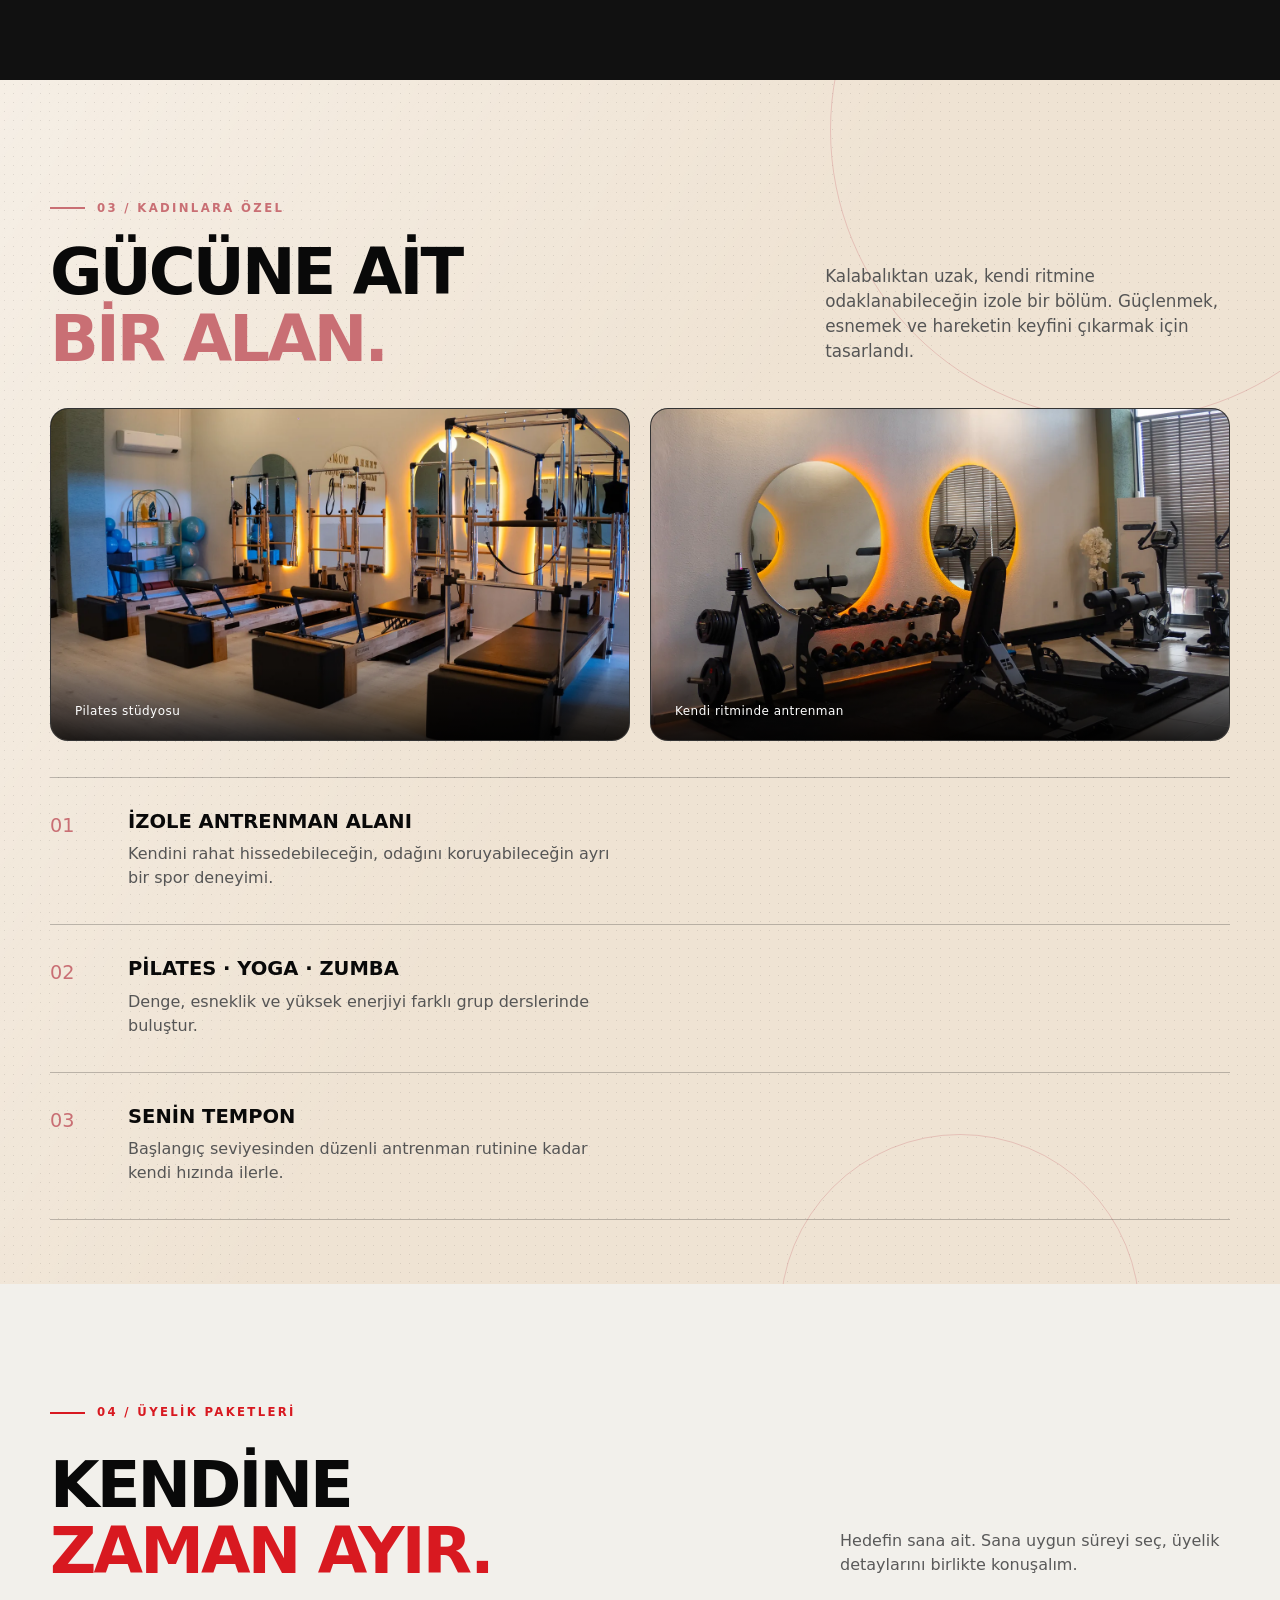
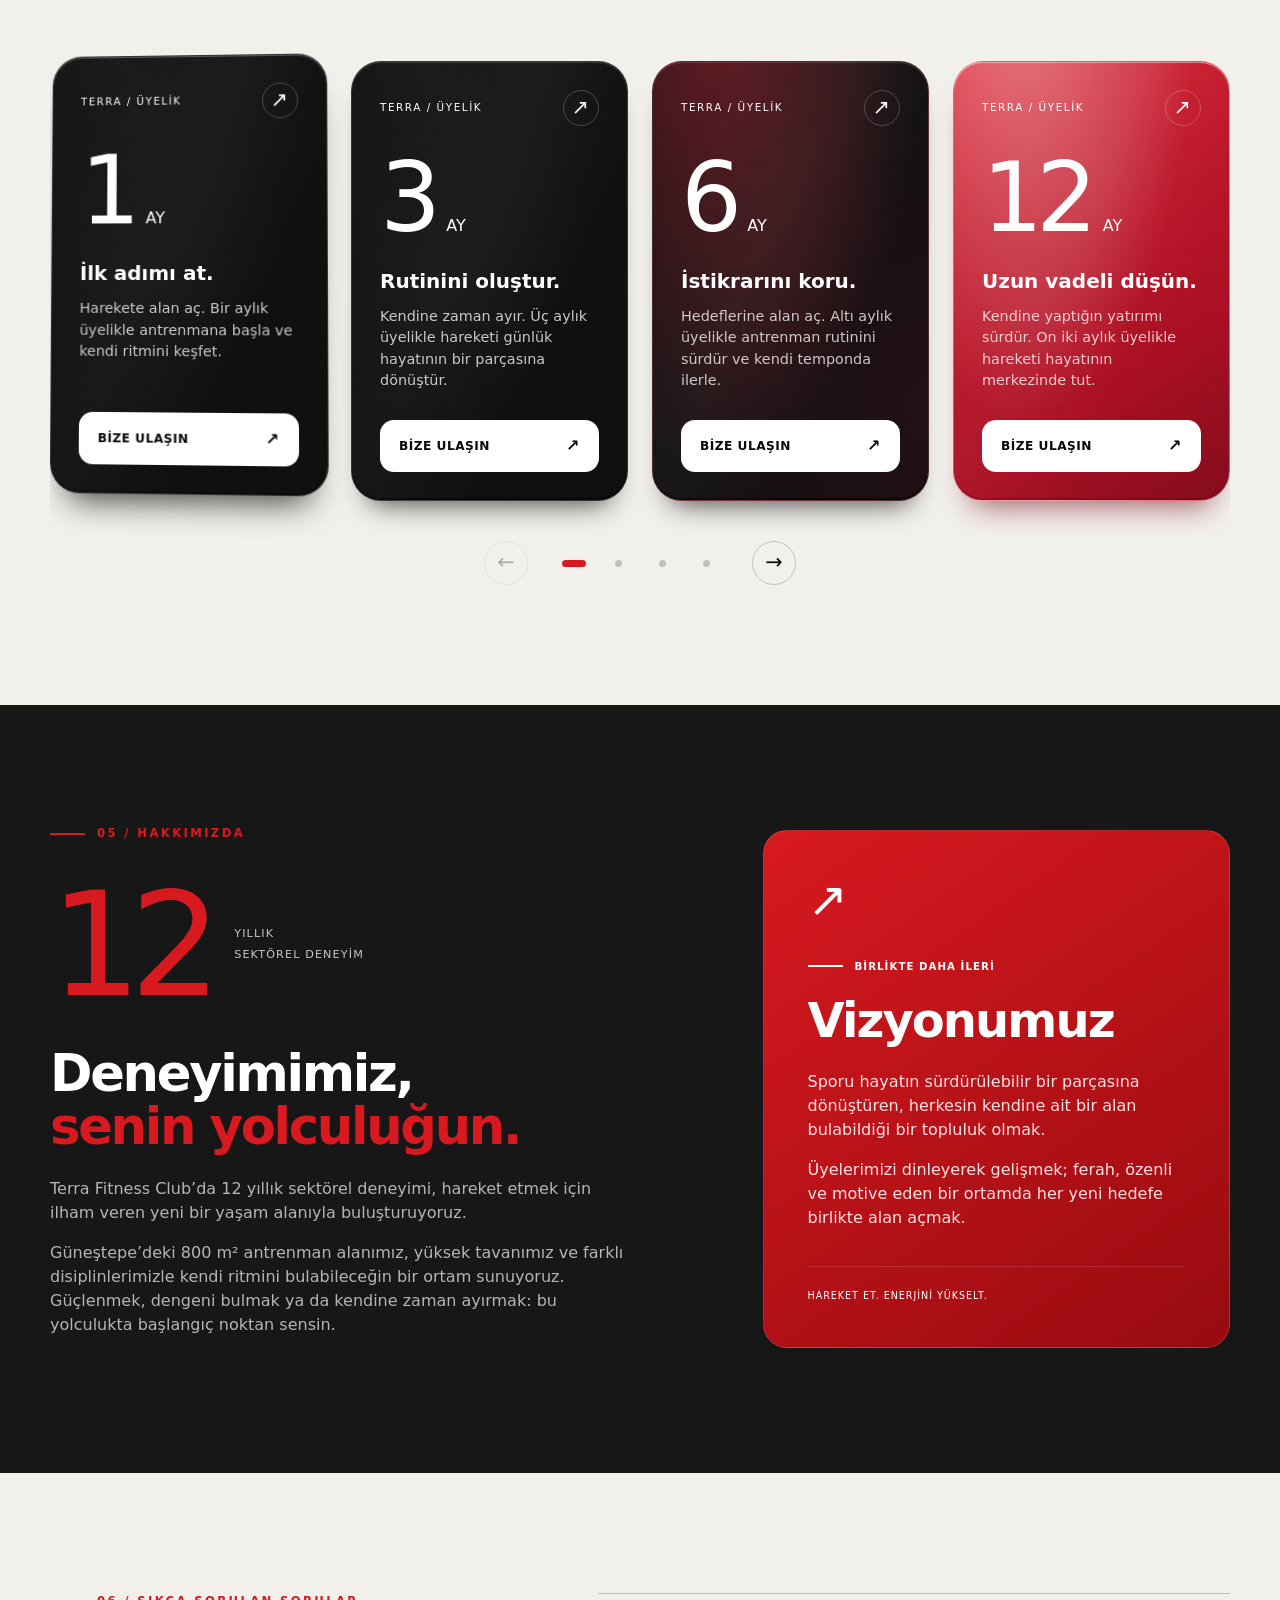
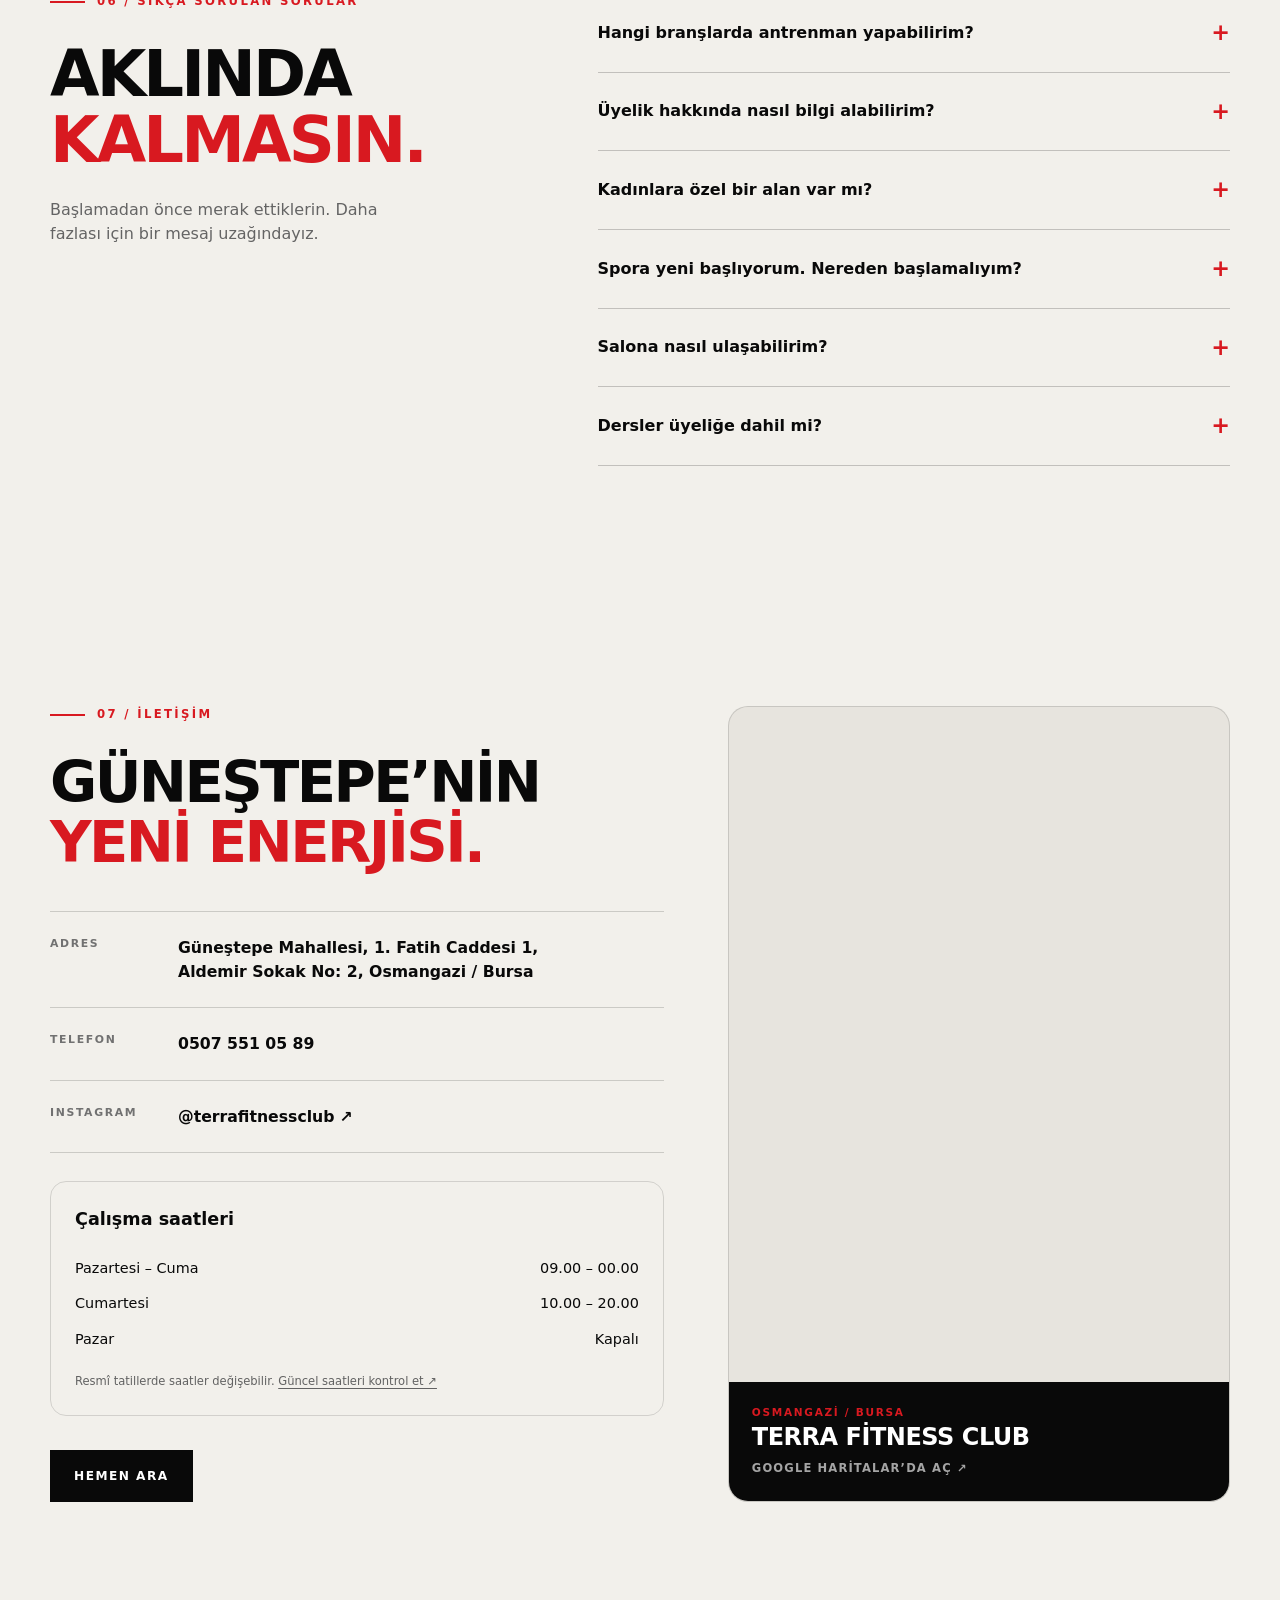
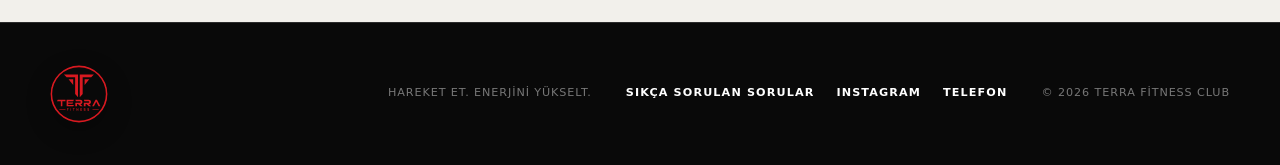
==== commit ac8455ab: "Prepare main site for Cloudflare Pages publication" ====
--- a/index.html
+++ b/index.html
@@ -350,22 +350,10 @@
       </div>
     </section>
 
-    <section class="section testimonials" id="yorumlar" aria-labelledby="testimonials-title">
-      <div class="shell">
-        <div class="section-heading reveal"><p class="kicker">07 / Yorumlar</p><h2 id="testimonials-title">Hareketin<br><em>iyi hissettiren yanı.</em></h2></div>
-        <!-- Yerel taslak: isimler ve yorumlar kurgudur. Yayından önce gerçek üye yorumlarıyla değiştirilecek. -->
-        <div class="testimonial-grid" data-content-status="mockup">
-          <figure class="testimonial-card reveal"><span aria-hidden="true">“</span><blockquote>Salonun ferahlığı ilk girdiğimde dikkatimi çekti. Ekipmanların arasında rahatça hareket edebiliyorum. Antrenmana odaklanmak için güzel bir ortam.</blockquote><figcaption><span class="testimonial-avatar" aria-hidden="true">EK</span><div>Emre Kaya<small>Fitness</small></div></figcaption></figure>
-          <figure class="testimonial-card reveal"><span aria-hidden="true">“</span><blockquote>Pilates stüdyosunu çok sevdim. Aydınlık, düzenli ve kendimi rahat hissettiğim bir alan. Günün temposunda kendime böyle bir zaman ayırmak iyi geliyor.</blockquote><figcaption><span class="testimonial-avatar" aria-hidden="true">SD</span><div>Selin Demir<small>Pilates</small></div></figcaption></figure>
-          <figure class="testimonial-card reveal"><span aria-hidden="true">“</span><blockquote>Hem ağırlık hem kardiyo çalışabileceğim bir yer arıyordum. Salonun düzeni hoşuma gitti. Antrenman sonrası kafede kısa bir mola verebilmek de güzel.</blockquote><figcaption><span class="testimonial-avatar" aria-hidden="true">MA</span><div>Mert Aydın<small>Fitness & kardiyo</small></div></figcaption></figure>
-        </div>
-      </div>
-    </section>
-
     <section class="section location" id="konum" aria-labelledby="location-title">
       <div class="shell location-grid">
         <div class="location-card reveal">
-          <p class="kicker">08 / İletişim</p>
+          <p class="kicker">07 / İletişim</p>
           <h2 id="location-title">Güneştepe’nin<br><em>yeni enerjisi.</em></h2>
 
           <div class="contact-row">
@@ -411,7 +399,6 @@
       <p>Hareket et. Enerjini yükselt.</p>
       <div class="footer-links">
         <a href="#sorular">Sıkça sorulan sorular</a>
-        <a href="#yorumlar">Yorumlar</a>
         <a href="https://www.instagram.com/terrafitnessclub/" target="_blank" rel="noopener">Instagram</a>
         <a href="tel:+905075510589">Telefon</a>
       </div>
--- a/css/style.css
+++ b/css/style.css
@@ -1721,3 +1721,94 @@
   .photo-viewer-control { transition: none; }
   .photo-viewer-control:hover { transform: none; }
 }
+
+/* Ayrı deneme üyeliği sayfası — ana sayfa stillerinden bağımsız kapsam. */
+.trial-page { background: var(--ink); }
+.trial-header { min-height: 106px; display: flex; align-items: center; justify-content: space-between; }
+.trial-brand { display: block; }
+.trial-brand img { width: 76px; height: 76px; }
+.trial-back { display: inline-flex; align-items: center; gap: 10px; font-size: 13px; color: #c5c5c5; padding-block: 12px; }
+.trial-back:hover { color: var(--white); }
+.trial-back span { color: var(--red); font-size: 22px; }
+.trial-layout { display: grid; grid-template-columns: 1.04fr 1fr; min-height: 700px; border: 1px solid var(--line); border-radius: 8px; overflow: hidden; }
+.trial-intro { position: relative; isolation: isolate; display: flex; align-items: flex-end; padding: 48px; background: var(--ink-soft); }
+.trial-photo { position: absolute; inset: 0; width: 100%; height: 100%; object-fit: cover; object-position: 48% center; z-index: -2; }
+.trial-intro::after { content: ''; position: absolute; inset: 0; z-index: -1; background: linear-gradient(180deg, rgba(9,9,9,.24), rgba(9,9,9,.7) 35%, rgba(9,9,9,.97)); }
+.trial-intro-content { width: 100%; }
+.trial-label { display: flex; align-items: center; gap: 9px; font-size: 11px; font-weight: 600; letter-spacing: .16em; margin: 0 0 26px; }
+.trial-label > span { width: 7px; height: 7px; border-radius: 50%; background: var(--red); }
+.trial-intro h1 { margin: 0; font-family: var(--display); font-size: clamp(42px, 4.4vw, 65px); font-weight: var(--heading-weight); line-height: 1.08; letter-spacing: -.055em; }
+.trial-intro h1 em { font-style: normal; color: var(--red); }
+.trial-lead { color: #d0d0d0; font-size: 16px; line-height: 1.65; margin: 24px 0 36px; }
+.trial-pass { display: flex; align-items: center; gap: 22px; padding: 22px 0; border-block: 1px solid rgba(255,255,255,.25); }
+.trial-pass-number { font-size: 54px; line-height: 1; letter-spacing: -.07em; font-weight: 500; }
+.trial-pass-number > span { display: block; font-size: 10px; letter-spacing: .18em; margin-top: 8px; text-align: center; }
+.trial-pass > div { display: grid; gap: 5px; }
+.trial-pass strong { font-size: 16px; font-weight: 500; }
+.trial-pass > div > span { color: var(--muted); font-size: 12px; }
+.trial-pass-arrow { margin-left: auto; font-size: 32px; color: var(--red); }
+.trial-location { margin: 28px 0 0; font-size: 9px; color: #bababa; letter-spacing: .1em; }
+.trial-location span { color: var(--red); margin-inline: 8px; }
+.trial-panel { background: var(--paper); color: var(--ink); padding: 36px 44px 28px; }
+.trial-panel-top { display: flex; justify-content: space-between; align-items: center; color: var(--red); font-size: 10px; font-weight: 650; letter-spacing: .16em; margin-bottom: 22px; }
+.trial-panel-top > span:last-child { font-size: 25px; line-height: 1; }
+.trial-panel h2 { margin: 0; font-size: clamp(30px, 3vw, 42px); font-weight: var(--heading-weight); line-height: 1.12; letter-spacing: -.045em; }
+.trial-description { margin: 14px 0 27px; color: #61605c; font-size: 14px; line-height: 1.7; }
+.trial-form { display: grid; gap: 20px; scroll-margin-top: 24px; }
+.trial-name-row { display: grid; grid-template-columns: 1fr 1fr; gap: 16px; }
+.trial-field { display: grid; gap: 8px; min-width: 0; }
+.trial-field label { font-size: 12px; font-weight: 600; }
+.trial-field label > span { color: var(--red); }
+.trial-field input { width: 100%; min-width: 0; min-height: 52px; border: 1px solid #d4d2cd; border-radius: 4px; padding: 13px 14px; background: #faf9f6; color: var(--ink); font: inherit; font-size: 16px; transition: border-color 180ms ease, box-shadow 180ms ease; }
+.trial-field input::placeholder { color: #797873; font-size: 14px; }
+.trial-field input:focus-visible { outline: 2px solid var(--red); outline-offset: 2px; border-color: var(--red); }
+.trial-field input:user-invalid { border-color: var(--red); }
+.trial-field-hint { color: #6c6b66; font-size: 11px; }
+.trial-data-note { margin: 0; color: #686762; font-size: 11px; line-height: 1.7; }
+.trial-submit { display: flex; align-items: center; justify-content: space-between; gap: 12px; width: 100%; min-height: 56px; padding: 15px 20px; border: 0; border-radius: 4px; background: var(--red); color: var(--white); text-align: left; font-size: 14px; font-weight: 600; cursor: pointer; transition: background 180ms ease; }
+.trial-submit > span:last-child { font-size: 23px; font-weight: 400; line-height: 1; }
+.trial-submit:hover { background: var(--red-dark); }
+.trial-submit:disabled { opacity: .6; cursor: not-allowed; }
+.trial-submit:focus-visible { outline: 2px solid var(--ink); outline-offset: 3px; }
+.trial-preview { margin: -7px 0 0; font-size: 10px; color: #6c6b66; text-align: center; }
+.trial-status { margin: 0; padding: 14px; background: #e5e1d9; border-left: 3px solid var(--red); font-size: 13px; line-height: 1.65; }
+.trial-status[hidden] { display: none; }
+.trial-status:focus-visible { outline: 2px solid var(--red); outline-offset: 3px; }
+.trial-panel-bottom { display: flex; gap: 4px; justify-content: center; flex-wrap: wrap; border-top: 1px solid #d4d2cd; padding-top: 19px; margin-top: 28px; font-size: 11px; color: #686762; }
+.trial-panel-bottom strong { color: var(--ink); font-weight: 600; }
+.trial-footer { display: flex; justify-content: space-between; gap: 16px; padding-block: 24px; font-size: 10px; color: var(--muted); }
+@media (max-width: 900px) {
+  .trial-layout { grid-template-columns: 1fr; }
+  .trial-intro { padding: 32px; }
+  .trial-intro h1 { font-size: 52px; }
+  .trial-intro::after { background: linear-gradient(90deg, rgba(9,9,9,.95), rgba(9,9,9,.62)); }
+  .trial-lead { margin: 18px 0 24px; }
+  .trial-pass { padding-block: 16px; }
+  .trial-pass-number { font-size: 40px; }
+  .trial-location { margin-top: 20px; }
+  .trial-panel { padding: 32px; }
+}
+@media (max-width: 620px) {
+  .trial-header { min-height: 84px; }
+  .trial-brand img { width: 62px; height: 62px; }
+  .trial-back { font-size: 11px; }
+  .trial-layout { width: 100%; border-inline: 0; border-radius: 0; }
+  .trial-intro { padding: 30px 24px 24px; }
+  .trial-label { margin-bottom: 18px; font-size: 9px; }
+  .trial-intro h1 { font-size: clamp(36px, 10.8vw, 52px); }
+  .trial-lead { font-size: 14px; margin-block: 16px 22px; }
+  .trial-pass { gap: 18px; padding-block: 14px; }
+  .trial-pass-number { font-size: 36px; }
+  .trial-pass strong { font-size: 14px; }
+  .trial-location { font-size: 8px; letter-spacing: .07em; }
+  .trial-panel { padding: 28px 24px; }
+  .trial-panel-top { margin-bottom: 16px; }
+  .trial-description { margin-bottom: 24px; font-size: 13px; }
+  .trial-name-row { gap: 12px; }
+  .trial-form { gap: 18px; }
+  .trial-field input { padding-inline: 12px; }
+  .trial-footer { flex-direction: column; gap: 5px; padding-block: 20px; }
+}
+@media (prefers-reduced-motion: reduce) {
+  .trial-field input, .trial-submit { transition: none; }
+}
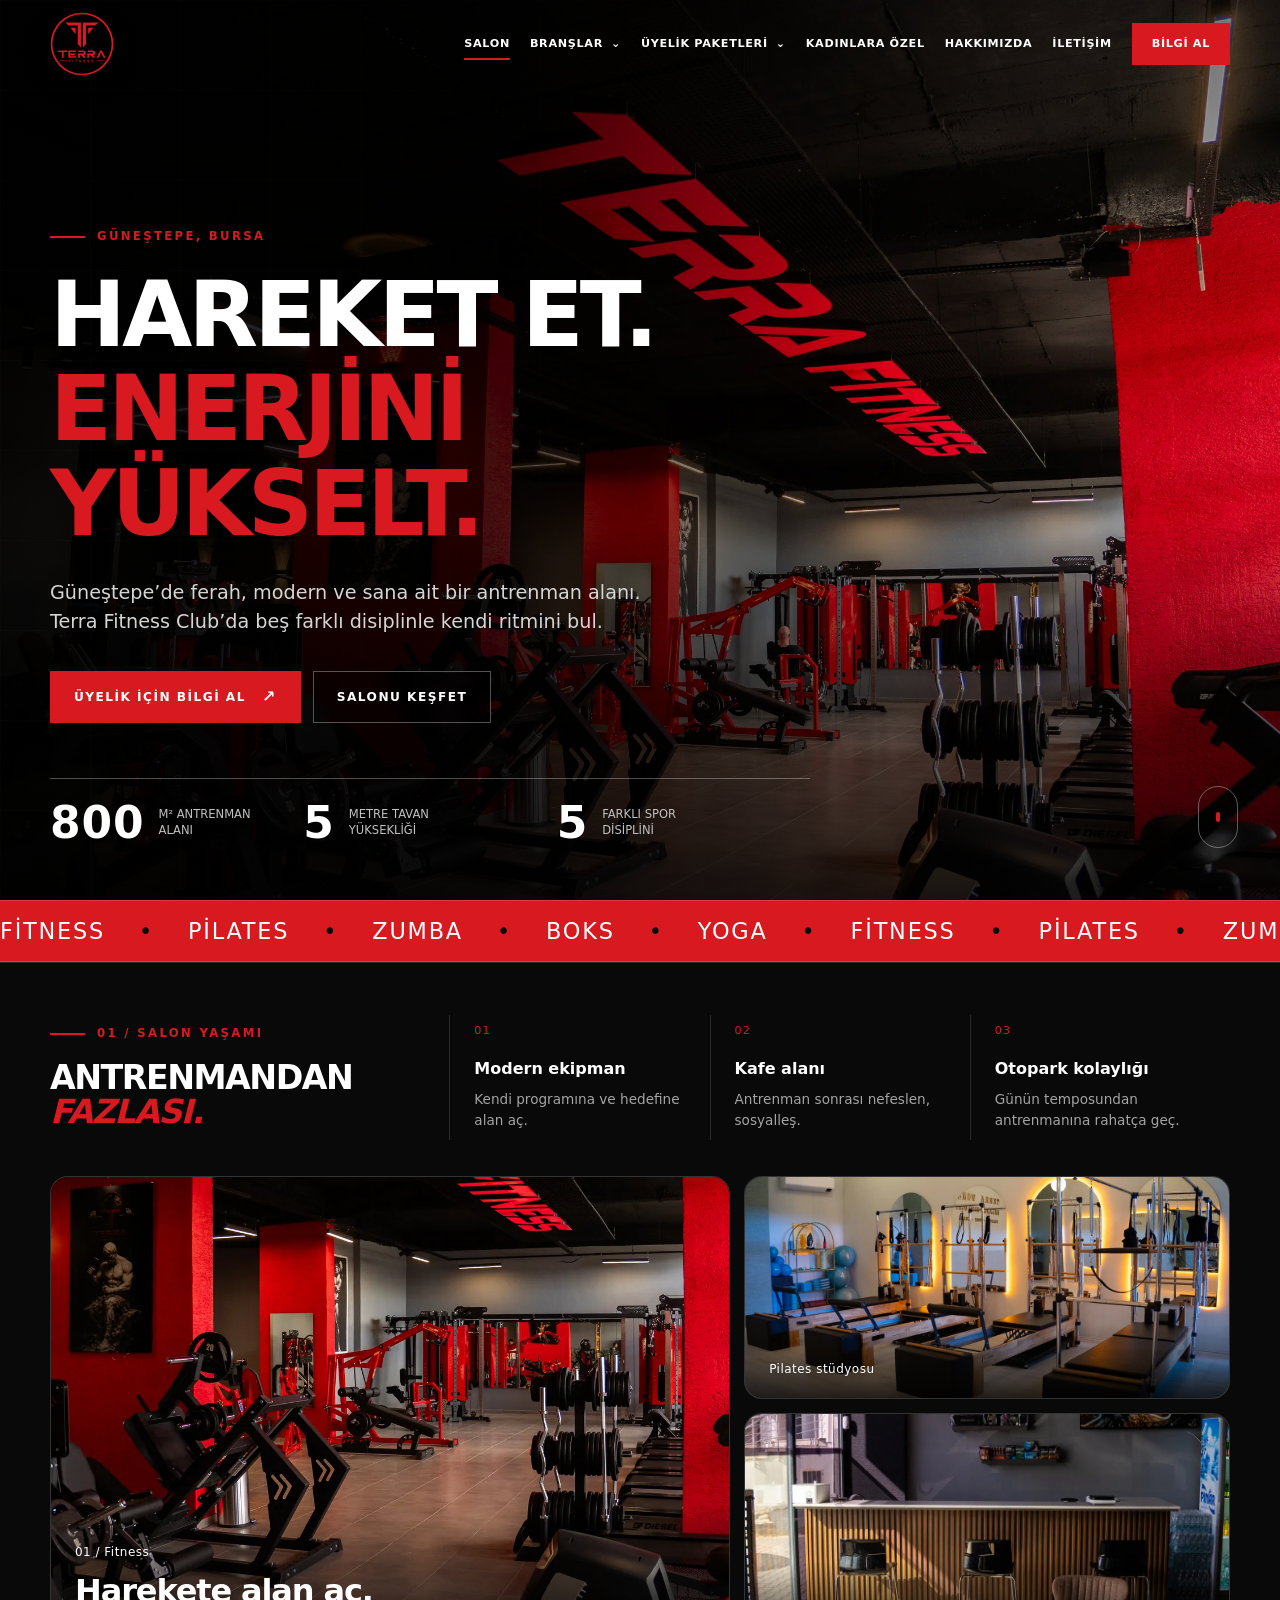
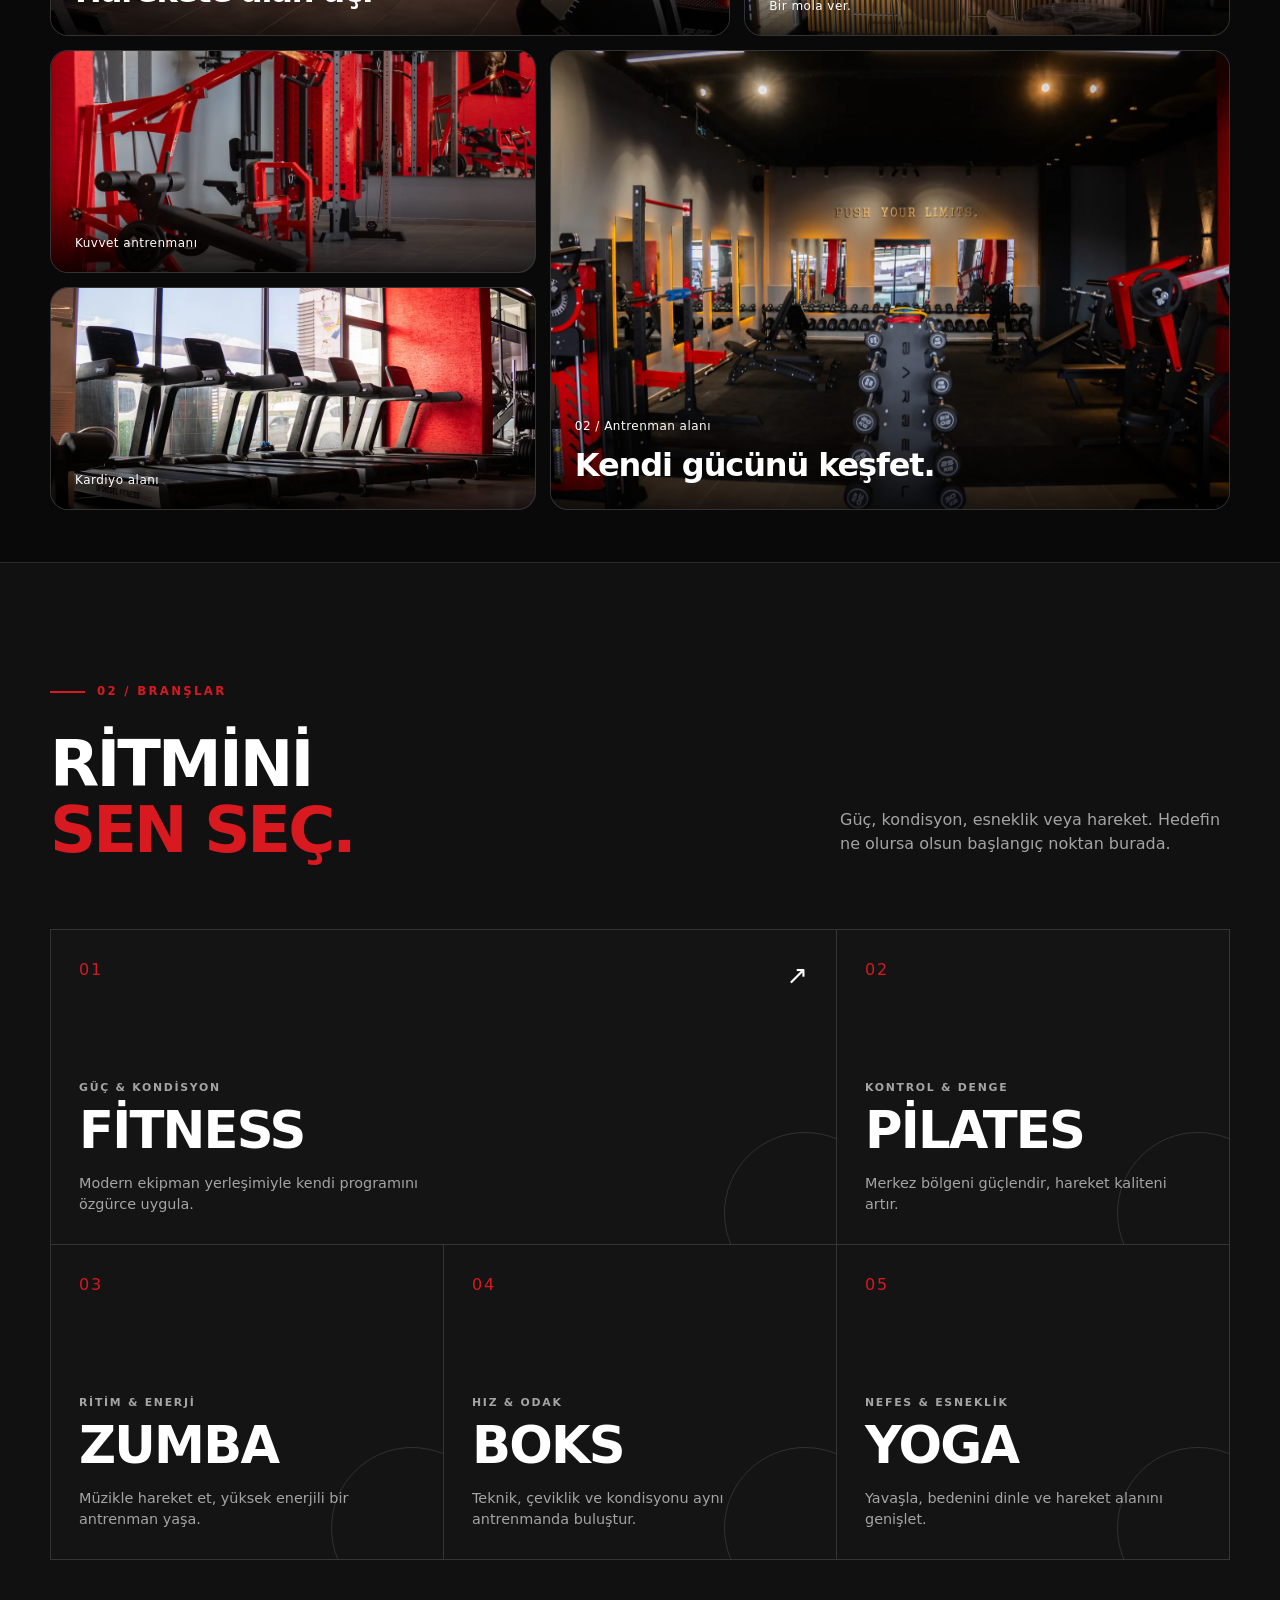
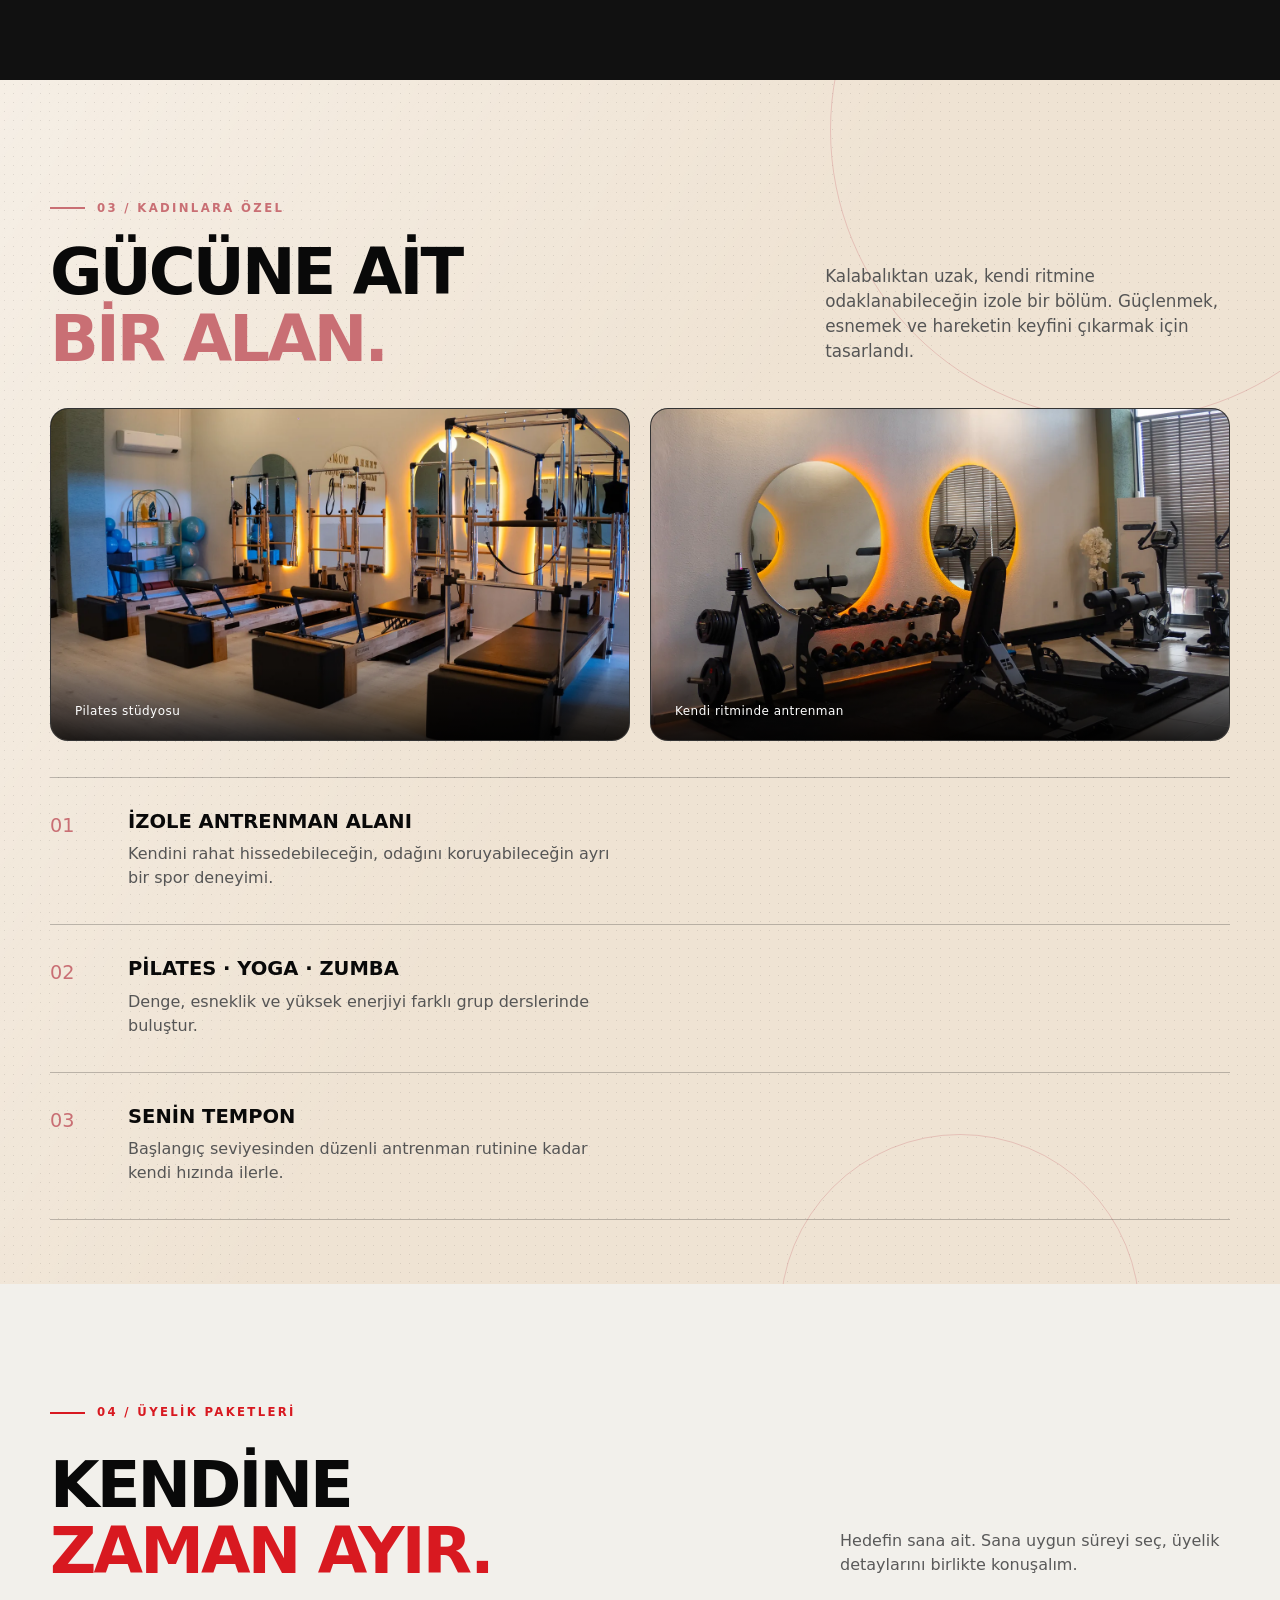
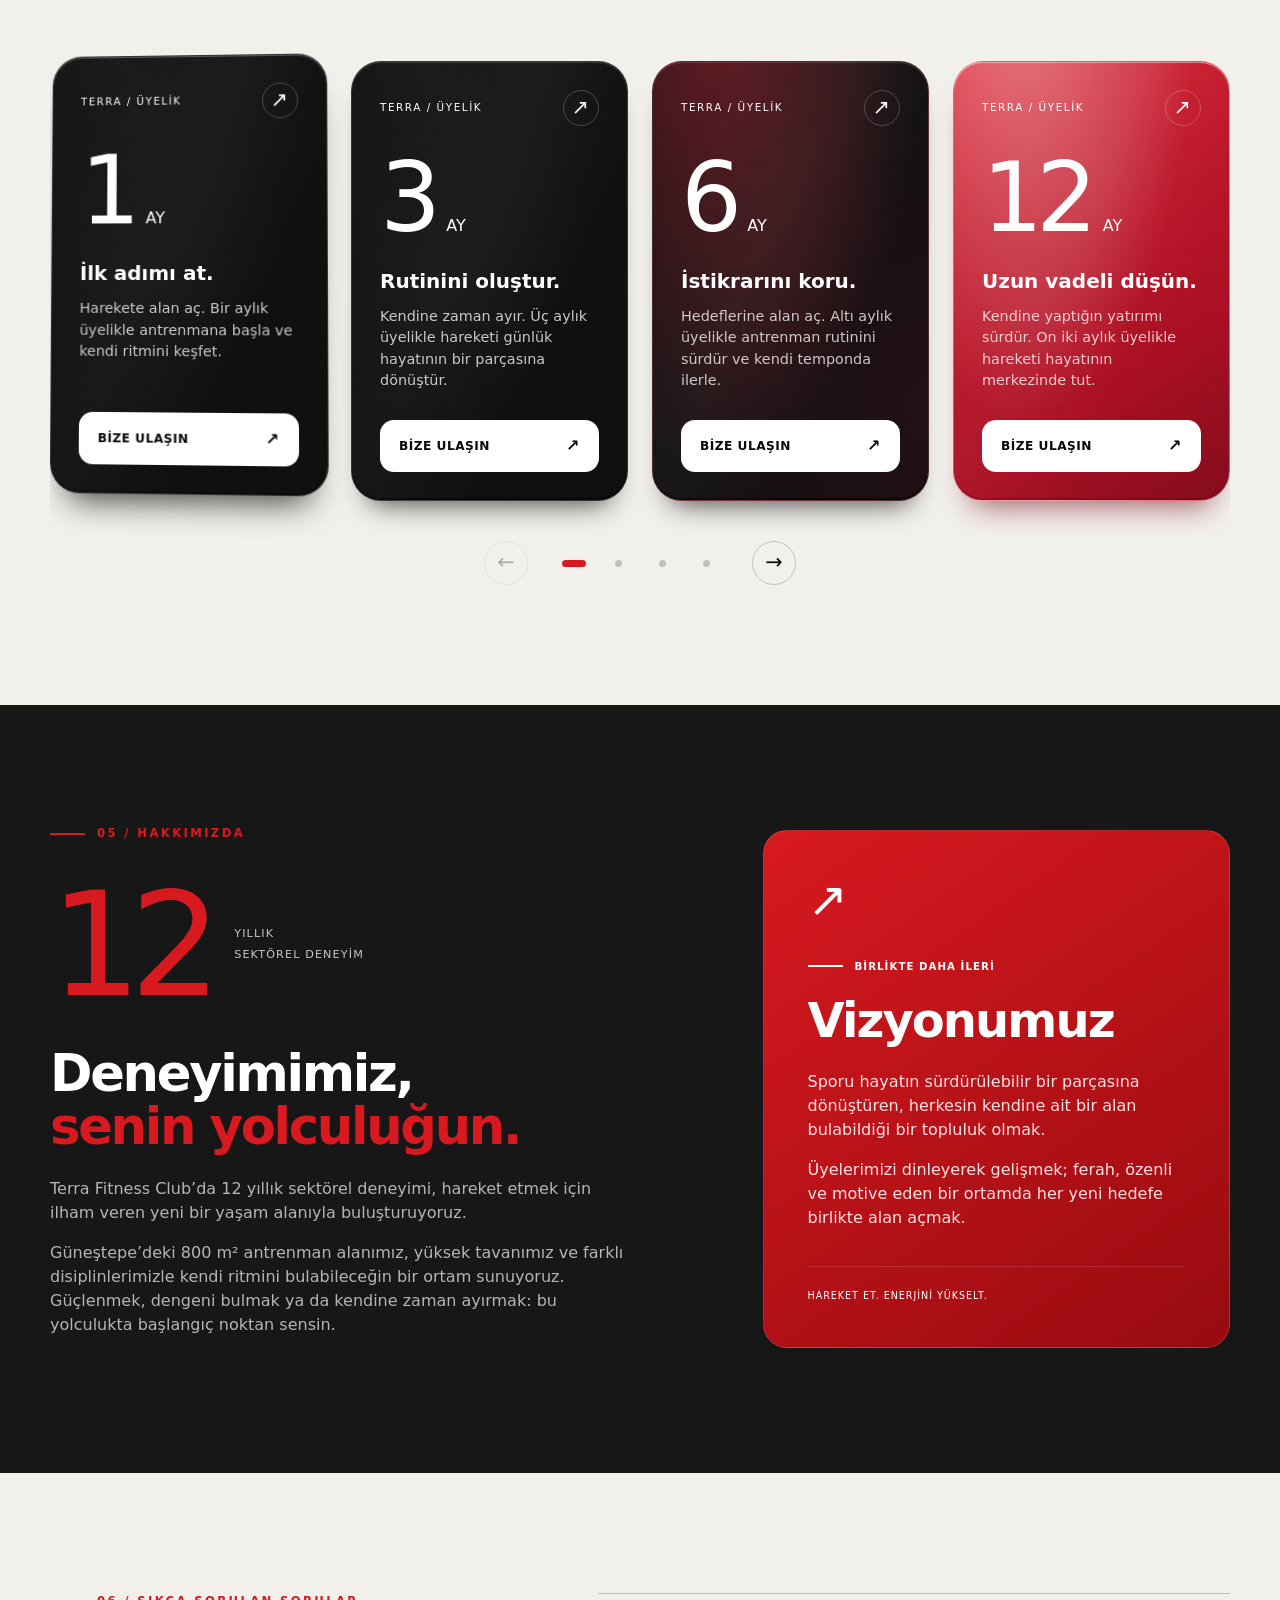
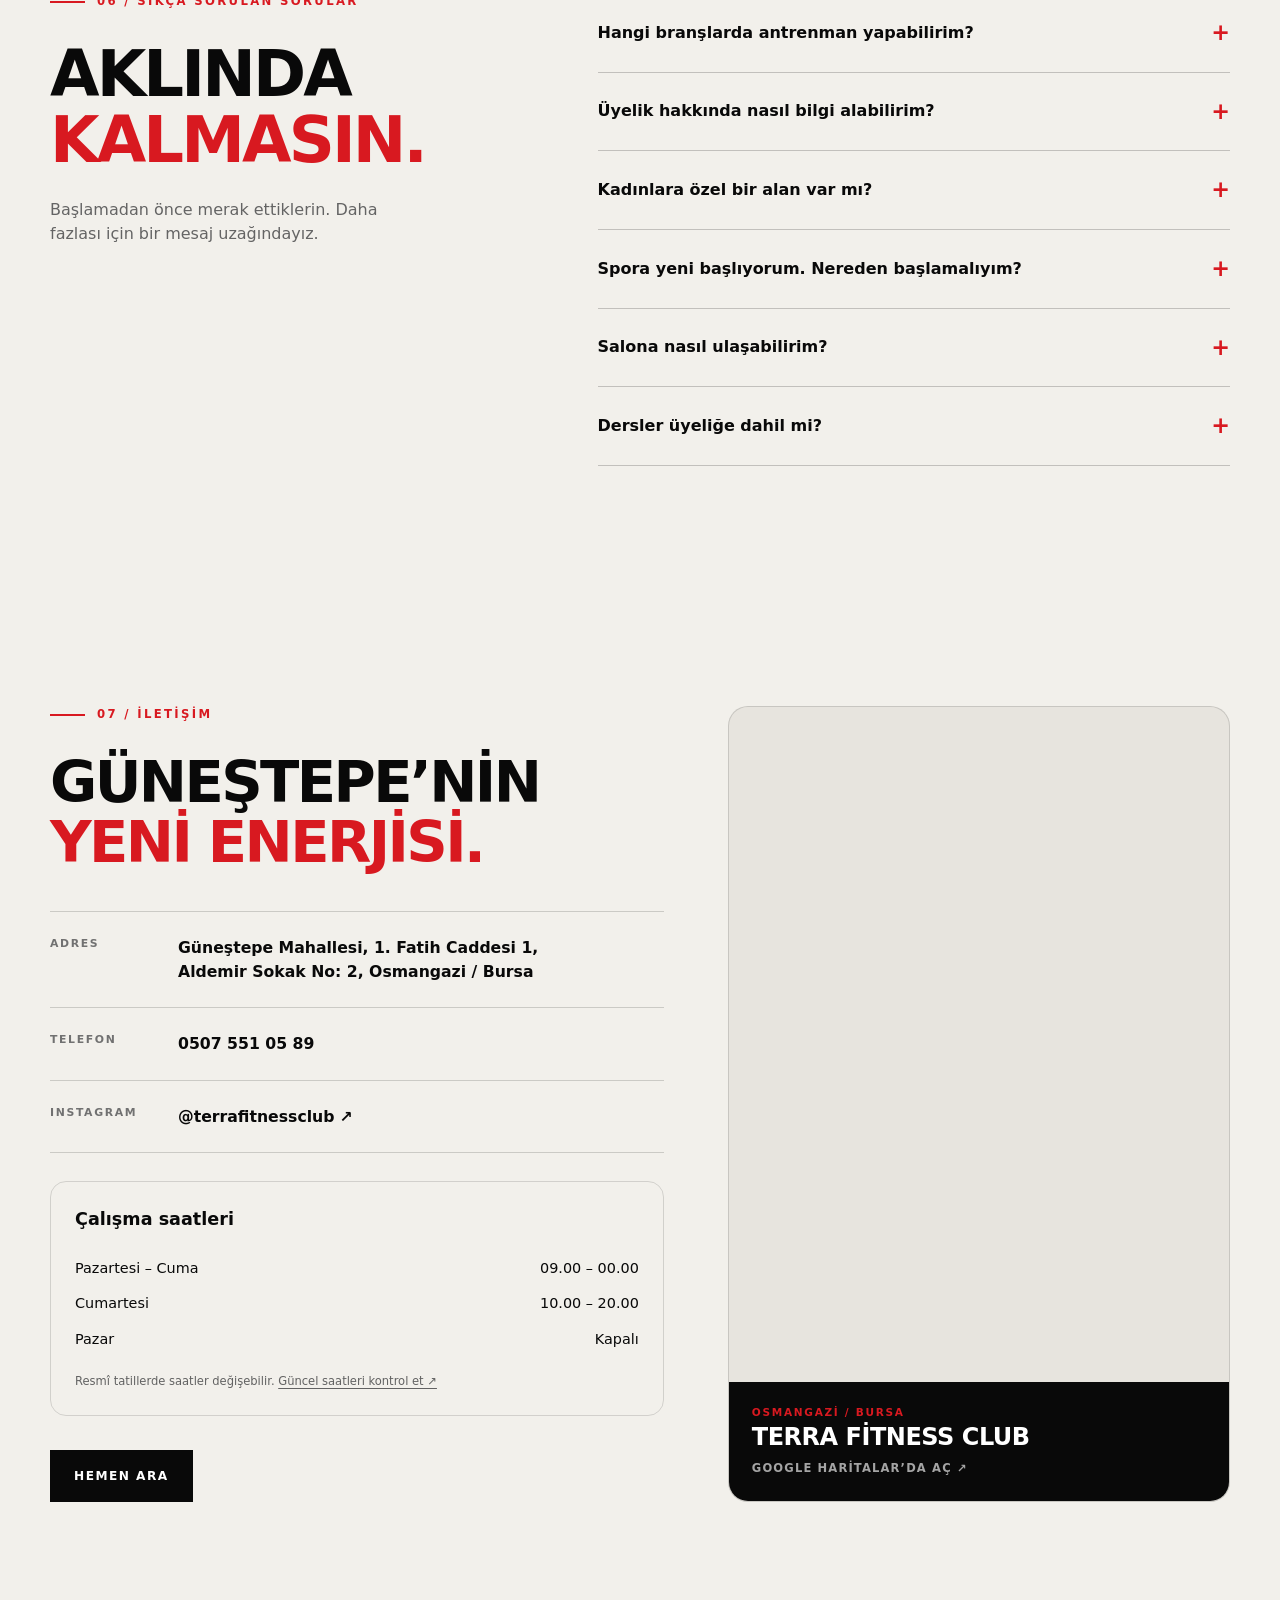
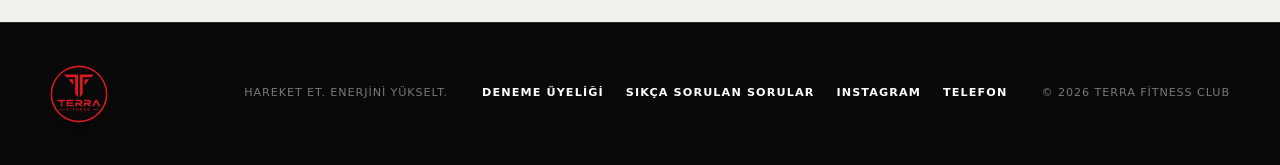
==== commit cba2a804: "Add sitemap robots and canonical metadata" ====
--- a/index.html
+++ b/index.html
@@ -6,6 +6,20 @@
   <meta name="theme-color" content="#0a0a0a">
   <meta name="description" content="Terra Fitness Club — Güneştepe, Osmangazi'de 800 m² antrenman alanı, 5 metre tavan yüksekliği ve farklı spor disiplinleri.">
   <title>Terra Fitness Club | Güneştepe, Bursa</title>
+  <link rel="canonical" href="https://www.terrafitnessclub.com/">
+  <meta property="og:type" content="website">
+  <meta property="og:locale" content="tr_TR">
+  <meta property="og:site_name" content="Terra Fitness Club">
+  <meta property="og:title" content="Terra Fitness Club | Güneştepe, Bursa">
+  <meta property="og:description" content="Terra Fitness Club — Güneştepe, Osmangazi&#x27;de 800 m² antrenman alanı, 5 metre tavan yüksekliği ve farklı spor disiplinleri.">
+  <meta property="og:url" content="https://www.terrafitnessclub.com/">
+  <meta property="og:image" content="https://www.terrafitnessclub.com/assets/terra-gym-hero.webp">
+  <meta property="og:image:alt" content="Terra Fitness Club antrenman alanı">
+  <meta name="twitter:card" content="summary_large_image">
+  <meta name="twitter:title" content="Terra Fitness Club | Güneştepe, Bursa">
+  <meta name="twitter:description" content="Terra Fitness Club — Güneştepe, Osmangazi&#x27;de 800 m² antrenman alanı, 5 metre tavan yüksekliği ve farklı spor disiplinleri.">
+  <meta name="twitter:image" content="https://www.terrafitnessclub.com/assets/terra-gym-hero.webp">
+  <meta name="twitter:image:alt" content="Terra Fitness Club antrenman alanı">
   <link rel="icon" href="assets/terra-logo.svg" type="image/svg+xml">
   <link rel="preload" href="assets/terra-gym-hero.webp?v=2" as="image" type="image/webp">
   <script>document.documentElement.classList.add('js');</script>
@@ -398,6 +412,7 @@
       </a>
       <p>Hareket et. Enerjini yükselt.</p>
       <div class="footer-links">
+        <a href="/deneme">Deneme üyeliği</a>
         <a href="#sorular">Sıkça sorulan sorular</a>
         <a href="https://www.instagram.com/terrafitnessclub/" target="_blank" rel="noopener">Instagram</a>
         <a href="tel:+905075510589">Telefon</a>
--- a/css/style.css
+++ b/css/style.css
@@ -1754,7 +1754,10 @@
 .trial-panel-top > span:last-child { font-size: 25px; line-height: 1; }
 .trial-panel h2 { margin: 0; font-size: clamp(30px, 3vw, 42px); font-weight: var(--heading-weight); line-height: 1.12; letter-spacing: -.045em; }
 .trial-description { margin: 14px 0 27px; color: #61605c; font-size: 14px; line-height: 1.7; }
-.trial-form { display: grid; gap: 20px; scroll-margin-top: 24px; }
+#trial-security { min-width: 0; }
+.trial-panel { min-width: 0; }
+.trial-honeypot { position: absolute; width: 1px; height: 1px; overflow: hidden; clip-path: inset(50%); }
+.trial-form { min-width: 0; display: grid; gap: 20px; scroll-margin-top: 24px; }
 .trial-name-row { display: grid; grid-template-columns: 1fr 1fr; gap: 16px; }
 .trial-field { display: grid; gap: 8px; min-width: 0; }
 .trial-field label { font-size: 12px; font-weight: 600; }
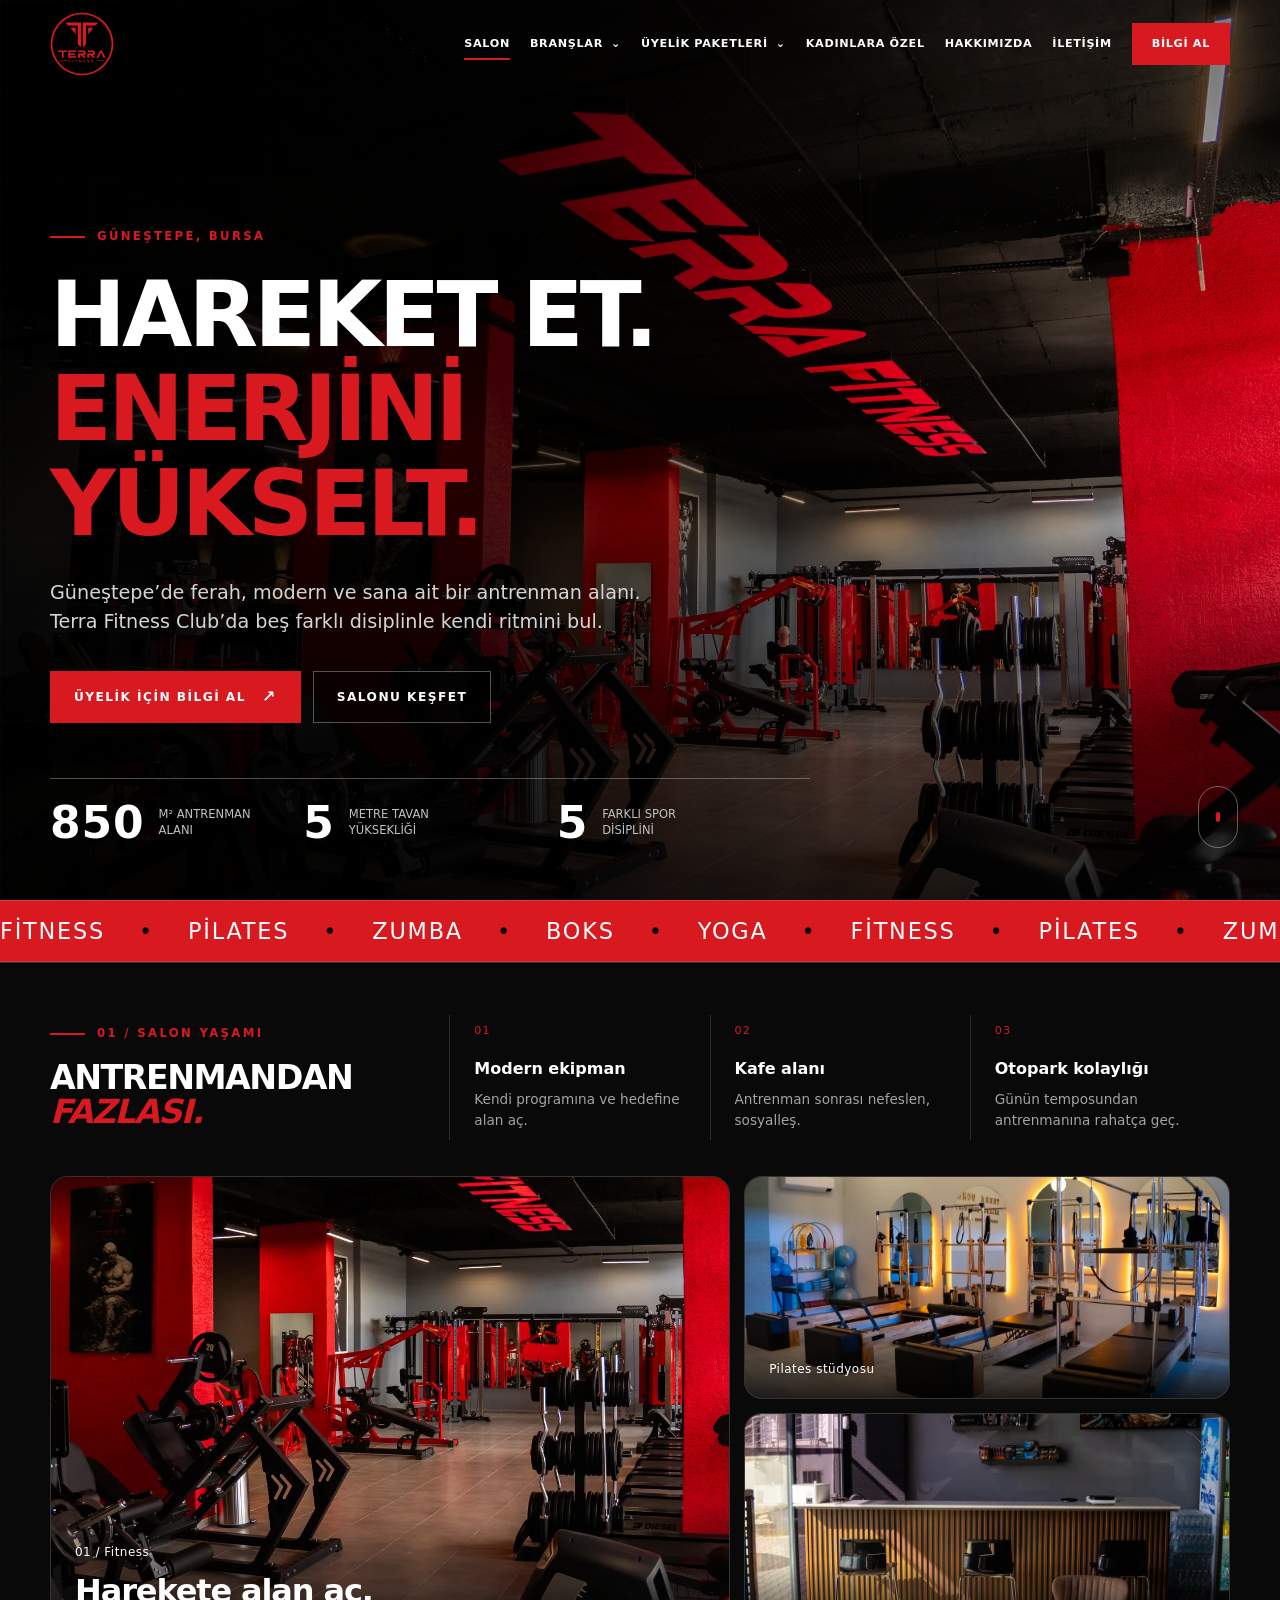
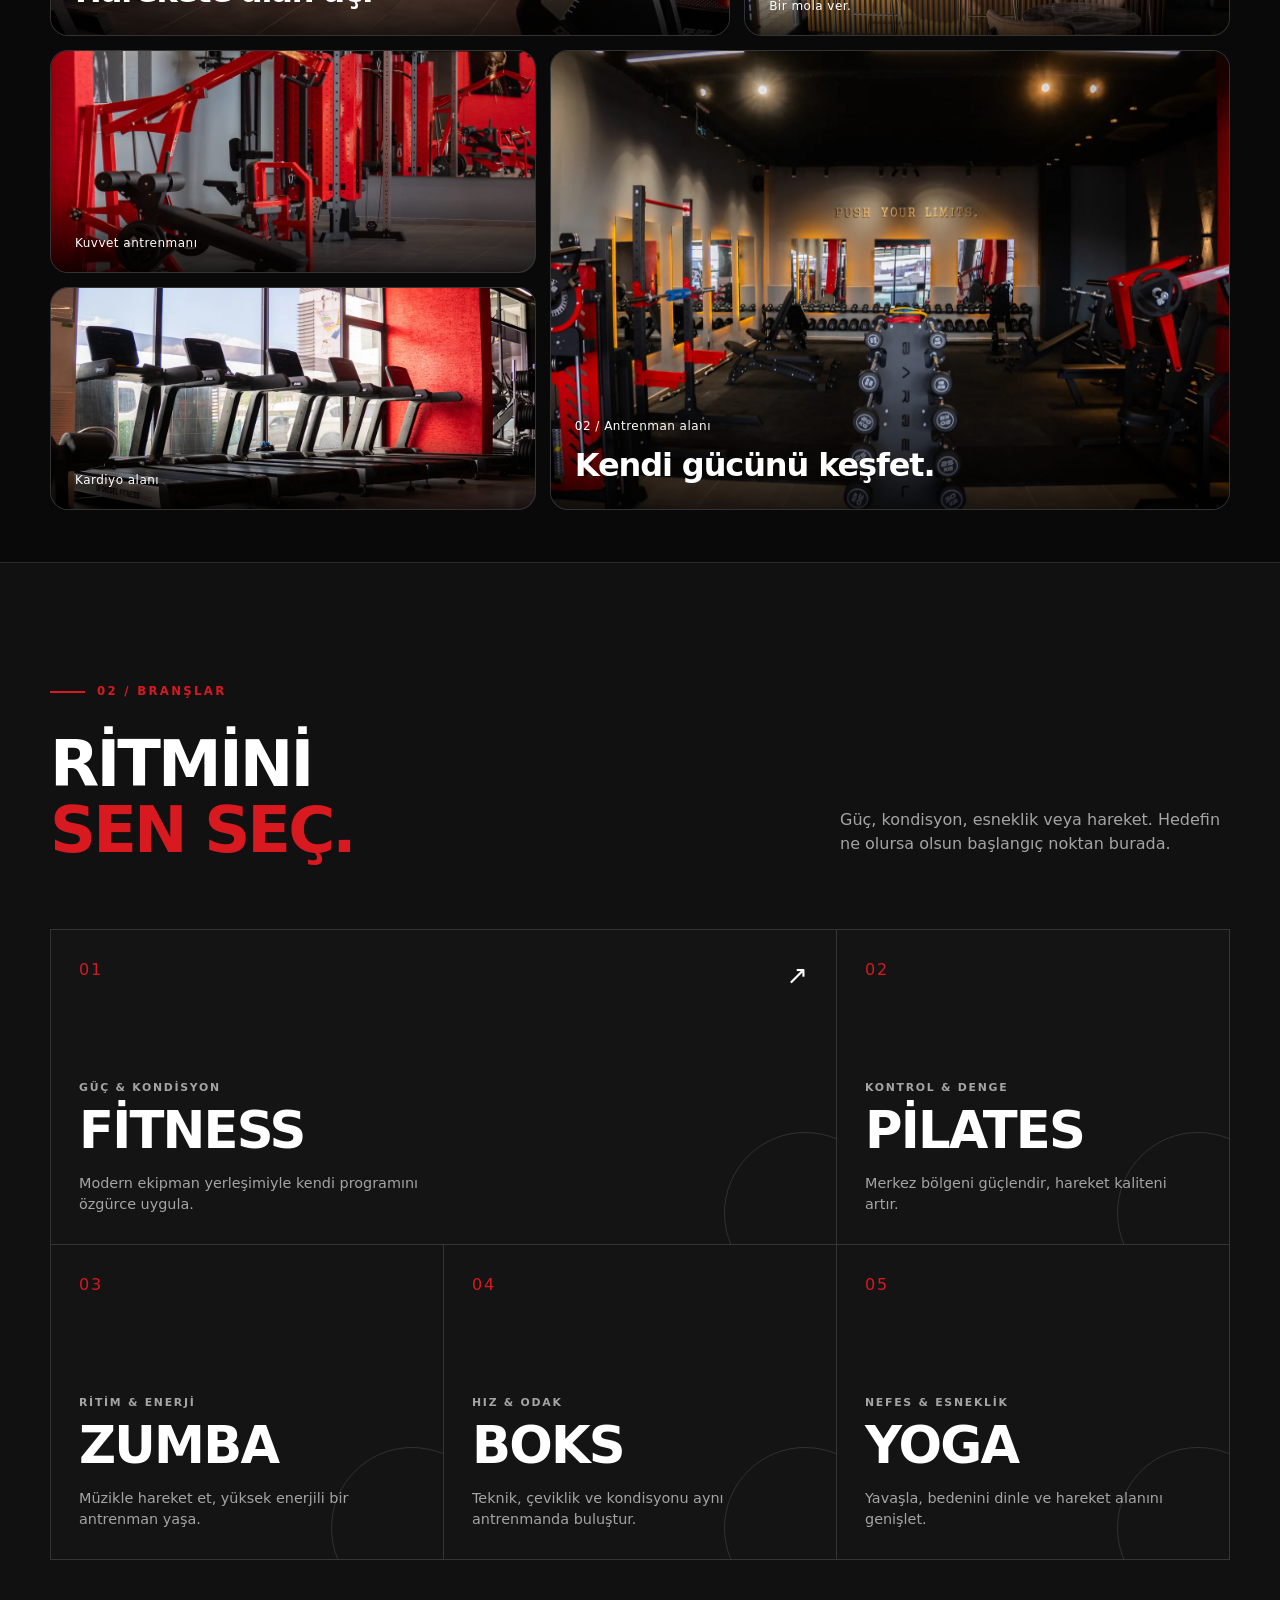
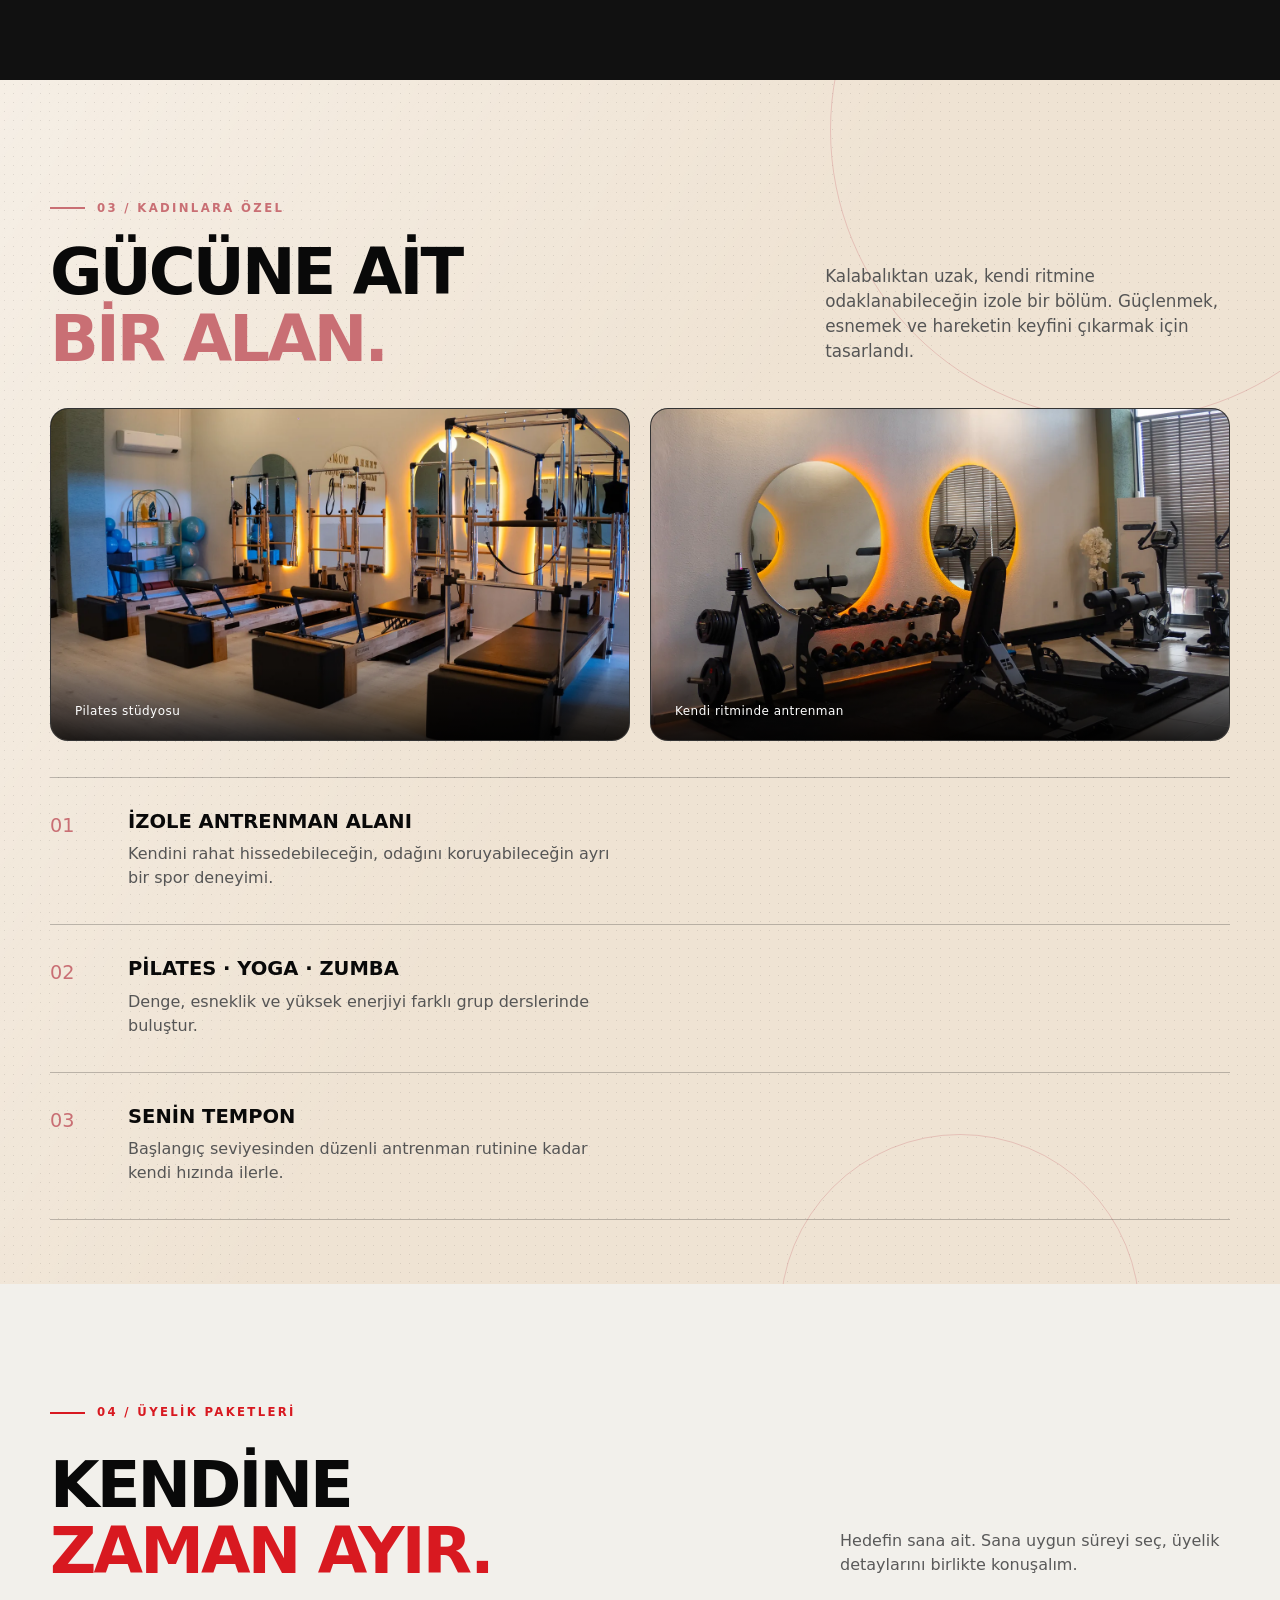
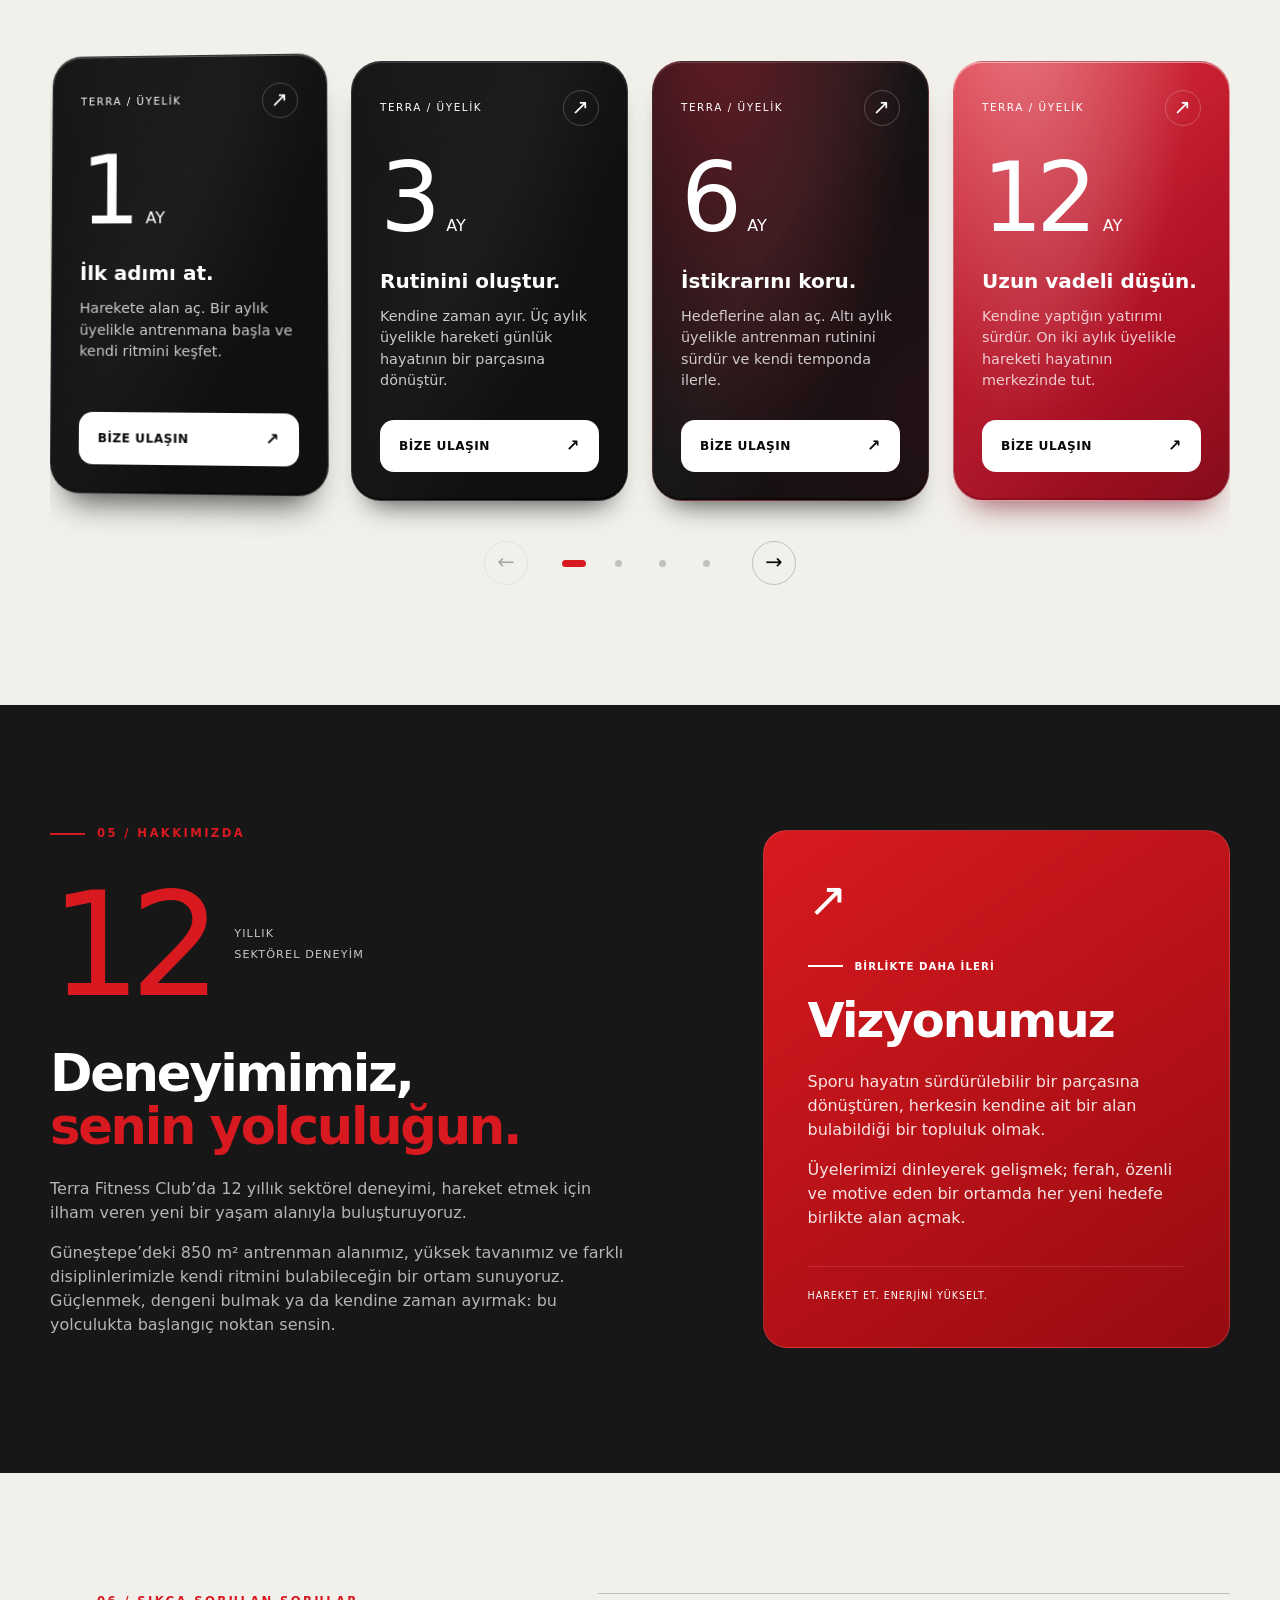
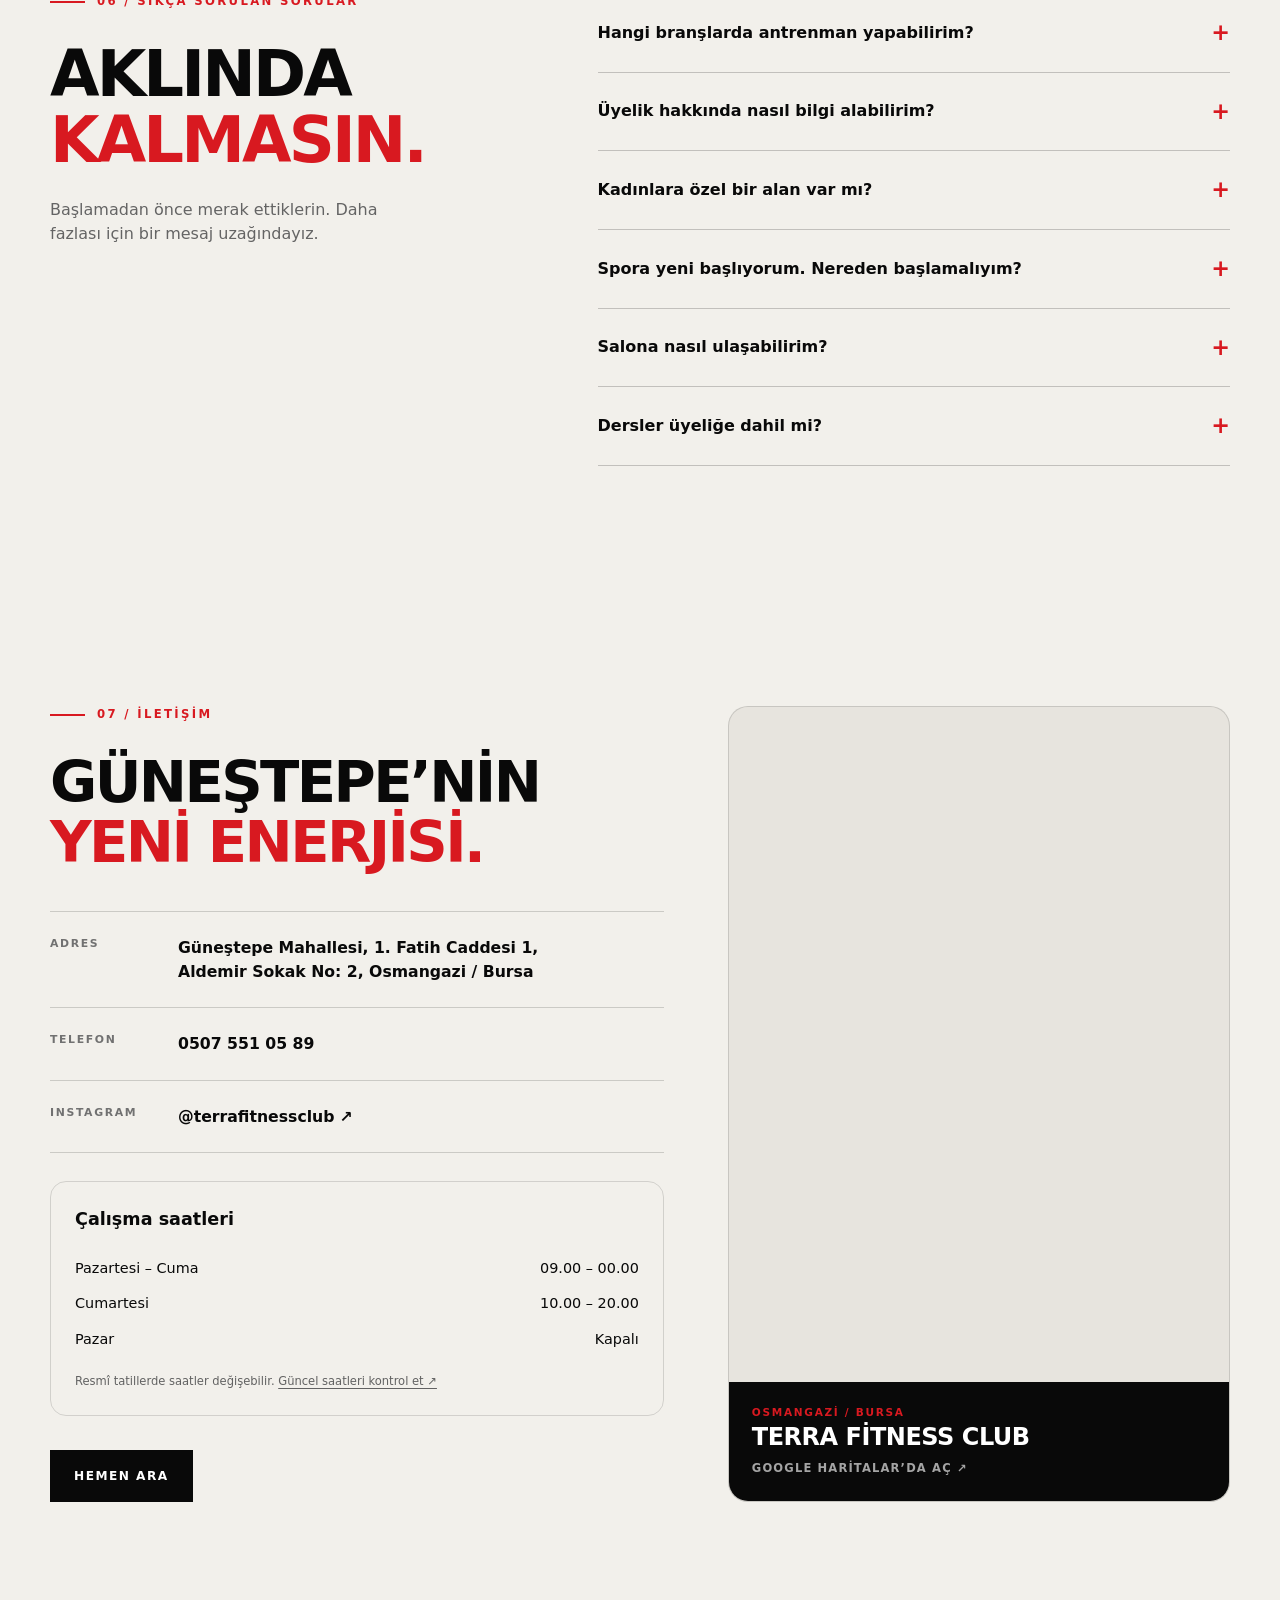
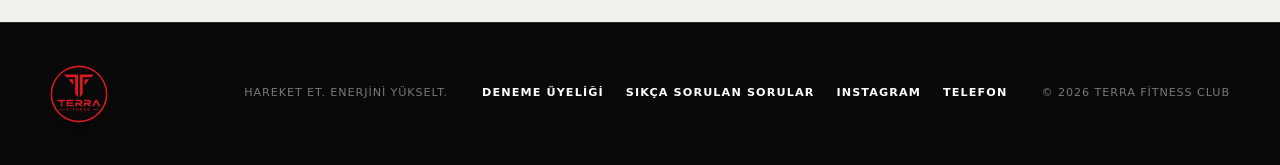
==== commit 4e850e15: "Update training area to 850 square metres and record deployment" ====
--- a/index.html
+++ b/index.html
@@ -4,20 +4,20 @@
   <meta charset="utf-8">
   <meta name="viewport" content="width=device-width, initial-scale=1">
   <meta name="theme-color" content="#0a0a0a">
-  <meta name="description" content="Terra Fitness Club — Güneştepe, Osmangazi'de 800 m² antrenman alanı, 5 metre tavan yüksekliği ve farklı spor disiplinleri.">
+  <meta name="description" content="Terra Fitness Club — Güneştepe, Osmangazi'de 850 m² antrenman alanı, 5 metre tavan yüksekliği ve farklı spor disiplinleri.">
   <title>Terra Fitness Club | Güneştepe, Bursa</title>
   <link rel="canonical" href="https://www.terrafitnessclub.com/">
   <meta property="og:type" content="website">
   <meta property="og:locale" content="tr_TR">
   <meta property="og:site_name" content="Terra Fitness Club">
   <meta property="og:title" content="Terra Fitness Club | Güneştepe, Bursa">
-  <meta property="og:description" content="Terra Fitness Club — Güneştepe, Osmangazi&#x27;de 800 m² antrenman alanı, 5 metre tavan yüksekliği ve farklı spor disiplinleri.">
+  <meta property="og:description" content="Terra Fitness Club — Güneştepe, Osmangazi&#x27;de 850 m² antrenman alanı, 5 metre tavan yüksekliği ve farklı spor disiplinleri.">
   <meta property="og:url" content="https://www.terrafitnessclub.com/">
   <meta property="og:image" content="https://www.terrafitnessclub.com/assets/terra-gym-hero.webp">
   <meta property="og:image:alt" content="Terra Fitness Club antrenman alanı">
   <meta name="twitter:card" content="summary_large_image">
   <meta name="twitter:title" content="Terra Fitness Club | Güneştepe, Bursa">
-  <meta name="twitter:description" content="Terra Fitness Club — Güneştepe, Osmangazi&#x27;de 800 m² antrenman alanı, 5 metre tavan yüksekliği ve farklı spor disiplinleri.">
+  <meta name="twitter:description" content="Terra Fitness Club — Güneştepe, Osmangazi&#x27;de 850 m² antrenman alanı, 5 metre tavan yüksekliği ve farklı spor disiplinleri.">
   <meta name="twitter:image" content="https://www.terrafitnessclub.com/assets/terra-gym-hero.webp">
   <meta name="twitter:image:alt" content="Terra Fitness Club antrenman alanı">
   <link rel="icon" href="assets/terra-logo.svg" type="image/svg+xml">
@@ -93,7 +93,7 @@
         </div>
 
         <div class="hero-facts reveal" aria-label="Salon bilgileri">
-          <div><strong>800</strong><span>m² antrenman alanı</span></div>
+          <div><strong>850</strong><span>m² antrenman alanı</span></div>
           <div><strong>5</strong><span>metre tavan yüksekliği</span></div>
           <div><strong>5</strong><span>farklı spor disiplini</span></div>
         </div>
@@ -337,7 +337,7 @@
           <div class="experience-years"><strong>12</strong><span>YILLIK<br>SEKTÖREL DENEYİM</span></div>
           <h2 id="about-title">Deneyimimiz,<br><em>senin yolculuğun.</em></h2>
           <p>Terra Fitness Club’da 12 yıllık sektörel deneyimi, hareket etmek için ilham veren yeni bir yaşam alanıyla buluşturuyoruz.</p>
-          <p>Güneştepe’deki 800 m² antrenman alanımız, yüksek tavanımız ve farklı disiplinlerimizle kendi ritmini bulabileceğin bir ortam sunuyoruz. Güçlenmek, dengeni bulmak ya da kendine zaman ayırmak: bu yolculukta başlangıç noktan sensin.</p>
+          <p>Güneştepe’deki 850 m² antrenman alanımız, yüksek tavanımız ve farklı disiplinlerimizle kendi ritmini bulabileceğin bir ortam sunuyoruz. Güçlenmek, dengeni bulmak ya da kendine zaman ayırmak: bu yolculukta başlangıç noktan sensin.</p>
         </div>
         <aside class="vision-card reveal" aria-labelledby="vision-title">
           <span class="vision-symbol" aria-hidden="true">↗</span>
